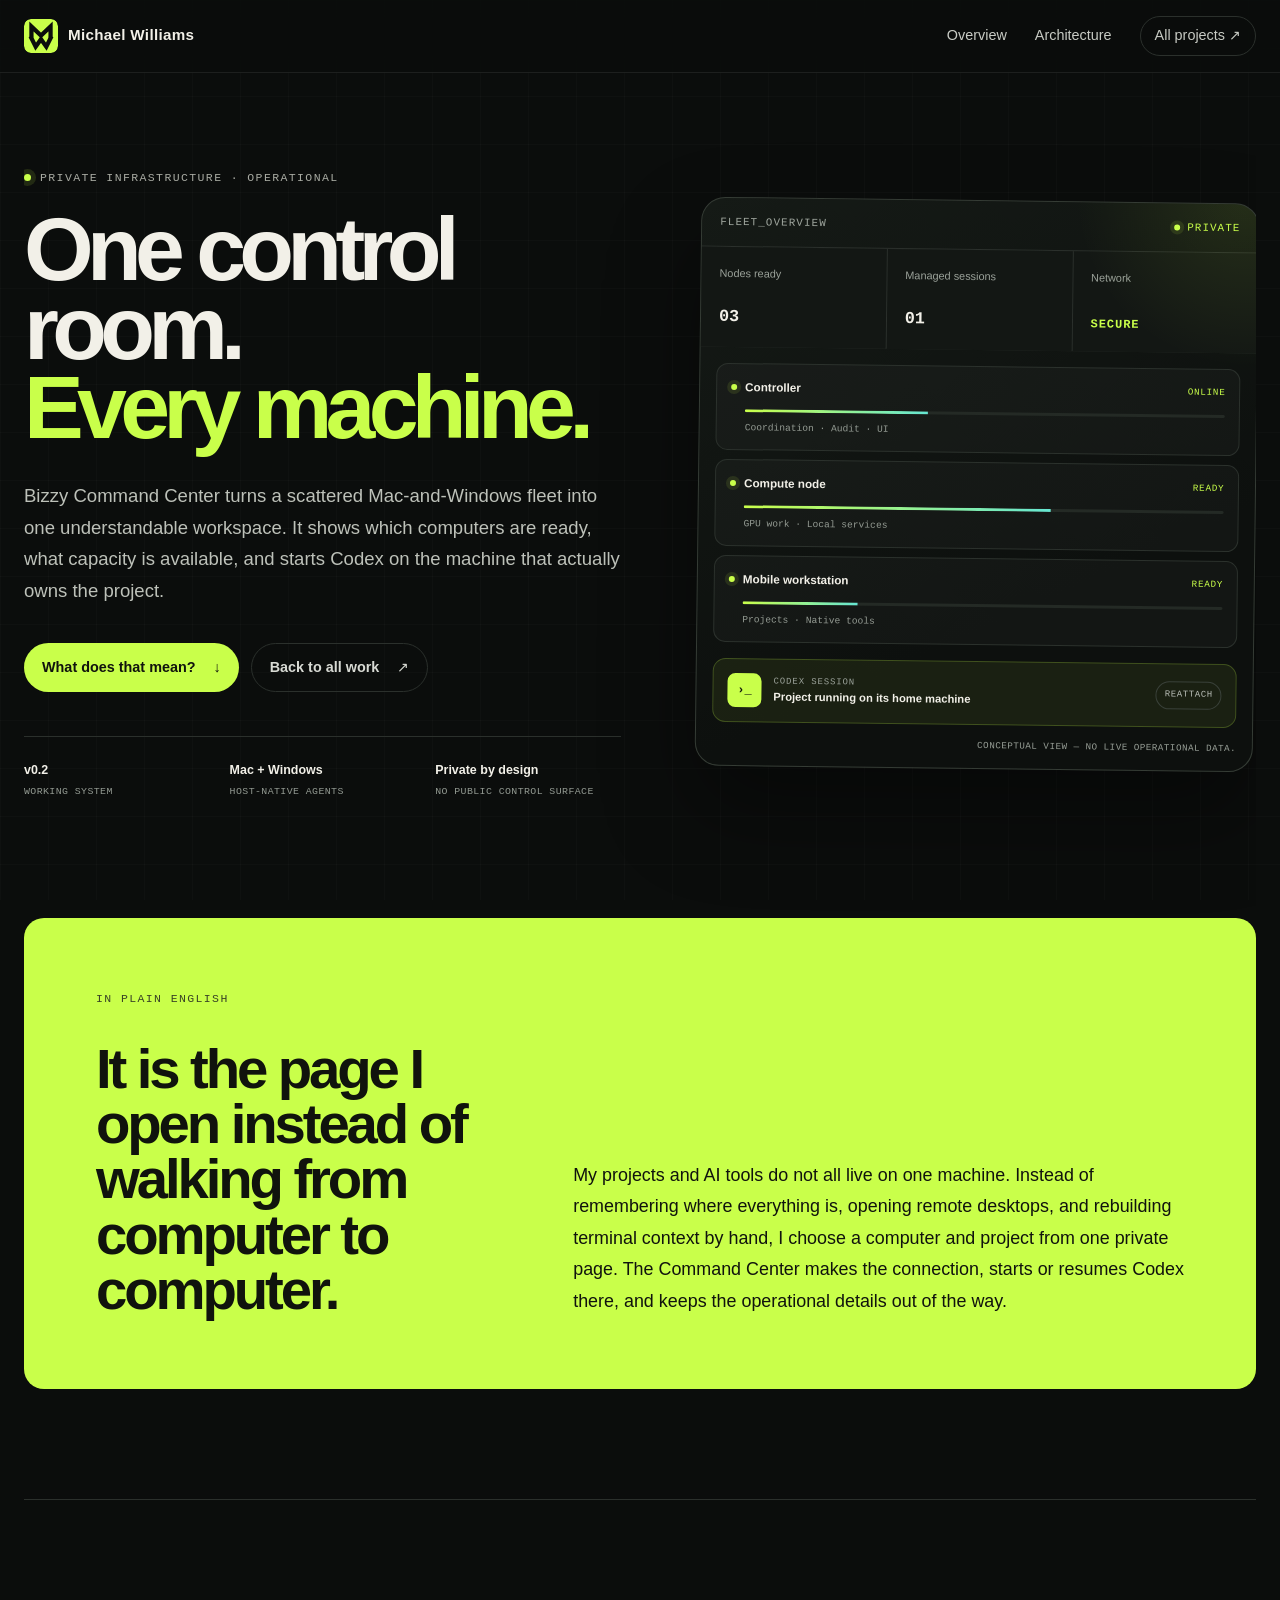
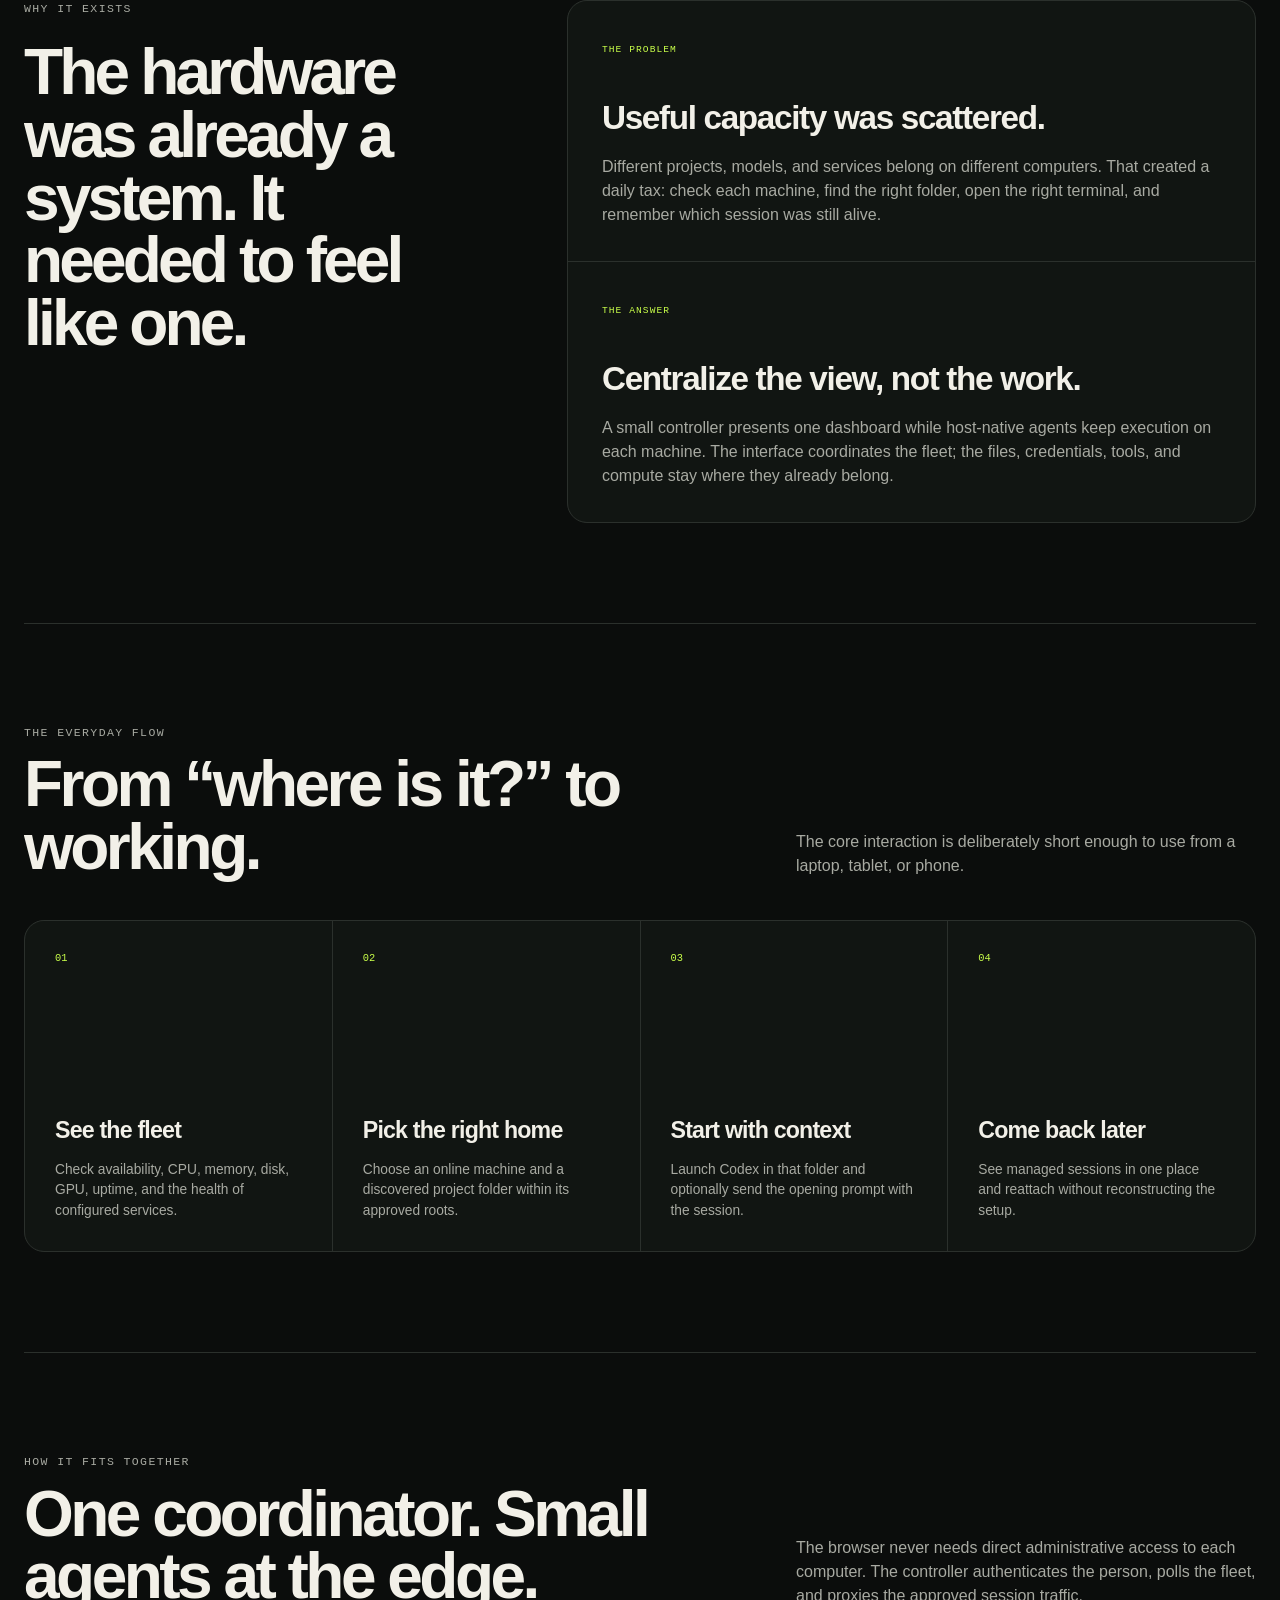
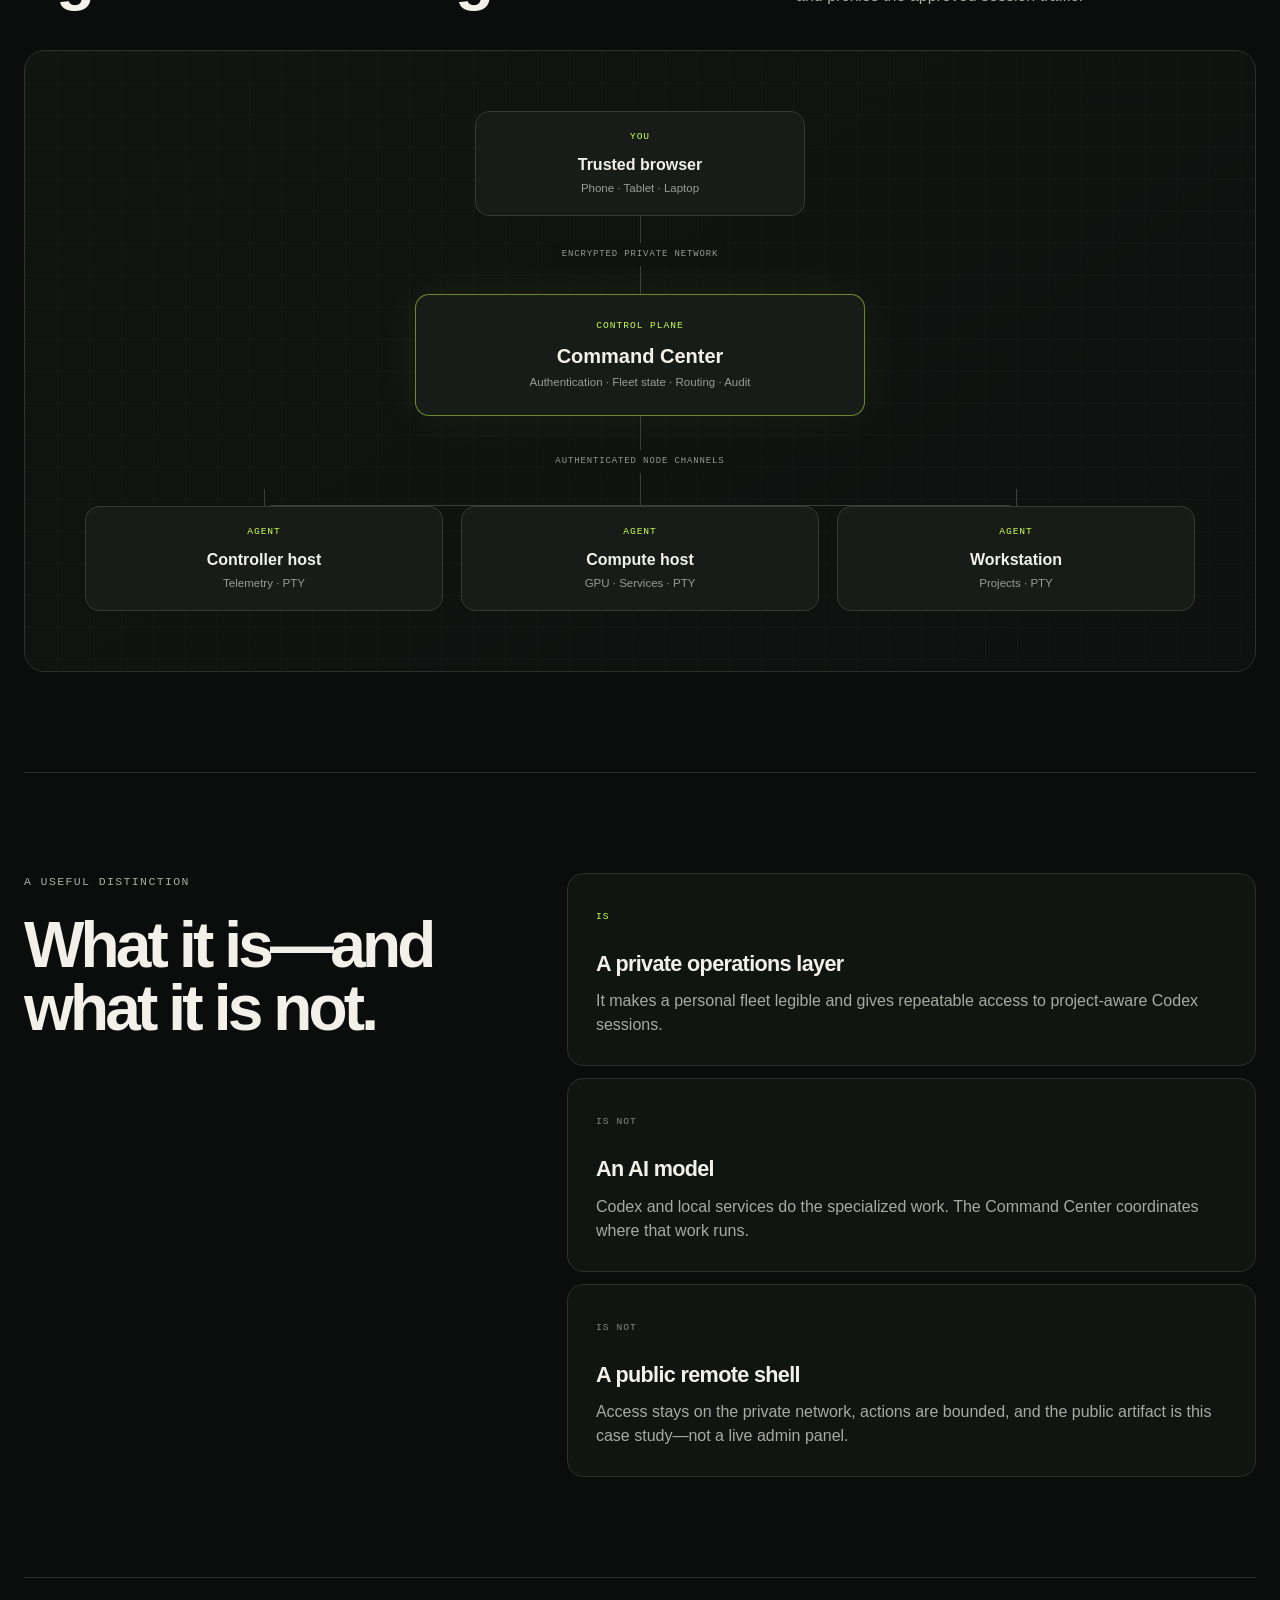
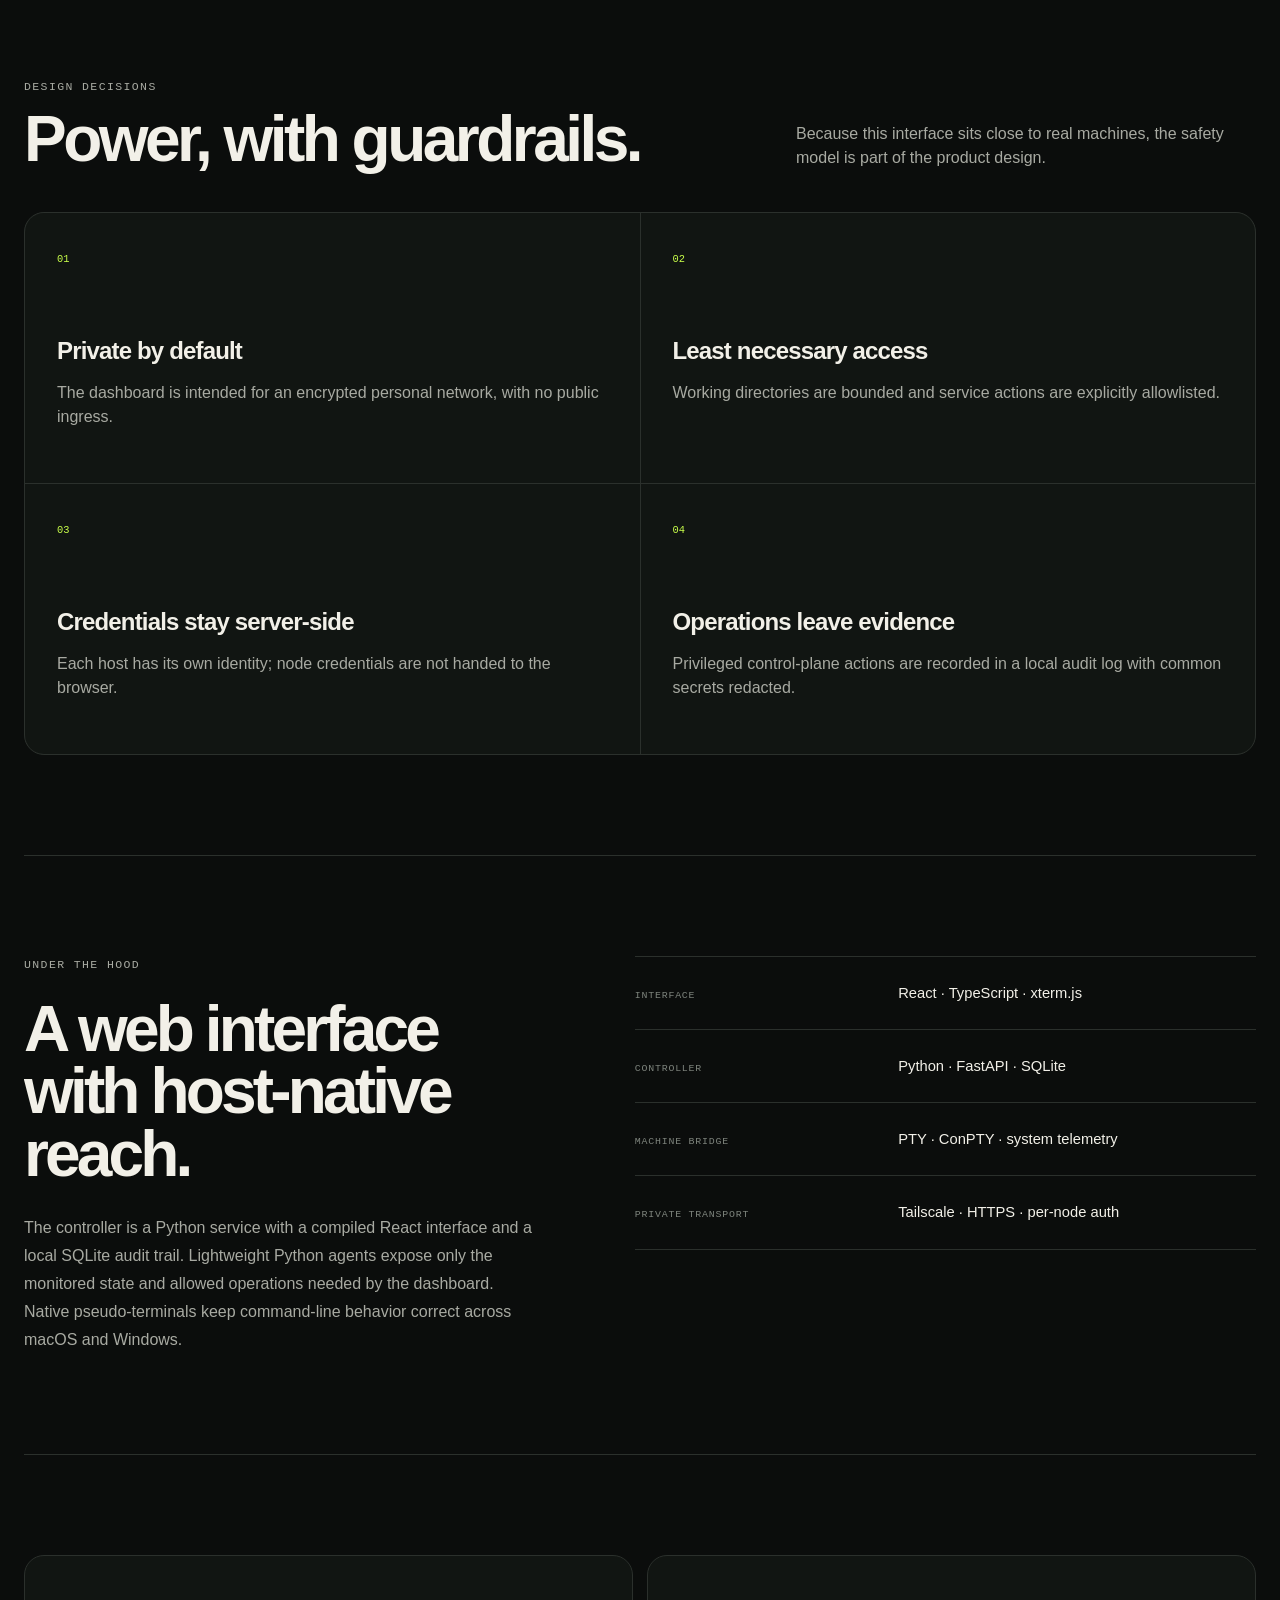
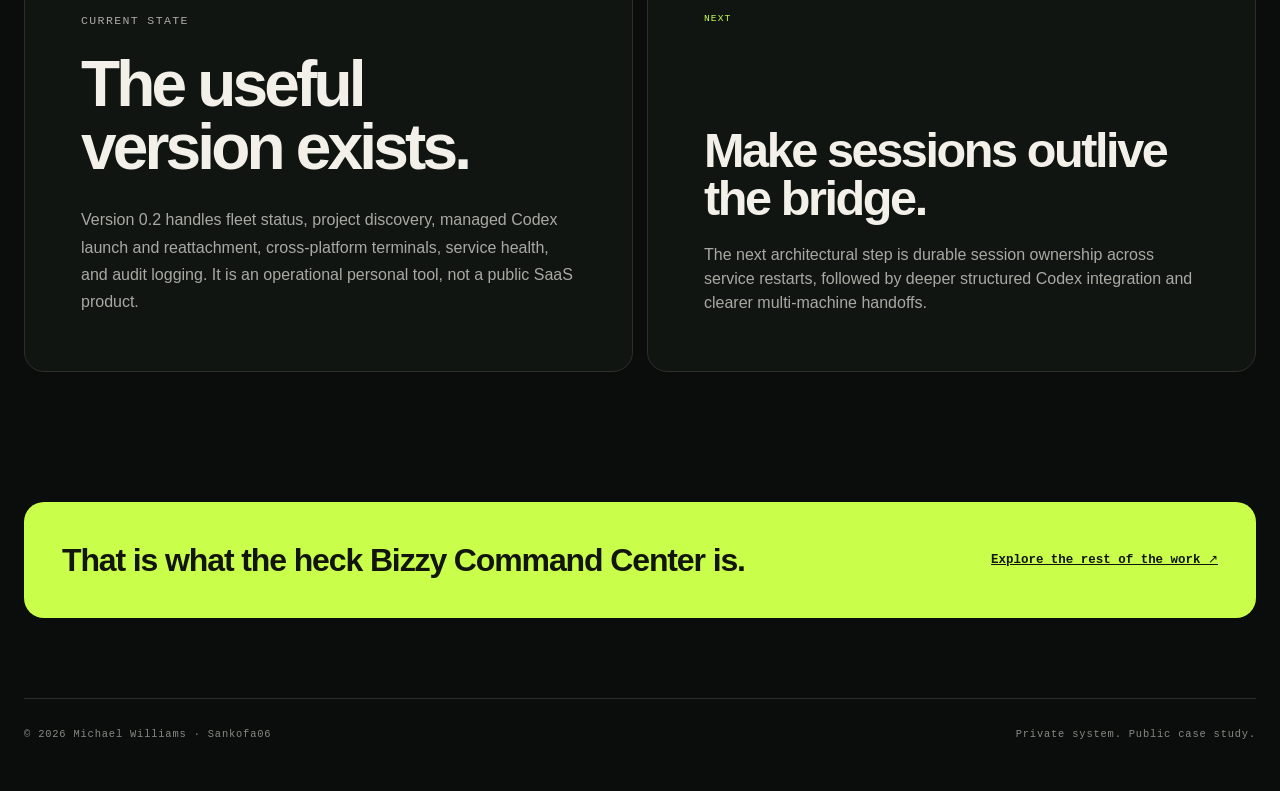
==== bizzy-command-center/index.html @ ec6c856e "Add Bizzy Command Center case study" ====
<!doctype html>
<html lang="en">
  <head>
    <meta charset="utf-8">
    <meta name="viewport" content="width=device-width, initial-scale=1">
    <meta name="description" content="Bizzy Command Center is Michael Williams’s private control room for monitoring a personal computing fleet and starting Codex where each project lives.">
    <meta name="author" content="Michael Williams">
    <meta name="theme-color" content="#0b0d0c">
    <meta property="og:title" content="Bizzy Command Center — one control room for every machine">
    <meta property="og:description" content="A private, cross-platform control plane for fleet health, project-aware Codex sessions, and local-first work.">
    <meta property="og:type" content="website">
    <meta property="og:url" content="https://sankofa06.github.io/bizzy-command-center/">
    <meta property="og:site_name" content="Michael Williams Portfolio">
    <meta property="og:image" content="https://sankofa06.github.io/assets/michael-williams-social-preview.png">
    <meta name="twitter:card" content="summary_large_image">
    <meta name="twitter:title" content="Bizzy Command Center — one control room for every machine">
    <meta name="twitter:description" content="A private, cross-platform control plane for fleet health, project-aware Codex sessions, and local-first work.">
    <meta name="twitter:image" content="https://sankofa06.github.io/assets/michael-williams-social-preview.png">
    <title>Bizzy Command Center — Michael Williams</title>
    <link rel="icon" href="../assets/mw-mark.svg" type="image/svg+xml">
    <link rel="stylesheet" href="../styles.css">
    <link rel="stylesheet" href="case-study.css">
    <script src="../app.js" defer></script>
  </head>
  <body class="case-study-page">
    <a class="skip-link" href="#story">Skip to project story</a>

    <header class="site-header" data-header>
      <a class="brand" href="../" aria-label="Michael Williams portfolio home">
        <img class="brand-mark" src="../assets/mw-mark.svg" width="34" height="34" alt="">
        <span>Michael Williams</span>
      </a>
      <nav aria-label="Project navigation">
        <a href="#story">Overview</a>
        <a href="#architecture">Architecture</a>
        <a class="nav-cta" href="../#work">All projects <span aria-hidden="true">↗</span></a>
      </nav>
    </header>

    <main id="top" class="case-main">
      <section class="case-hero" aria-labelledby="case-title">
        <div class="case-hero-copy">
          <p class="eyebrow"><span class="status-dot" aria-hidden="true"></span> Private infrastructure · Operational</p>
          <h1 id="case-title">One control room.<br><span>Every machine.</span></h1>
          <p class="case-lede">Bizzy Command Center turns a scattered Mac-and-Windows fleet into one understandable workspace. It shows which computers are ready, what capacity is available, and starts Codex on the machine that actually owns the project.</p>
          <div class="hero-actions">
            <a class="button primary" href="#story">What does that mean? <span aria-hidden="true">↓</span></a>
            <a class="button secondary" href="../#work">Back to all work <span aria-hidden="true">↗</span></a>
          </div>
          <ul class="case-facts" aria-label="Project facts">
            <li><strong>v0.2</strong><span>working system</span></li>
            <li><strong>Mac + Windows</strong><span>host-native agents</span></li>
            <li><strong>Private by design</strong><span>no public control surface</span></li>
          </ul>
        </div>

        <div class="fleet-board" role="img" aria-label="Conceptual private dashboard showing three ready computers and one managed Codex session; operational details are intentionally omitted">
          <div class="fleet-board-bar">
            <span>FLEET_OVERVIEW</span>
            <span class="board-private"><i aria-hidden="true"></i> PRIVATE</span>
          </div>
          <div class="board-summary">
            <div><span>Nodes ready</span><strong>03</strong></div>
            <div><span>Managed sessions</span><strong>01</strong></div>
            <div><span>Network</span><strong>SECURE</strong></div>
          </div>
          <div class="board-machines" aria-hidden="true">
            <article>
              <div class="machine-heading"><span class="machine-dot"></span><strong>Controller</strong><small>ONLINE</small></div>
              <div class="meter"><i style="width: 38%"></i></div>
              <p>Coordination · Audit · UI</p>
            </article>
            <article>
              <div class="machine-heading"><span class="machine-dot"></span><strong>Compute node</strong><small>READY</small></div>
              <div class="meter"><i style="width: 64%"></i></div>
              <p>GPU work · Local services</p>
            </article>
            <article>
              <div class="machine-heading"><span class="machine-dot"></span><strong>Mobile workstation</strong><small>READY</small></div>
              <div class="meter"><i style="width: 24%"></i></div>
              <p>Projects · Native tools</p>
            </article>
          </div>
          <div class="board-session">
            <span class="session-icon" aria-hidden="true">›_</span>
            <div><small>CODEX SESSION</small><strong>Project running on its home machine</strong></div>
            <span class="reattach">REATTACH</span>
          </div>
          <p class="concept-note">Conceptual view — no live operational data.</p>
        </div>
      </section>

      <section class="plain-english" id="story" aria-labelledby="plain-title">
        <p class="eyebrow">In plain English</p>
        <h2 id="plain-title">It is the page I open instead of walking from computer to computer.</h2>
        <p>My projects and AI tools do not all live on one machine. Instead of remembering where everything is, opening remote desktops, and rebuilding terminal context by hand, I choose a computer and project from one private page. The Command Center makes the connection, starts or resumes Codex there, and keeps the operational details out of the way.</p>
      </section>

      <section class="story-split" aria-labelledby="why-title">
        <div class="story-heading">
          <p class="eyebrow">Why it exists</p>
          <h2 id="why-title">The hardware was already a system. It needed to feel like one.</h2>
        </div>
        <div class="problem-answer">
          <article>
            <span>THE PROBLEM</span>
            <h3>Useful capacity was scattered.</h3>
            <p>Different projects, models, and services belong on different computers. That created a daily tax: check each machine, find the right folder, open the right terminal, and remember which session was still alive.</p>
          </article>
          <article>
            <span>THE ANSWER</span>
            <h3>Centralize the view, not the work.</h3>
            <p>A small controller presents one dashboard while host-native agents keep execution on each machine. The interface coordinates the fleet; the files, credentials, tools, and compute stay where they already belong.</p>
          </article>
        </div>
      </section>

      <section class="workflow-section" aria-labelledby="workflow-title">
        <div class="section-heading">
          <div><p class="eyebrow">The everyday flow</p><h2 id="workflow-title">From “where is it?” to working.</h2></div>
          <p>The core interaction is deliberately short enough to use from a laptop, tablet, or phone.</p>
        </div>
        <ol class="workflow-list">
          <li><span>01</span><div><h3>See the fleet</h3><p>Check availability, CPU, memory, disk, GPU, uptime, and the health of configured services.</p></div></li>
          <li><span>02</span><div><h3>Pick the right home</h3><p>Choose an online machine and a discovered project folder within its approved roots.</p></div></li>
          <li><span>03</span><div><h3>Start with context</h3><p>Launch Codex in that folder and optionally send the opening prompt with the session.</p></div></li>
          <li><span>04</span><div><h3>Come back later</h3><p>See managed sessions in one place and reattach without reconstructing the setup.</p></div></li>
        </ol>
      </section>

      <section class="architecture-section" id="architecture" aria-labelledby="architecture-title">
        <div class="section-heading">
          <div><p class="eyebrow">How it fits together</p><h2 id="architecture-title">One coordinator. Small agents at the edge.</h2></div>
          <p>The browser never needs direct administrative access to each computer. The controller authenticates the person, polls the fleet, and proxies the approved session traffic.</p>
        </div>

        <div class="architecture-map" role="img" aria-label="A trusted browser connects through a private network to a controller, which coordinates three host-native machine agents">
          <div class="architecture-node browser-node">
            <span>YOU</span>
            <strong>Trusted browser</strong>
            <small>Phone · Tablet · Laptop</small>
          </div>
          <div class="architecture-link link-down"><span>ENCRYPTED PRIVATE NETWORK</span></div>
          <div class="architecture-node controller-node">
            <span>CONTROL PLANE</span>
            <strong>Command Center</strong>
            <small>Authentication · Fleet state · Routing · Audit</small>
          </div>
          <div class="architecture-link link-fan"><span>AUTHENTICATED NODE CHANNELS</span></div>
          <div class="agent-row">
            <div class="architecture-node agent-node"><span>AGENT</span><strong>Controller host</strong><small>Telemetry · PTY</small></div>
            <div class="architecture-node agent-node"><span>AGENT</span><strong>Compute host</strong><small>GPU · Services · PTY</small></div>
            <div class="architecture-node agent-node"><span>AGENT</span><strong>Workstation</strong><small>Projects · PTY</small></div>
          </div>
        </div>
      </section>

      <section class="not-section" aria-labelledby="not-title">
        <div class="story-heading">
          <p class="eyebrow">A useful distinction</p>
          <h2 id="not-title">What it is—and what it is not.</h2>
        </div>
        <div class="distinction-grid">
          <article><span>IS</span><h3>A private operations layer</h3><p>It makes a personal fleet legible and gives repeatable access to project-aware Codex sessions.</p></article>
          <article><span>IS NOT</span><h3>An AI model</h3><p>Codex and local services do the specialized work. The Command Center coordinates where that work runs.</p></article>
          <article><span>IS NOT</span><h3>A public remote shell</h3><p>Access stays on the private network, actions are bounded, and the public artifact is this case study—not a live admin panel.</p></article>
        </div>
      </section>

      <section class="decisions-section" aria-labelledby="decisions-title">
        <div class="section-heading">
          <div><p class="eyebrow">Design decisions</p><h2 id="decisions-title">Power, with guardrails.</h2></div>
          <p>Because this interface sits close to real machines, the safety model is part of the product design.</p>
        </div>
        <div class="decision-grid">
          <article><span>01</span><h3>Private by default</h3><p>The dashboard is intended for an encrypted personal network, with no public ingress.</p></article>
          <article><span>02</span><h3>Least necessary access</h3><p>Working directories are bounded and service actions are explicitly allowlisted.</p></article>
          <article><span>03</span><h3>Credentials stay server-side</h3><p>Each host has its own identity; node credentials are not handed to the browser.</p></article>
          <article><span>04</span><h3>Operations leave evidence</h3><p>Privileged control-plane actions are recorded in a local audit log with common secrets redacted.</p></article>
        </div>
      </section>

      <section class="build-section" aria-labelledby="build-title">
        <div class="build-copy">
          <p class="eyebrow">Under the hood</p>
          <h2 id="build-title">A web interface with host-native reach.</h2>
          <p>The controller is a Python service with a compiled React interface and a local SQLite audit trail. Lightweight Python agents expose only the monitored state and allowed operations needed by the dashboard. Native pseudo-terminals keep command-line behavior correct across macOS and Windows.</p>
        </div>
        <dl class="stack-list">
          <div><dt>Interface</dt><dd>React · TypeScript · xterm.js</dd></div>
          <div><dt>Controller</dt><dd>Python · FastAPI · SQLite</dd></div>
          <div><dt>Machine bridge</dt><dd>PTY · ConPTY · system telemetry</dd></div>
          <div><dt>Private transport</dt><dd>Tailscale · HTTPS · per-node auth</dd></div>
        </dl>
      </section>

      <section class="status-section" aria-labelledby="status-title">
        <div>
          <p class="eyebrow">Current state</p>
          <h2 id="status-title">The useful version exists.</h2>
          <p>Version 0.2 handles fleet status, project discovery, managed Codex launch and reattachment, cross-platform terminals, service health, and audit logging. It is an operational personal tool, not a public SaaS product.</p>
        </div>
        <div class="next-panel">
          <span>NEXT</span>
          <h3>Make sessions outlive the bridge.</h3>
          <p>The next architectural step is durable session ownership across service restarts, followed by deeper structured Codex integration and clearer multi-machine handoffs.</p>
        </div>
      </section>

      <section class="contact-strip case-contact" aria-label="Project navigation">
        <p>That is what the heck Bizzy Command Center is.</p>
        <a href="../#work">Explore the rest of the work <span aria-hidden="true">↗</span></a>
      </section>
    </main>

    <footer>
      <span>© <span data-year>2026</span> Michael Williams · Sankofa06</span>
      <span>Private system. Public case study.</span>
    </footer>
  </body>
</html>
---- styles.css ----
:root {
  color-scheme: dark;
  --ink: #f2f0e8;
  --muted: #a8aaa2;
  --dark: #0b0d0c;
  --panel: #121513;
  --panel-2: #181c19;
  --line: #2b302c;
  --acid: #c9ff4a;
  --cyan: #66e6d2;
  --orange: #ff9c55;
  --max: 1240px;
  --radius: 20px;
  font-family: Inter, ui-sans-serif, -apple-system, BlinkMacSystemFont, "Segoe UI", sans-serif;
  font-synthesis: none;
}

* { box-sizing: border-box; }
html { scroll-behavior: smooth; }
body { margin: 0; background: var(--dark); color: var(--ink); line-height: 1.5; }
body::before {
  background-image: linear-gradient(rgba(255,255,255,.018) 1px, transparent 1px), linear-gradient(90deg, rgba(255,255,255,.018) 1px, transparent 1px);
  background-size: 48px 48px; content: ""; inset: 0; pointer-events: none; position: fixed; z-index: -1;
}
a { color: inherit; }
button, a { -webkit-tap-highlight-color: transparent; }
img { display: block; max-width: 100%; }

.skip-link { background: var(--acid); color: #10130d; left: 16px; padding: 10px 16px; position: fixed; top: -60px; z-index: 20; }
.skip-link:focus { top: 16px; }

.site-header { align-items: center; backdrop-filter: blur(18px); background: rgba(11,13,12,.78); border-bottom: 1px solid rgba(255,255,255,.08); display: flex; justify-content: space-between; left: 0; padding: 16px max(24px, calc((100vw - var(--max)) / 2)); position: sticky; top: 0; transition: background .25s ease; z-index: 10; }
.brand { align-items: center; display: flex; font-size: .95rem; font-weight: 720; gap: 10px; letter-spacing: .02em; text-decoration: none; }
.brand-mark { border-radius: 7px; flex: 0 0 auto; height: 34px; width: 34px; }
nav { align-items: center; display: flex; gap: 28px; }
nav a { color: #c8cbc4; font-size: .9rem; text-decoration: none; }
nav a:hover { color: white; }
.nav-cta { border: 1px solid var(--line); border-radius: 999px; padding: 8px 14px; }

main, footer { margin: 0 auto; max-width: var(--max); width: calc(100% - 48px); }
.hero { align-items: stretch; display: grid; gap: 44px; grid-template-columns: 1.08fr .92fr; min-height: 750px; padding: 110px 0 84px; }
.hero-copy { align-self: center; }
.eyebrow { align-items: center; color: var(--muted); display: flex; font-family: ui-monospace, SFMono-Regular, Menlo, monospace; font-size: .72rem; gap: 9px; letter-spacing: .12em; margin: 0 0 24px; text-transform: uppercase; }
.status-dot { background: var(--acid); border-radius: 50%; box-shadow: 0 0 0 5px rgba(201,255,74,.12); height: 7px; width: 7px; }
h1 { font-size: clamp(3.7rem, 7.4vw, 7rem); letter-spacing: -.075em; line-height: .88; margin: 0; max-width: 760px; }
h1 span { color: var(--acid); }
.hero-lede { color: #b8bbb4; font-size: clamp(1.05rem, 1.4vw, 1.25rem); line-height: 1.65; margin: 36px 0 0; max-width: 630px; }
.hero-actions { display: flex; flex-wrap: wrap; gap: 12px; margin-top: 36px; }
.button { align-items: center; border-radius: 999px; display: inline-flex; font-size: .9rem; font-weight: 680; gap: 18px; padding: 13px 18px; text-decoration: none; }
.button.primary { background: var(--acid); color: #10130d; }
.button.secondary { border: 1px solid var(--line); color: #d8dad4; }
.button:hover { transform: translateY(-2px); }

.hero-console { align-self: center; background: linear-gradient(145deg, #161a17, #0f1210); border: 1px solid #30362f; border-radius: 24px; box-shadow: 0 35px 80px rgba(0,0,0,.35); overflow: hidden; position: relative; transform: rotate(1deg); }
.hero-console::after { background: radial-gradient(circle, rgba(201,255,74,.12), transparent 68%); content: ""; height: 340px; pointer-events: none; position: absolute; right: -100px; top: -120px; width: 340px; }
.console-bar, .console-footer { color: #848a82; display: flex; font-family: ui-monospace, SFMono-Regular, Menlo, monospace; font-size: .66rem; justify-content: space-between; letter-spacing: .1em; padding: 16px 20px; }
.console-bar { border-bottom: 1px solid var(--line); }
.console-footer { border-top: 1px solid var(--line); }
.console-live { color: var(--acid); }
.console-grid { padding: 8px 22px; }
.console-grid article { border-bottom: 1px solid var(--line); display: grid; gap: 10px; grid-template-columns: 40px 1fr; padding: 26px 0; }
.console-grid article:last-child { border: 0; }
.console-grid h2 { font-size: 1.2rem; grid-column: 2; margin: 0; }
.console-grid p { color: var(--muted); font-size: .88rem; grid-column: 2; margin: 0; }
.console-index { color: var(--acid); font-family: ui-monospace, SFMono-Regular, Menlo, monospace; font-size: .75rem; grid-row: 1 / 3; }

.work-section, .principles, .lineage { border-top: 1px solid var(--line); padding: 92px 0; }
.section-heading { align-items: end; display: flex; gap: 48px; justify-content: space-between; margin-bottom: 42px; }
.section-heading .eyebrow { margin-bottom: 12px; }
.section-heading h2, .repository-map h2 { font-size: clamp(2.4rem, 5vw, 4.7rem); letter-spacing: -.055em; line-height: .98; margin: 0; }
.section-heading > p { color: var(--muted); margin: 0; max-width: 460px; }
.filters { display: flex; flex-wrap: wrap; gap: 8px; margin-bottom: 28px; }
.atlas-summary { background: var(--line); border: 1px solid var(--line); border-radius: var(--radius); display: grid; gap: 1px; grid-template-columns: repeat(3, 1fr); margin-bottom: 28px; overflow: hidden; }
.atlas-summary div { background: var(--panel); display: flex; flex-direction: column; min-height: 120px; padding: 24px; }
.atlas-summary strong { color: var(--acid); font-family: ui-monospace, SFMono-Regular, Menlo, monospace; font-size: clamp(1.25rem, 2.3vw, 2rem); }
.atlas-summary span { color: var(--muted); font-size: .78rem; margin-top: auto; }
.filter { background: transparent; border: 1px solid var(--line); border-radius: 999px; color: #b9bcb6; cursor: pointer; font: inherit; font-size: .8rem; padding: 8px 14px; }
.filter:hover, .filter.is-active { background: var(--ink); border-color: var(--ink); color: var(--dark); }

.project-grid { display: grid; gap: 14px; grid-template-columns: repeat(2, minmax(0, 1fr)); }
.project-card { background: var(--panel); border: 1px solid var(--line); border-radius: var(--radius); min-height: 390px; overflow: hidden; padding: 30px; position: relative; transition: border-color .2s ease, transform .2s ease; }
.project-card:hover { border-color: #495048; transform: translateY(-3px); }
.project-card[hidden] { display: none; }
.project-card--wide { display: grid; grid-column: 1 / -1; grid-template-columns: 1.15fr .85fr; min-height: 520px; padding: 0; }
.project-card--reverse .project-visual { order: 2; }
.project-body { align-self: center; padding: clamp(30px, 5vw, 70px); }
.project-visual { min-height: 440px; overflow: hidden; position: relative; }
.project-visual img { height: 100%; object-fit: cover; width: 100%; }
.visual-lm { align-items: center; background: radial-gradient(circle at 50% 35%, #236e66, #101a18 62%); display: flex; justify-content: center; }
.visual-lm img { filter: drop-shadow(0 34px 35px rgba(0,0,0,.38)); height: min(64%, 330px); object-fit: contain; width: auto; }
.visual-copy { bottom: 28px; display: flex; gap: 8px; left: 28px; position: absolute; }
.visual-copy span { background: rgba(4,10,9,.64); border: 1px solid rgba(255,255,255,.15); border-radius: 999px; color: #b7f9ef; font-family: ui-monospace, SFMono-Regular, Menlo, monospace; font-size: .58rem; letter-spacing: .12em; padding: 6px 9px; }
.visual-aero { background: #0b1110; }
.visual-aero img { object-fit: contain; object-position: center; }
.project-meta { align-items: center; display: flex; justify-content: space-between; margin-bottom: 28px; }
.project-number { color: #696f68; font-family: ui-monospace, SFMono-Regular, Menlo, monospace; font-size: .72rem; }
.project-state { border-radius: 999px; font-family: ui-monospace, SFMono-Regular, Menlo, monospace; font-size: .58rem; letter-spacing: .09em; padding: 6px 9px; text-transform: uppercase; }
.project-state.active { background: rgba(201,255,74,.12); color: var(--acid); }
.project-state.building { background: rgba(102,230,210,.12); color: var(--cyan); }
.project-state.evolving { background: rgba(255,156,85,.12); color: var(--orange); }
.project-state.prototype, .project-state.archive { background: #252a26; color: #a9ada7; }
.project-card h3 { font-size: clamp(1.7rem, 3vw, 2.8rem); letter-spacing: -.04em; line-height: 1; margin: 0 0 18px; }
.project-card--command h3 { font-size: clamp(1.7rem, 2.6vw, 2.45rem); }
.project-card p { color: var(--muted); margin: 0; }
.project-card .next-step { border-left: 2px solid var(--line); color: #c7cac3; font-size: .82rem; line-height: 1.55; margin-top: 18px; padding-left: 13px; }
.next-step strong { color: var(--acid); font-weight: 700; }
.tags { display: flex; flex-wrap: wrap; gap: 7px; list-style: none; margin: 28px 0; padding: 0; }
.tags li { border: 1px solid var(--line); border-radius: 999px; color: #bdc0ba; font-size: .68rem; padding: 6px 9px; }
.text-link { color: var(--ink); display: inline-flex; font-size: .83rem; font-weight: 680; gap: 8px; text-underline-offset: 5px; }
.project-actions { align-items: center; display: flex; flex-wrap: wrap; gap: 10px 18px; margin-top: 28px; }
.app-store-link { display: inline-flex; flex-basis: 100%; width: max-content; }
.app-store-link img { height: auto; width: 135px; }
.project-actions .text-link { margin: 0; }
.support-project-link { color: var(--cyan); display: inline-flex; font-family: ui-monospace, SFMono-Regular, Menlo, monospace; font-size: .62rem; gap: 6px; letter-spacing: .04em; text-decoration: none; }
.support-project-link:hover { color: var(--ink); }
.source-project-link { color: #8f958e; font-family: ui-monospace, SFMono-Regular, Menlo, monospace; font-size: .62rem; letter-spacing: .04em; text-decoration: none; }
.source-project-link:hover { color: var(--acid); }
.project-icon { align-items: center; border-radius: 16px; display: flex; height: 82px; justify-content: center; margin-bottom: 50px; overflow: hidden; width: 82px; }
.project-icon img { height: 100%; object-fit: cover; width: 100%; }
.icon-orange { box-shadow: 0 18px 45px rgba(255,113,25,.12); }
.icon-blue { box-shadow: 0 18px 45px rgba(54,143,255,.14); }
.icon-teal { box-shadow: 0 18px 45px rgba(102,230,210,.14); }
.icon-copper { box-shadow: 0 18px 45px rgba(255,156,85,.14); }
.project-glyph { align-items: center; border-radius: 16px; display: flex; font-size: 1.25rem; font-weight: 760; height: 82px; justify-content: center; margin-bottom: 50px; width: 82px; }
.glyph-mira { background: #d7c7ff; color: #1d1530; }
.glyph-data { background: #99ffcf; color: #0c2519; font-family: ui-monospace, SFMono-Regular, Menlo, monospace; font-size: .9rem; }
.glyph-song { background: #ffcfde; color: #391522; font-size: 2rem; }
.glyph-fabricon { background: #cad5df; color: #17212b; font-family: ui-monospace, SFMono-Regular, Menlo, monospace; font-size: .9rem; }
.glyph-harness { background: #b8e8ff; color: #0a1b25; font-family: ui-monospace, SFMono-Regular, Menlo, monospace; font-size: .8rem; }
.glyph-command { background: var(--acid); box-shadow: 0 18px 45px rgba(201,255,74,.12); color: #10130d; font-family: ui-monospace, SFMono-Regular, Menlo, monospace; font-size: .78rem; }
.project-card--compact { align-items: start; display: grid; gap: 35px; grid-template-columns: .8fr 1.2fr; min-height: 220px; }
.project-card--compact .project-meta { gap: 14px; justify-content: start; margin-bottom: 22px; }
.project-card--compact h3 { font-size: 1.5rem; }
.filter-empty { color: var(--muted); text-align: center; }

.lineage-grid { background: var(--line); border: 1px solid var(--line); border-radius: var(--radius); display: grid; gap: 1px; grid-template-columns: repeat(2, minmax(0, 1fr)); overflow: hidden; }
.lineage-grid article { background: var(--panel); min-height: 260px; padding: 32px; }
.lineage-grid span { color: var(--acid); font-family: ui-monospace, SFMono-Regular, Menlo, monospace; font-size: .65rem; letter-spacing: .1em; text-transform: uppercase; }
.lineage-grid h3 { font-size: clamp(1.4rem, 2.4vw, 2rem); letter-spacing: -.035em; margin: 48px 0 14px; }
.lineage-grid p { color: var(--muted); font-size: .9rem; margin: 0; }
.lineage-grid strong { color: var(--ink); }

.principle-grid { display: grid; gap: 1px; grid-template-columns: repeat(3, 1fr); background: var(--line); border: 1px solid var(--line); border-radius: var(--radius); overflow: hidden; }
.principle-grid article { background: var(--panel); min-height: 290px; padding: 34px; }
.principle-grid span { color: var(--acid); font-family: ui-monospace, SFMono-Regular, Menlo, monospace; font-size: .7rem; }
.principle-grid h3 { font-size: 1.5rem; margin: 70px 0 12px; }
.principle-grid p { color: var(--muted); margin: 0; }

.repository-map { align-items: start; border-top: 1px solid var(--line); display: grid; gap: 70px; grid-template-columns: .8fr 1.2fr; padding: 92px 0; }
.repository-map > div > p:not(.eyebrow) { color: var(--muted); max-width: 520px; }
.repo-cloud { align-content: start; display: flex; flex-wrap: wrap; gap: 9px; }
.repo-cloud span { background: var(--panel); border: 1px solid var(--line); border-radius: 999px; color: #c5c8c1; font-family: ui-monospace, SFMono-Regular, Menlo, monospace; font-size: .7rem; padding: 9px 12px; }
.experiments { border-top: 1px solid var(--line); padding: 72px 0; }
.experiments .eyebrow { margin-bottom: 14px; }
.experiments h2 { font-size: clamp(2rem, 4vw, 3.8rem); letter-spacing: -.05em; margin: 0 0 18px; }
.experiments > p:last-child { color: var(--muted); max-width: 780px; }
.contact-strip { align-items: center; background: var(--acid); border-radius: var(--radius); color: #11150c; display: flex; justify-content: space-between; margin: 30px 0 80px; padding: 34px 38px; }
.contact-strip p { font-size: clamp(1.35rem, 2.5vw, 2.1rem); font-weight: 720; letter-spacing: -.035em; margin: 0; }
.contact-strip a { font-family: ui-monospace, SFMono-Regular, Menlo, monospace; font-size: .78rem; font-weight: 700; }
footer { border-top: 1px solid var(--line); color: #858a83; display: flex; flex-wrap: wrap; gap: 16px; font-family: ui-monospace, SFMono-Regular, Menlo, monospace; font-size: .65rem; justify-content: space-between; letter-spacing: .08em; padding: 28px 0 48px; }

@media (max-width: 900px) {
  .hero { grid-template-columns: 1fr; min-height: 0; padding-top: 84px; }
  .hero-console { max-width: 620px; transform: none; }
  .project-card--wide { grid-template-columns: 1fr; }
  .project-card--reverse .project-visual { order: initial; }
  .project-visual { max-height: 520px; min-height: 360px; }
  .repository-map { grid-template-columns: 1fr; }
}

@media (max-width: 680px) {
  main, footer { width: calc(100% - 28px); }
  .site-header { padding-inline: 14px; }
  nav { gap: 14px; }
  nav > a:not(.nav-cta) { display: none; }
  h1 { font-size: clamp(3.4rem, 16vw, 5.4rem); }
  .hero { gap: 50px; padding: 70px 0; }
  .section-heading { align-items: start; flex-direction: column; gap: 20px; }
  .project-grid { grid-template-columns: 1fr; }
  .atlas-summary { grid-template-columns: 1fr; }
  .project-card--wide { grid-column: auto; }
  .project-card { min-height: 0; padding: 24px; }
  .project-card--wide { padding: 0; }
  .project-body { padding: 30px 24px 34px; }
  .project-visual { min-height: 280px; }
  .visual-lm img { height: 58%; }
  .project-card--compact { gap: 20px; grid-template-columns: 1fr; }
  .principle-grid { grid-template-columns: 1fr; }
  .lineage-grid { grid-template-columns: 1fr; }
  .principle-grid article { min-height: 230px; }
  .principle-grid h3 { margin-top: 48px; }
  .contact-strip { align-items: start; flex-direction: column; gap: 25px; padding: 28px; }
  footer { gap: 18px; }
}

@media (prefers-reduced-motion: reduce) {
  html { scroll-behavior: auto; }
  *, *::before, *::after { transition: none !important; }
}

.apple-legal { color: #727770; flex-basis: 100%; font-size: .62rem; }
---- bizzy-command-center/case-study.css ----
.case-study-page {
  --case-panel: #111512;
  --case-panel-raised: #171c18;
  --case-blue: #8edcf6;
}

.case-study-page a:focus-visible {
  outline: 3px solid var(--acid);
  outline-offset: 4px;
}

.case-main {
  overflow: hidden;
}

.case-main section[id] {
  scroll-margin-top: 88px;
}

.case-hero {
  align-items: center;
  display: grid;
  gap: clamp(44px, 6vw, 86px);
  grid-template-columns: minmax(0, .93fr) minmax(470px, .87fr);
  min-height: 780px;
  padding: 96px 0 84px;
}

.case-hero h1 {
  font-size: clamp(4rem, 7vw, 7rem);
}

.case-lede {
  color: #bdc1b9;
  font-size: clamp(1.05rem, 1.45vw, 1.28rem);
  line-height: 1.7;
  margin: 34px 0 0;
  max-width: 670px;
}

.case-facts {
  border-top: 1px solid var(--line);
  display: grid;
  gap: 20px;
  grid-template-columns: repeat(3, 1fr);
  list-style: none;
  margin: 44px 0 0;
  padding: 24px 0 0;
}

.case-facts li {
  display: flex;
  flex-direction: column;
  gap: 5px;
}

.case-facts strong {
  color: var(--ink);
  font-size: .78rem;
}

.case-facts span {
  color: #939a92;
  font-family: ui-monospace, SFMono-Regular, Menlo, monospace;
  font-size: .62rem;
  letter-spacing: .04em;
  line-height: 1.5;
  text-transform: uppercase;
}

.fleet-board {
  background: linear-gradient(155deg, #151a16, #0d100e 68%);
  border: 1px solid #353c35;
  border-radius: 24px;
  box-shadow: 0 44px 90px rgba(0, 0, 0, .38);
  min-width: 0;
  overflow: hidden;
  position: relative;
  transform: rotate(.7deg);
}

.fleet-board::after {
  background: radial-gradient(circle, rgba(201, 255, 74, .11), transparent 68%);
  content: "";
  height: 360px;
  pointer-events: none;
  position: absolute;
  right: -170px;
  top: -190px;
  width: 360px;
}

.fleet-board-bar {
  align-items: center;
  border-bottom: 1px solid var(--line);
  color: #a0a79f;
  display: flex;
  font-family: ui-monospace, SFMono-Regular, Menlo, monospace;
  font-size: .68rem;
  justify-content: space-between;
  letter-spacing: .1em;
  padding: 16px 18px;
}

.board-private {
  align-items: center;
  color: var(--acid);
  display: inline-flex;
  gap: 7px;
}

.board-private i,
.machine-dot {
  background: var(--acid);
  border-radius: 50%;
  box-shadow: 0 0 0 4px rgba(201, 255, 74, .1);
  display: inline-block;
  height: 6px;
  width: 6px;
}

.board-summary {
  background: var(--line);
  display: grid;
  gap: 1px;
  grid-template-columns: repeat(3, 1fr);
}

.board-summary div {
  background: rgba(18, 22, 19, .96);
  display: flex;
  flex-direction: column;
  min-height: 100px;
  padding: 18px;
}

.board-summary span {
  color: #9ba29a;
  font-size: .68rem;
}

.board-summary strong {
  color: var(--ink);
  font-family: ui-monospace, SFMono-Regular, Menlo, monospace;
  font-size: 1.05rem;
  margin-top: auto;
}

.board-summary div:last-child strong {
  color: var(--acid);
  font-size: .75rem;
  letter-spacing: .08em;
}

.board-machines {
  display: grid;
  gap: 9px;
  padding: 16px;
}

.board-machines article {
  background: rgba(255, 255, 255, .025);
  border: 1px solid #2b312c;
  border-radius: 12px;
  padding: 14px;
}

.machine-heading {
  align-items: center;
  display: grid;
  gap: 8px;
  grid-template-columns: auto 1fr auto;
}

.machine-heading strong {
  font-size: .73rem;
}

.machine-heading small {
  color: var(--acid);
  font-family: ui-monospace, SFMono-Regular, Menlo, monospace;
  font-size: .58rem;
  letter-spacing: .08em;
}

.meter {
  background: #242a25;
  border-radius: 999px;
  height: 3px;
  margin: 13px 0 9px 14px;
  overflow: hidden;
}

.meter i {
  background: linear-gradient(90deg, var(--acid), var(--cyan));
  display: block;
  height: 100%;
}

.board-machines p {
  color: #949b93;
  font-family: ui-monospace, SFMono-Regular, Menlo, monospace;
  font-size: .6rem;
  margin: 0 0 0 14px;
}

.board-session {
  align-items: center;
  background: rgba(201, 255, 74, .07);
  border: 1px solid rgba(201, 255, 74, .22);
  border-radius: 13px;
  display: grid;
  gap: 12px;
  grid-template-columns: auto 1fr auto;
  margin: 0 16px 16px;
  padding: 14px;
}

.session-icon {
  align-items: center;
  background: var(--acid);
  border-radius: 8px;
  color: #11150d;
  display: flex;
  font-family: ui-monospace, SFMono-Regular, Menlo, monospace;
  font-size: .75rem;
  font-weight: 800;
  height: 34px;
  justify-content: center;
  width: 34px;
}

.board-session div {
  display: flex;
  flex-direction: column;
  min-width: 0;
}

.board-session small {
  color: #9ba29a;
  font-family: ui-monospace, SFMono-Regular, Menlo, monospace;
  font-size: .56rem;
  letter-spacing: .1em;
}

.board-session strong {
  font-size: .7rem;
  overflow: hidden;
  text-overflow: ellipsis;
  white-space: nowrap;
}

.reattach {
  border: 1px solid #394039;
  border-radius: 999px;
  color: #b8bdb6;
  font-family: ui-monospace, SFMono-Regular, Menlo, monospace;
  font-size: .56rem;
  letter-spacing: .07em;
  padding: 6px 8px;
}

.concept-note {
  color: #969d95;
  font-family: ui-monospace, SFMono-Regular, Menlo, monospace;
  font-size: .58rem;
  letter-spacing: .05em;
  margin: -2px 16px 15px;
  text-align: right;
  text-transform: uppercase;
}

.plain-english {
  background: var(--acid);
  border-radius: var(--radius);
  color: #10130d;
  display: grid;
  gap: 34px 70px;
  grid-template-columns: minmax(280px, .8fr) 1.2fr;
  margin: 34px 0 110px;
  padding: clamp(36px, 6vw, 72px);
}

.plain-english .eyebrow {
  color: #394326;
  grid-column: 1 / -1;
  margin: 0;
}

.plain-english h2 {
  font-size: clamp(2.4rem, 4.4vw, 4.4rem);
  letter-spacing: -.055em;
  line-height: .98;
  margin: 0;
}

.plain-english > p:last-child {
  align-self: end;
  font-size: clamp(1rem, 1.4vw, 1.2rem);
  line-height: 1.75;
  margin: 0;
}

.story-split,
.workflow-section,
.architecture-section,
.not-section,
.decisions-section,
.build-section,
.status-section {
  border-top: 1px solid var(--line);
  padding: 100px 0;
}

.story-split,
.not-section {
  display: grid;
  gap: clamp(50px, 8vw, 110px);
  grid-template-columns: .78fr 1.22fr;
}

.story-heading h2,
.build-copy h2,
.status-section h2 {
  font-size: clamp(2.5rem, 5vw, 4.9rem);
  letter-spacing: -.06em;
  line-height: .98;
  margin: 0;
}

.problem-answer {
  background: var(--line);
  border: 1px solid var(--line);
  border-radius: var(--radius);
  display: grid;
  gap: 1px;
  grid-template-columns: 1fr;
  overflow: hidden;
}

.problem-answer article {
  background: var(--case-panel);
  padding: 34px;
}

.problem-answer span,
.distinction-grid > article > span,
.next-panel > span {
  color: var(--acid);
  font-family: ui-monospace, SFMono-Regular, Menlo, monospace;
  font-size: .6rem;
  letter-spacing: .11em;
}

.problem-answer h3 {
  font-size: clamp(1.5rem, 2.6vw, 2.25rem);
  letter-spacing: -.04em;
  margin: 34px 0 12px;
}

.problem-answer p,
.distinction-grid p,
.decision-grid p,
.build-copy > p:last-child,
.status-section > div > p:last-child,
.next-panel p {
  color: var(--muted);
  margin: 0;
}

.workflow-list {
  background: var(--line);
  border: 1px solid var(--line);
  border-radius: var(--radius);
  display: grid;
  gap: 1px;
  grid-template-columns: repeat(4, 1fr);
  list-style: none;
  margin: 0;
  overflow: hidden;
  padding: 0;
}

.workflow-list li {
  background: var(--case-panel);
  display: flex;
  flex-direction: column;
  min-height: 330px;
  padding: 30px;
}

.workflow-list > li > span,
.decision-grid > article > span {
  color: var(--acid);
  font-family: ui-monospace, SFMono-Regular, Menlo, monospace;
  font-size: .65rem;
}

.workflow-list div {
  margin-top: auto;
}

.workflow-list h3 {
  font-size: 1.45rem;
  letter-spacing: -.035em;
  margin: 0 0 12px;
}

.workflow-list p {
  color: var(--muted);
  font-size: .86rem;
  margin: 0;
}

.architecture-map {
  align-items: center;
  background: linear-gradient(145deg, #111512, #0e110f);
  border: 1px solid var(--line);
  border-radius: var(--radius);
  display: flex;
  flex-direction: column;
  overflow: hidden;
  padding: clamp(28px, 5vw, 60px);
  position: relative;
}

.architecture-map::before {
  background-image: linear-gradient(rgba(255, 255, 255, .018) 1px, transparent 1px), linear-gradient(90deg, rgba(255, 255, 255, .018) 1px, transparent 1px);
  background-size: 32px 32px;
  content: "";
  inset: 0;
  pointer-events: none;
  position: absolute;
}

.architecture-node {
  background: #171c18;
  border: 1px solid #343b34;
  border-radius: 14px;
  display: flex;
  flex-direction: column;
  max-width: 100%;
  padding: 18px 22px;
  position: relative;
  text-align: center;
  z-index: 1;
}

.architecture-node > span {
  color: var(--acid);
  font-family: ui-monospace, SFMono-Regular, Menlo, monospace;
  font-size: .6rem;
  letter-spacing: .1em;
  margin-bottom: 8px;
}

.architecture-node strong {
  font-size: 1rem;
}

.architecture-node small {
  color: #969d95;
  font-size: .72rem;
  margin-top: 3px;
}

.browser-node {
  width: min(330px, 100%);
}

.controller-node {
  border-color: rgba(201, 255, 74, .48);
  box-shadow: 0 0 50px rgba(201, 255, 74, .06);
  padding: 24px;
  width: min(450px, 100%);
}

.controller-node strong {
  font-size: 1.25rem;
}

.architecture-link {
  align-items: center;
  display: flex;
  justify-content: center;
  position: relative;
  width: 100%;
}

.architecture-link span {
  background: #0f120f;
  color: #939a92;
  font-family: ui-monospace, SFMono-Regular, Menlo, monospace;
  font-size: .56rem;
  letter-spacing: .1em;
  padding: 5px 9px;
  position: relative;
  z-index: 1;
}

.link-down {
  height: 78px;
}

.link-down::before,
.link-fan::before {
  background: #394039;
  content: "";
  height: 100%;
  left: 50%;
  position: absolute;
  top: 0;
  width: 1px;
}

.link-fan {
  height: 90px;
}

.link-fan::after {
  background: #394039;
  bottom: 0;
  content: "";
  height: 1px;
  left: 16.66%;
  position: absolute;
  width: 66.68%;
}

.agent-row {
  display: grid;
  gap: 18px;
  grid-template-columns: repeat(3, 1fr);
  position: relative;
  width: 100%;
  z-index: 1;
}

.agent-node::before {
  background: #394039;
  content: "";
  height: 18px;
  position: absolute;
  top: -18px;
  width: 1px;
}

.agent-node::before { left: 50%; }

.agent-node {
  min-width: 0;
}

.distinction-grid {
  display: grid;
  gap: 12px;
}

.distinction-grid article {
  background: var(--case-panel);
  border: 1px solid var(--line);
  border-radius: 16px;
  padding: 28px;
}

.distinction-grid article:nth-child(n+2) > span {
  color: #828880;
}

.distinction-grid h3 {
  font-size: 1.35rem;
  letter-spacing: -.03em;
  margin: 22px 0 9px;
}

.decision-grid {
  background: var(--line);
  border: 1px solid var(--line);
  border-radius: var(--radius);
  display: grid;
  gap: 1px;
  grid-template-columns: repeat(2, 1fr);
  overflow: hidden;
}

.decision-grid article {
  background: var(--case-panel);
  min-height: 270px;
  padding: 32px;
}

.decision-grid h3 {
  font-size: 1.5rem;
  letter-spacing: -.035em;
  margin: 64px 0 12px;
}

.build-section {
  display: grid;
  gap: clamp(50px, 8vw, 110px);
  grid-template-columns: .9fr 1.1fr;
}

.build-copy > p:last-child {
  line-height: 1.75;
  margin-top: 28px;
  max-width: 580px;
}

.stack-list {
  border-top: 1px solid var(--line);
  margin: 0;
}

.stack-list div {
  align-items: baseline;
  border-bottom: 1px solid var(--line);
  display: grid;
  gap: 25px;
  grid-template-columns: .8fr 1.2fr;
  padding: 25px 0;
}

.stack-list dt {
  color: #7e847d;
  font-family: ui-monospace, SFMono-Regular, Menlo, monospace;
  font-size: .62rem;
  letter-spacing: .08em;
  text-transform: uppercase;
}

.stack-list dd {
  color: var(--ink);
  font-size: .92rem;
  margin: 0;
}

.status-section {
  align-items: stretch;
  display: grid;
  gap: 14px;
  grid-template-columns: 1fr 1fr;
}

.status-section > div {
  background: var(--case-panel);
  border: 1px solid var(--line);
  border-radius: var(--radius);
  padding: clamp(32px, 5vw, 56px);
}

.status-section > div:first-child > p:last-child {
  line-height: 1.7;
  margin-top: 28px;
}

.next-panel {
  display: flex;
  flex-direction: column;
}

.next-panel h3 {
  font-size: clamp(2rem, 3.8vw, 3.6rem);
  letter-spacing: -.05em;
  line-height: 1;
  margin: auto 0 20px;
  padding-top: 80px;
}

.case-contact {
  margin-top: 30px;
}

@media (max-width: 1040px) {
  .case-hero {
    grid-template-columns: 1fr;
    padding-top: 84px;
  }

  .fleet-board {
    max-width: 700px;
    transform: none;
  }

  .workflow-list {
    grid-template-columns: repeat(2, 1fr);
  }
}

@media (max-width: 760px) {
  .case-hero {
    gap: 56px;
    min-height: 0;
    padding: 66px 0 74px;
  }

  .case-hero h1 {
    font-size: clamp(3.4rem, 15vw, 5.1rem);
  }

  .case-facts {
    grid-template-columns: 1fr;
  }

  .fleet-board {
    border-radius: 18px;
  }

  .board-summary {
    grid-template-columns: 1fr;
  }

  .board-summary div {
    min-height: 76px;
  }

  .board-session {
    grid-template-columns: auto 1fr;
  }

  .reattach {
    display: none;
  }

  .plain-english {
    gap: 26px;
    grid-template-columns: 1fr;
    margin-bottom: 80px;
    padding: 34px 26px;
  }

  .plain-english .eyebrow {
    grid-column: auto;
  }

  .story-split,
  .not-section,
  .build-section,
  .status-section {
    grid-template-columns: 1fr;
  }

  .story-split,
  .workflow-section,
  .architecture-section,
  .not-section,
  .decisions-section,
  .build-section,
  .status-section {
    padding: 78px 0;
  }

  .workflow-list,
  .decision-grid {
    grid-template-columns: 1fr;
  }

  .workflow-list li {
    min-height: 250px;
  }

  .architecture-map {
    padding: 28px 16px;
  }

  .link-fan::after,
  .agent-node::before {
    display: none;
  }

  .agent-row {
    grid-template-columns: 1fr;
  }

  .agent-node::after {
    background: #394039;
    content: "";
    height: 18px;
    left: 50%;
    position: absolute;
    top: -19px;
    width: 1px;
  }

  .agent-node + .agent-node {
    margin-top: 18px;
  }

  .link-fan {
    height: 60px;
  }

  .decision-grid article {
    min-height: 235px;
  }

  .stack-list div {
    grid-template-columns: 1fr;
    gap: 8px;
  }
}

@media (prefers-reduced-motion: reduce) {
  .fleet-board {
    transform: none;
  }
}
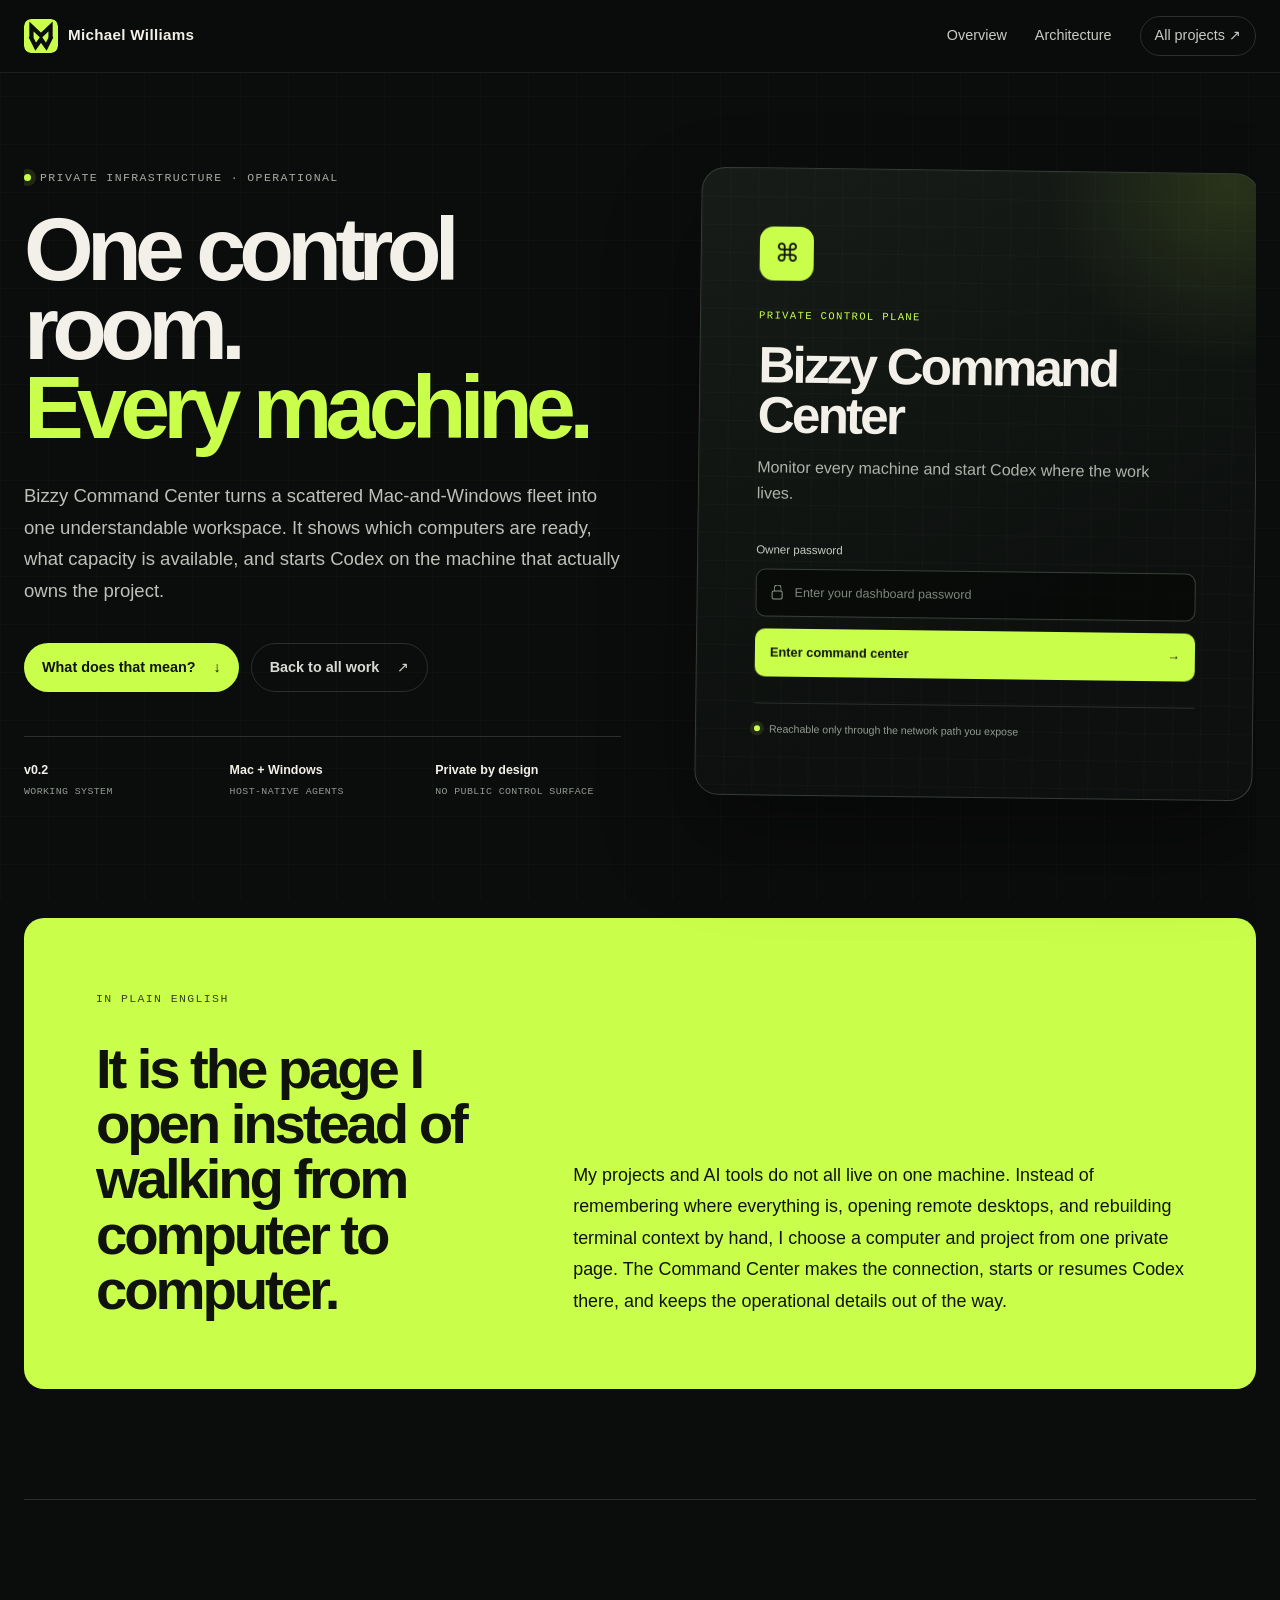
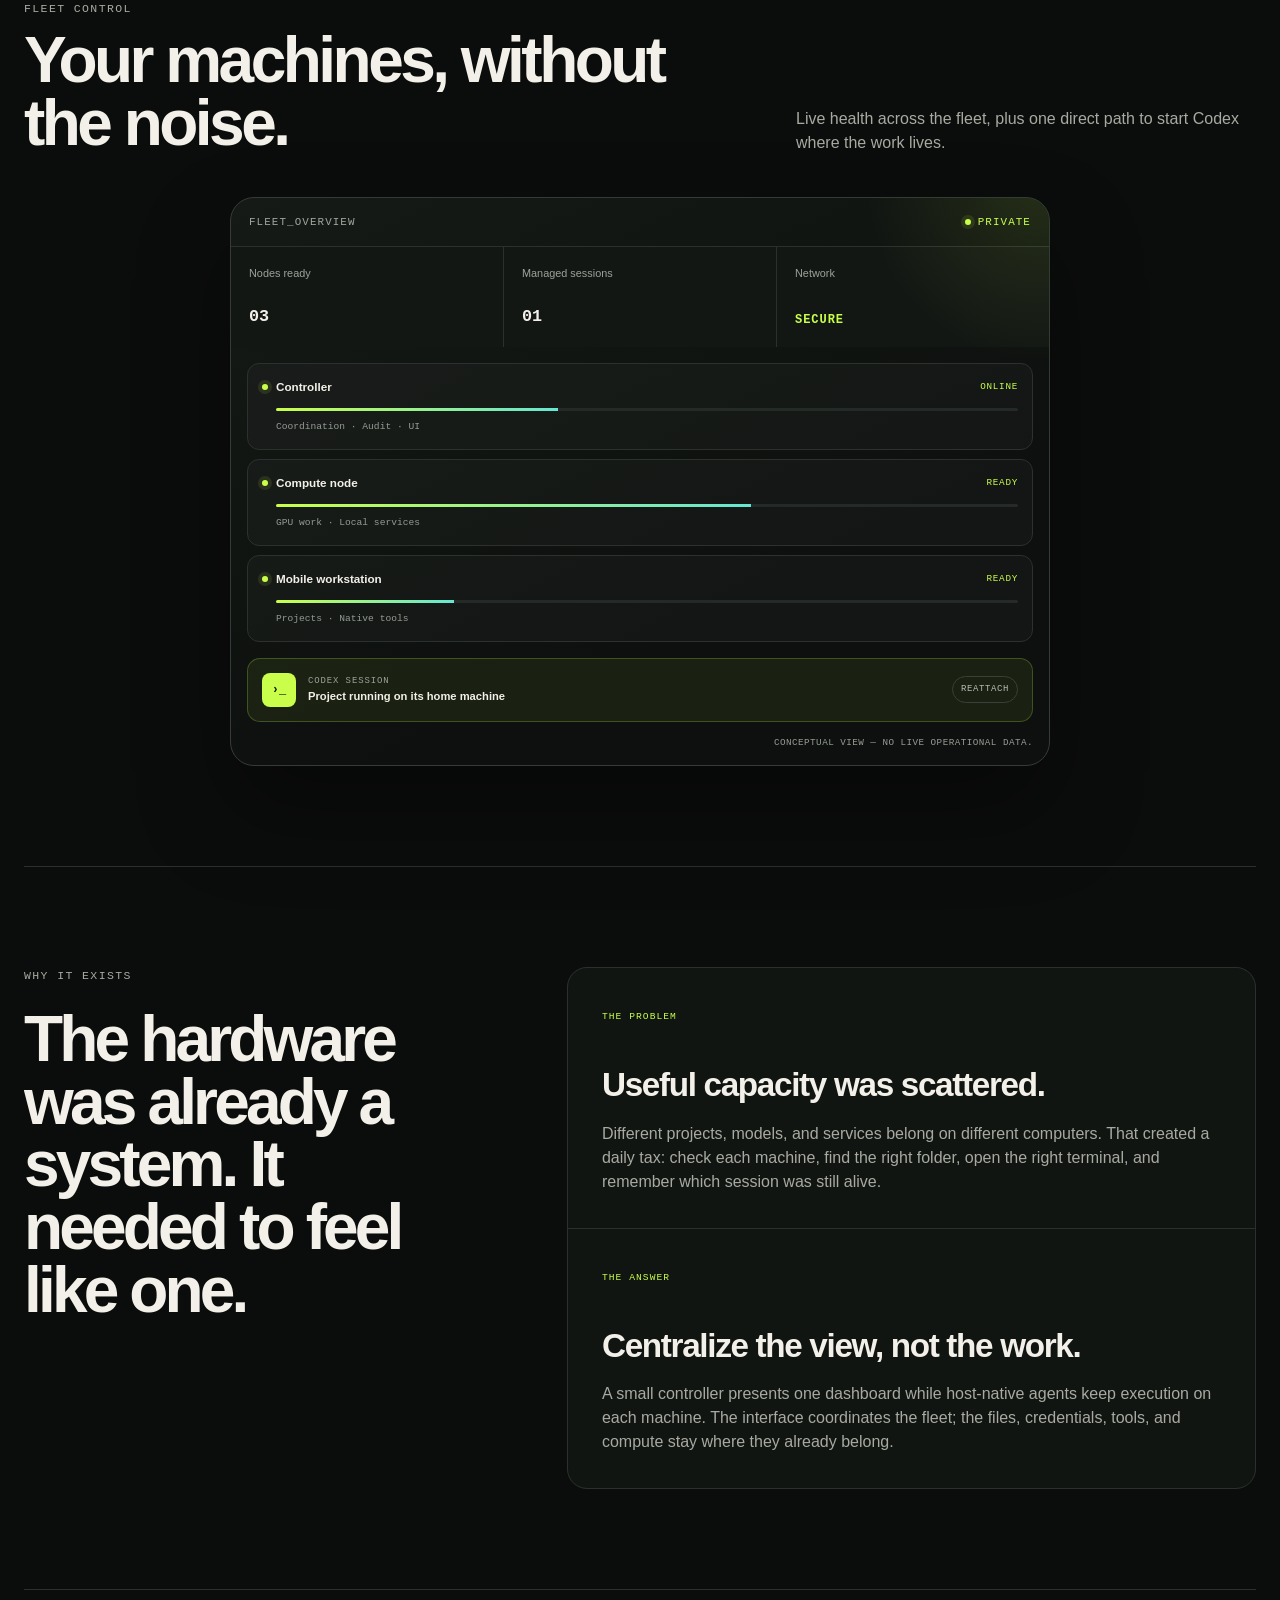
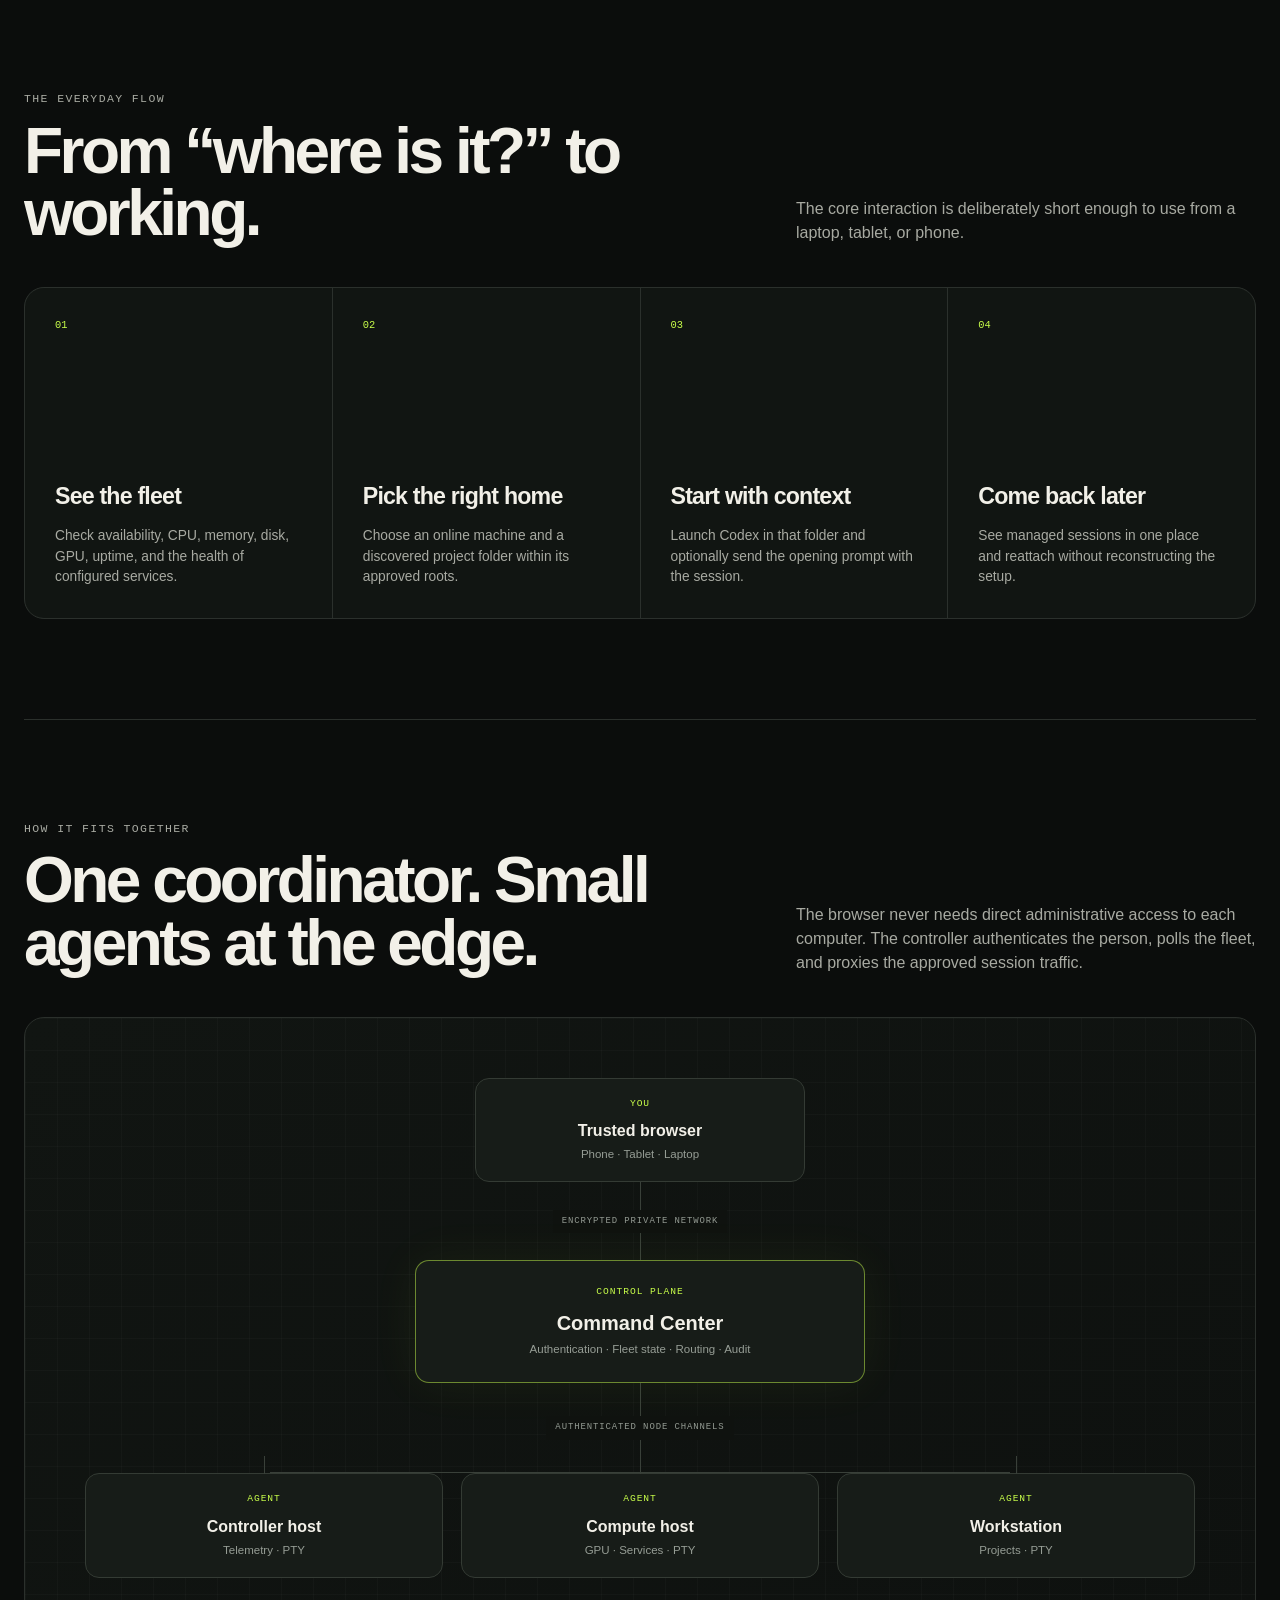
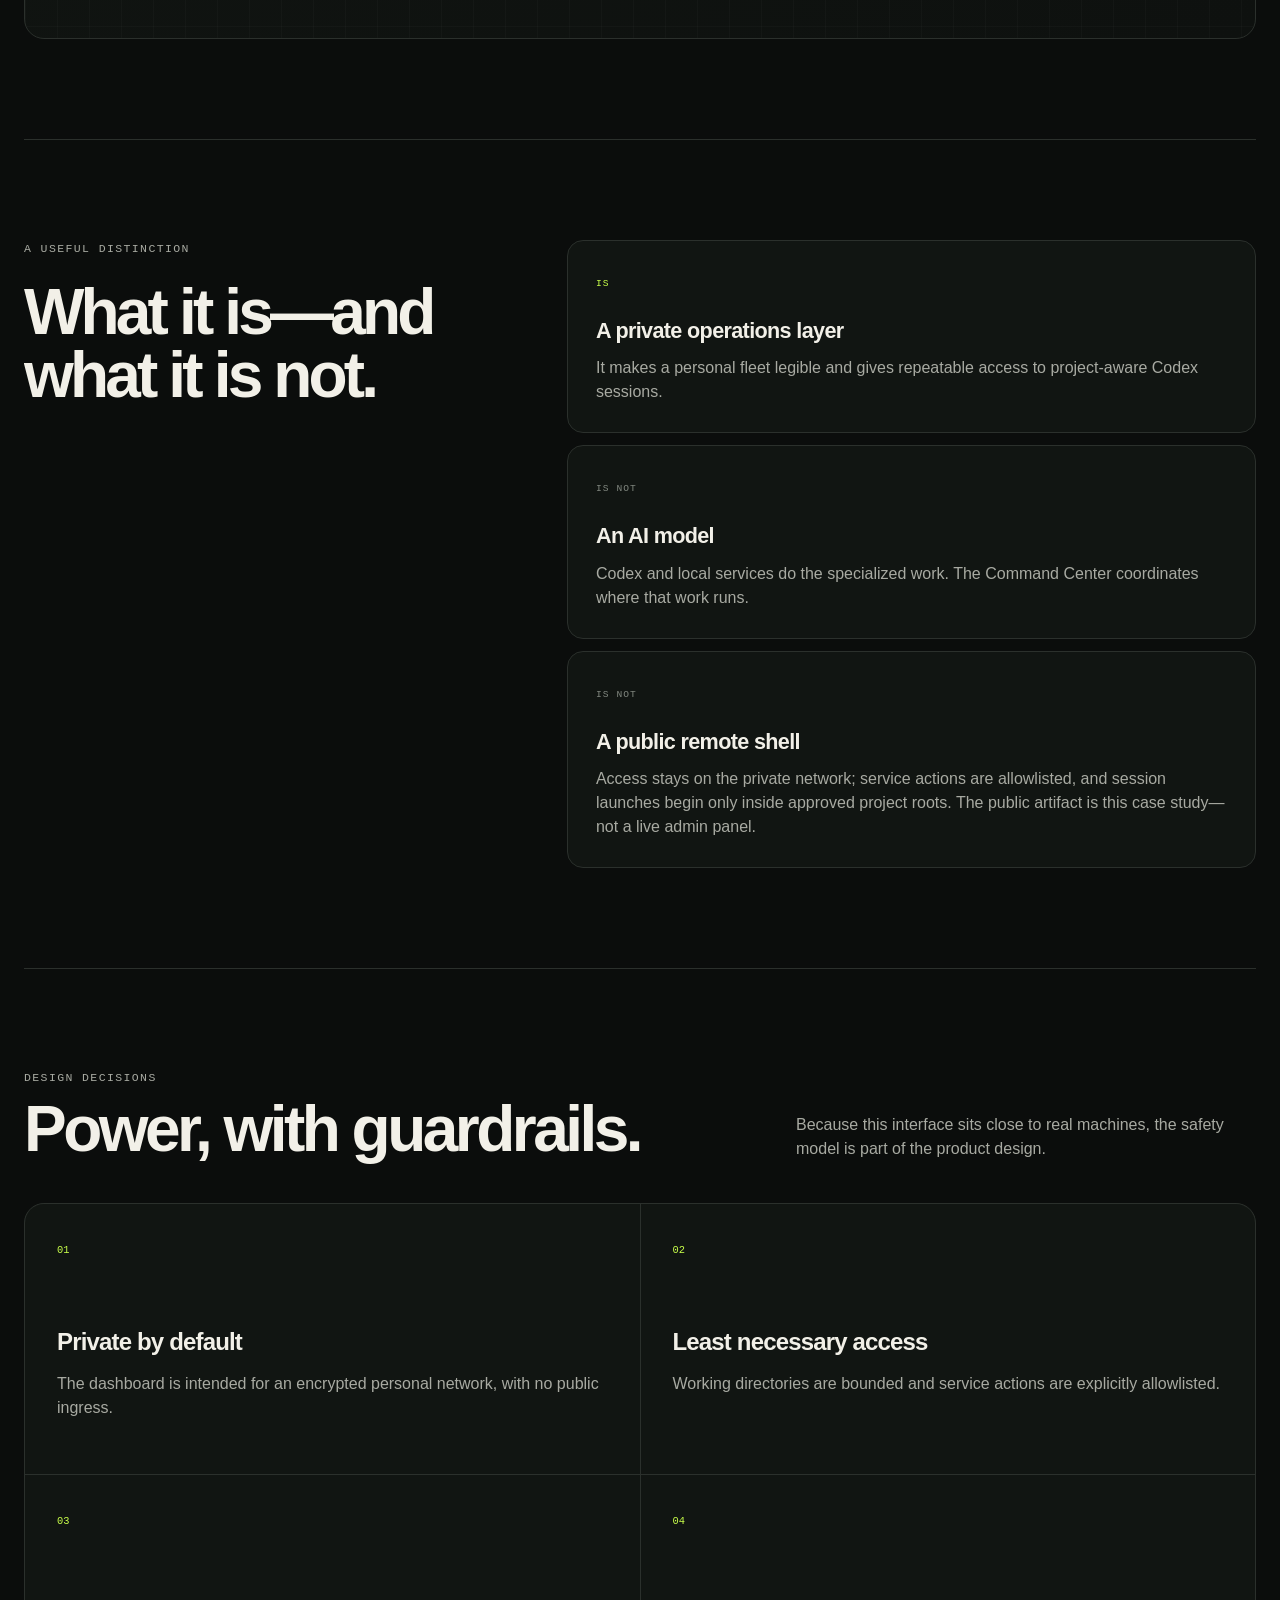
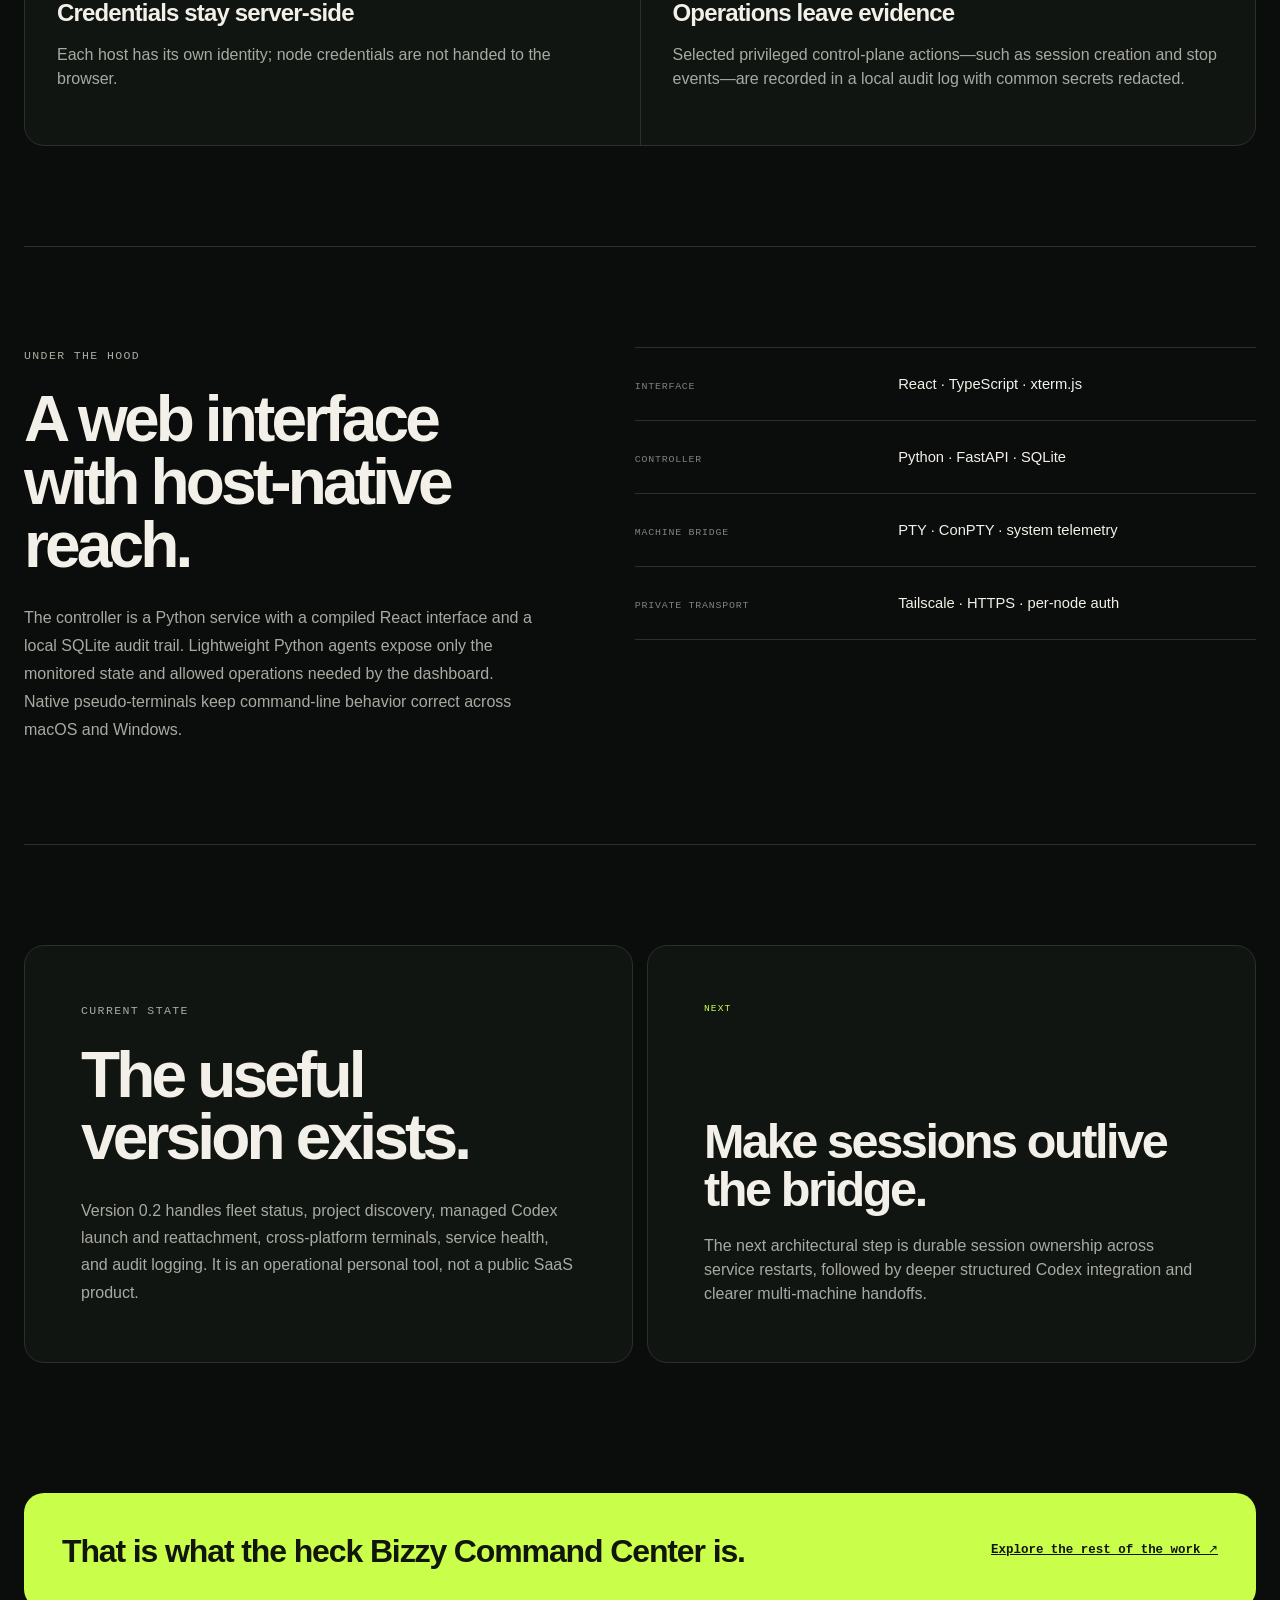
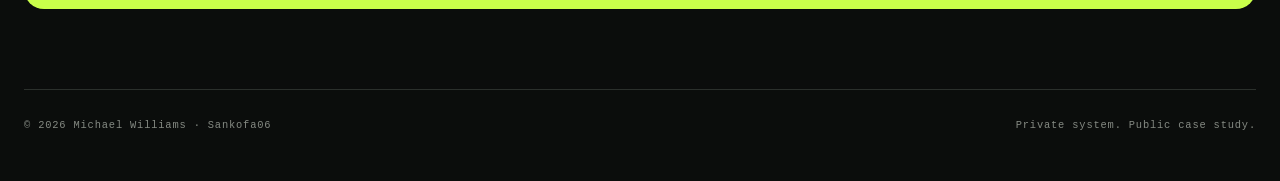
==== commit 3044d9e3: "Add Bizzy Command Center project page" ====
--- a/bizzy-command-center/index.html
+++ b/bizzy-command-center/index.html
@@ -54,6 +54,31 @@
           </ul>
         </div>
 
+        <aside class="private-entry" aria-labelledby="private-entry-title" aria-describedby="private-entry-description">
+          <div class="private-entry-mark" aria-hidden="true">⌘</div>
+          <span class="private-entry-eyebrow">PRIVATE CONTROL PLANE</span>
+          <h2 id="private-entry-title">Bizzy Command Center</h2>
+          <p id="private-entry-description">Monitor every machine and start Codex where the work lives.</p>
+          <div class="private-entry-field" aria-hidden="true">
+            <span>Owner password</span>
+            <div><i class="entry-lock"></i><span>Enter your dashboard password</span></div>
+          </div>
+          <div class="private-entry-button" aria-hidden="true"><span>Enter command center</span><span>→</span></div>
+          <div class="private-entry-footer"><i aria-hidden="true"></i> Reachable only through the network path you expose</div>
+        </aside>
+      </section>
+
+      <section class="plain-english" id="story" aria-labelledby="plain-title">
+        <p class="eyebrow">In plain English</p>
+        <h2 id="plain-title">It is the page I open instead of walking from computer to computer.</h2>
+        <p>My projects and AI tools do not all live on one machine. Instead of remembering where everything is, opening remote desktops, and rebuilding terminal context by hand, I choose a computer and project from one private page. The Command Center makes the connection, starts or resumes Codex there, and keeps the operational details out of the way.</p>
+      </section>
+
+      <section class="dashboard-preview-section" aria-labelledby="dashboard-preview-title">
+        <div class="section-heading">
+          <div><p class="eyebrow">Fleet control</p><h2 id="dashboard-preview-title">Your machines, without the noise.</h2></div>
+          <p>Live health across the fleet, plus one direct path to start Codex where the work lives.</p>
+        </div>
         <div class="fleet-board" role="img" aria-label="Conceptual private dashboard showing three ready computers and one managed Codex session; operational details are intentionally omitted">
           <div class="fleet-board-bar">
             <span>FLEET_OVERVIEW</span>
@@ -90,12 +115,6 @@
         </div>
       </section>
 
-      <section class="plain-english" id="story" aria-labelledby="plain-title">
-        <p class="eyebrow">In plain English</p>
-        <h2 id="plain-title">It is the page I open instead of walking from computer to computer.</h2>
-        <p>My projects and AI tools do not all live on one machine. Instead of remembering where everything is, opening remote desktops, and rebuilding terminal context by hand, I choose a computer and project from one private page. The Command Center makes the connection, starts or resumes Codex there, and keeps the operational details out of the way.</p>
-      </section>
-
       <section class="story-split" aria-labelledby="why-title">
         <div class="story-heading">
           <p class="eyebrow">Why it exists</p>
@@ -163,7 +182,7 @@
         <div class="distinction-grid">
           <article><span>IS</span><h3>A private operations layer</h3><p>It makes a personal fleet legible and gives repeatable access to project-aware Codex sessions.</p></article>
           <article><span>IS NOT</span><h3>An AI model</h3><p>Codex and local services do the specialized work. The Command Center coordinates where that work runs.</p></article>
-          <article><span>IS NOT</span><h3>A public remote shell</h3><p>Access stays on the private network, actions are bounded, and the public artifact is this case study—not a live admin panel.</p></article>
+          <article><span>IS NOT</span><h3>A public remote shell</h3><p>Access stays on the private network; service actions are allowlisted, and session launches begin only inside approved project roots. The public artifact is this case study—not a live admin panel.</p></article>
         </div>
       </section>
 
@@ -176,7 +195,7 @@
           <article><span>01</span><h3>Private by default</h3><p>The dashboard is intended for an encrypted personal network, with no public ingress.</p></article>
           <article><span>02</span><h3>Least necessary access</h3><p>Working directories are bounded and service actions are explicitly allowlisted.</p></article>
           <article><span>03</span><h3>Credentials stay server-side</h3><p>Each host has its own identity; node credentials are not handed to the browser.</p></article>
-          <article><span>04</span><h3>Operations leave evidence</h3><p>Privileged control-plane actions are recorded in a local audit log with common secrets redacted.</p></article>
+          <article><span>04</span><h3>Operations leave evidence</h3><p>Selected privileged control-plane actions—such as session creation and stop events—are recorded in a local audit log with common secrets redacted.</p></article>
         </div>
       </section>
 
--- a/styles.css
+++ b/styles.css
@@ -127,7 +127,7 @@
 .glyph-song { background: #ffcfde; color: #391522; font-size: 2rem; }
 .glyph-fabricon { background: #cad5df; color: #17212b; font-family: ui-monospace, SFMono-Regular, Menlo, monospace; font-size: .9rem; }
 .glyph-harness { background: #b8e8ff; color: #0a1b25; font-family: ui-monospace, SFMono-Regular, Menlo, monospace; font-size: .8rem; }
-.glyph-command { background: var(--acid); box-shadow: 0 18px 45px rgba(201,255,74,.12); color: #10130d; font-family: ui-monospace, SFMono-Regular, Menlo, monospace; font-size: .78rem; }
+.glyph-command { background: var(--acid); box-shadow: 0 18px 45px rgba(201,255,74,.12); color: #10130d; font-family: ui-monospace, SFMono-Regular, Menlo, monospace; font-size: .78rem; letter-spacing: -.04em; }
 .project-card--compact { align-items: start; display: grid; gap: 35px; grid-template-columns: .8fr 1.2fr; min-height: 220px; }
 .project-card--compact .project-meta { gap: 14px; justify-content: start; margin-bottom: 22px; }
 .project-card--compact h3 { font-size: 1.5rem; }
--- a/bizzy-command-center/case-study.css
+++ b/bizzy-command-center/case-study.css
@@ -66,6 +66,160 @@
   letter-spacing: .04em;
   line-height: 1.5;
   text-transform: uppercase;
+}
+
+.private-entry {
+  background: linear-gradient(155deg, #171c18, #0d100e 72%);
+  border: 1px solid #353c35;
+  border-radius: 24px;
+  box-shadow: 0 44px 90px rgba(0, 0, 0, .38);
+  display: flex;
+  flex-direction: column;
+  justify-content: center;
+  min-height: 540px;
+  overflow: hidden;
+  padding: clamp(34px, 5vw, 58px);
+  position: relative;
+  transform: rotate(.7deg);
+}
+
+.private-entry::before {
+  background-image: linear-gradient(rgba(255, 255, 255, .018) 1px, transparent 1px), linear-gradient(90deg, rgba(255, 255, 255, .018) 1px, transparent 1px);
+  background-size: 28px 28px;
+  content: "";
+  inset: 0;
+  pointer-events: none;
+  position: absolute;
+}
+
+.private-entry::after {
+  background: radial-gradient(circle, rgba(201, 255, 74, .12), transparent 68%);
+  content: "";
+  height: 380px;
+  pointer-events: none;
+  position: absolute;
+  right: -160px;
+  top: -180px;
+  width: 380px;
+}
+
+.private-entry > * {
+  position: relative;
+  z-index: 1;
+}
+
+.private-entry-mark {
+  align-items: center;
+  background: var(--acid);
+  border-radius: 14px;
+  color: #10130d;
+  display: flex;
+  font-size: 1.55rem;
+  font-weight: 800;
+  height: 54px;
+  justify-content: center;
+  margin-bottom: 28px;
+  width: 54px;
+}
+
+.private-entry-eyebrow {
+  color: var(--acid);
+  font-family: ui-monospace, SFMono-Regular, Menlo, monospace;
+  font-size: .66rem;
+  letter-spacing: .13em;
+}
+
+.private-entry h2 {
+  font-size: clamp(2.25rem, 4vw, 3.7rem);
+  letter-spacing: -.055em;
+  line-height: .98;
+  margin: 16px 0 14px;
+}
+
+.private-entry > p {
+  color: #aeb4ac;
+  line-height: 1.6;
+  margin: 0;
+  max-width: 420px;
+}
+
+.private-entry-field {
+  margin-top: 36px;
+}
+
+.private-entry-field > span {
+  color: #c6cbc3;
+  display: block;
+  font-size: .72rem;
+  margin-bottom: 9px;
+}
+
+.private-entry-field > div {
+  align-items: center;
+  background: rgba(6, 8, 7, .68);
+  border: 1px solid #383f38;
+  border-radius: 10px;
+  color: #7f877e;
+  display: flex;
+  font-size: .78rem;
+  gap: 12px;
+  padding: 14px 15px;
+}
+
+.entry-lock {
+  border: 1.5px solid #8f978d;
+  border-radius: 2px;
+  display: block;
+  height: 9px;
+  margin-top: 4px;
+  position: relative;
+  width: 11px;
+}
+
+.entry-lock::before {
+  border: 1.5px solid #8f978d;
+  border-bottom: 0;
+  border-radius: 8px 8px 0 0;
+  content: "";
+  height: 6px;
+  left: 1px;
+  position: absolute;
+  top: -7px;
+  width: 6px;
+}
+
+.private-entry-button {
+  align-items: center;
+  background: var(--acid);
+  border-radius: 10px;
+  color: #10130d;
+  display: flex;
+  font-size: .8rem;
+  font-weight: 760;
+  justify-content: space-between;
+  margin-top: 12px;
+  padding: 14px 15px;
+}
+
+.private-entry-footer {
+  align-items: center;
+  border-top: 1px solid var(--line);
+  color: #939a92;
+  display: flex;
+  font-size: .66rem;
+  gap: 9px;
+  line-height: 1.45;
+  margin-top: 26px;
+  padding-top: 18px;
+}
+
+.private-entry-footer i {
+  background: var(--acid);
+  border-radius: 50%;
+  box-shadow: 0 0 0 4px rgba(201, 255, 74, .1);
+  flex: 0 0 auto;
+  height: 6px;
+  width: 6px;
 }
 
 .fleet-board {
@@ -301,6 +455,17 @@
   margin: 0;
 }
 
+.dashboard-preview-section {
+  border-top: 1px solid var(--line);
+  padding: 100px 0;
+}
+
+.dashboard-preview-section .fleet-board {
+  margin: 0 auto;
+  max-width: 820px;
+  transform: none;
+}
+
 .story-split,
 .workflow-section,
 .architecture-section,
@@ -677,6 +842,7 @@
     padding-top: 84px;
   }
 
+  .private-entry,
   .fleet-board {
     max-width: 700px;
     transform: none;
@@ -702,6 +868,12 @@
     grid-template-columns: 1fr;
   }
 
+  .private-entry {
+    border-radius: 18px;
+    min-height: 0;
+    padding: 34px 26px;
+  }
+
   .fleet-board {
     border-radius: 18px;
   }
@@ -741,6 +913,7 @@
   }
 
   .story-split,
+  .dashboard-preview-section,
   .workflow-section,
   .architecture-section,
   .not-section,
@@ -801,6 +974,7 @@
 }
 
 @media (prefers-reduced-motion: reduce) {
+  .private-entry,
   .fleet-board {
     transform: none;
   }
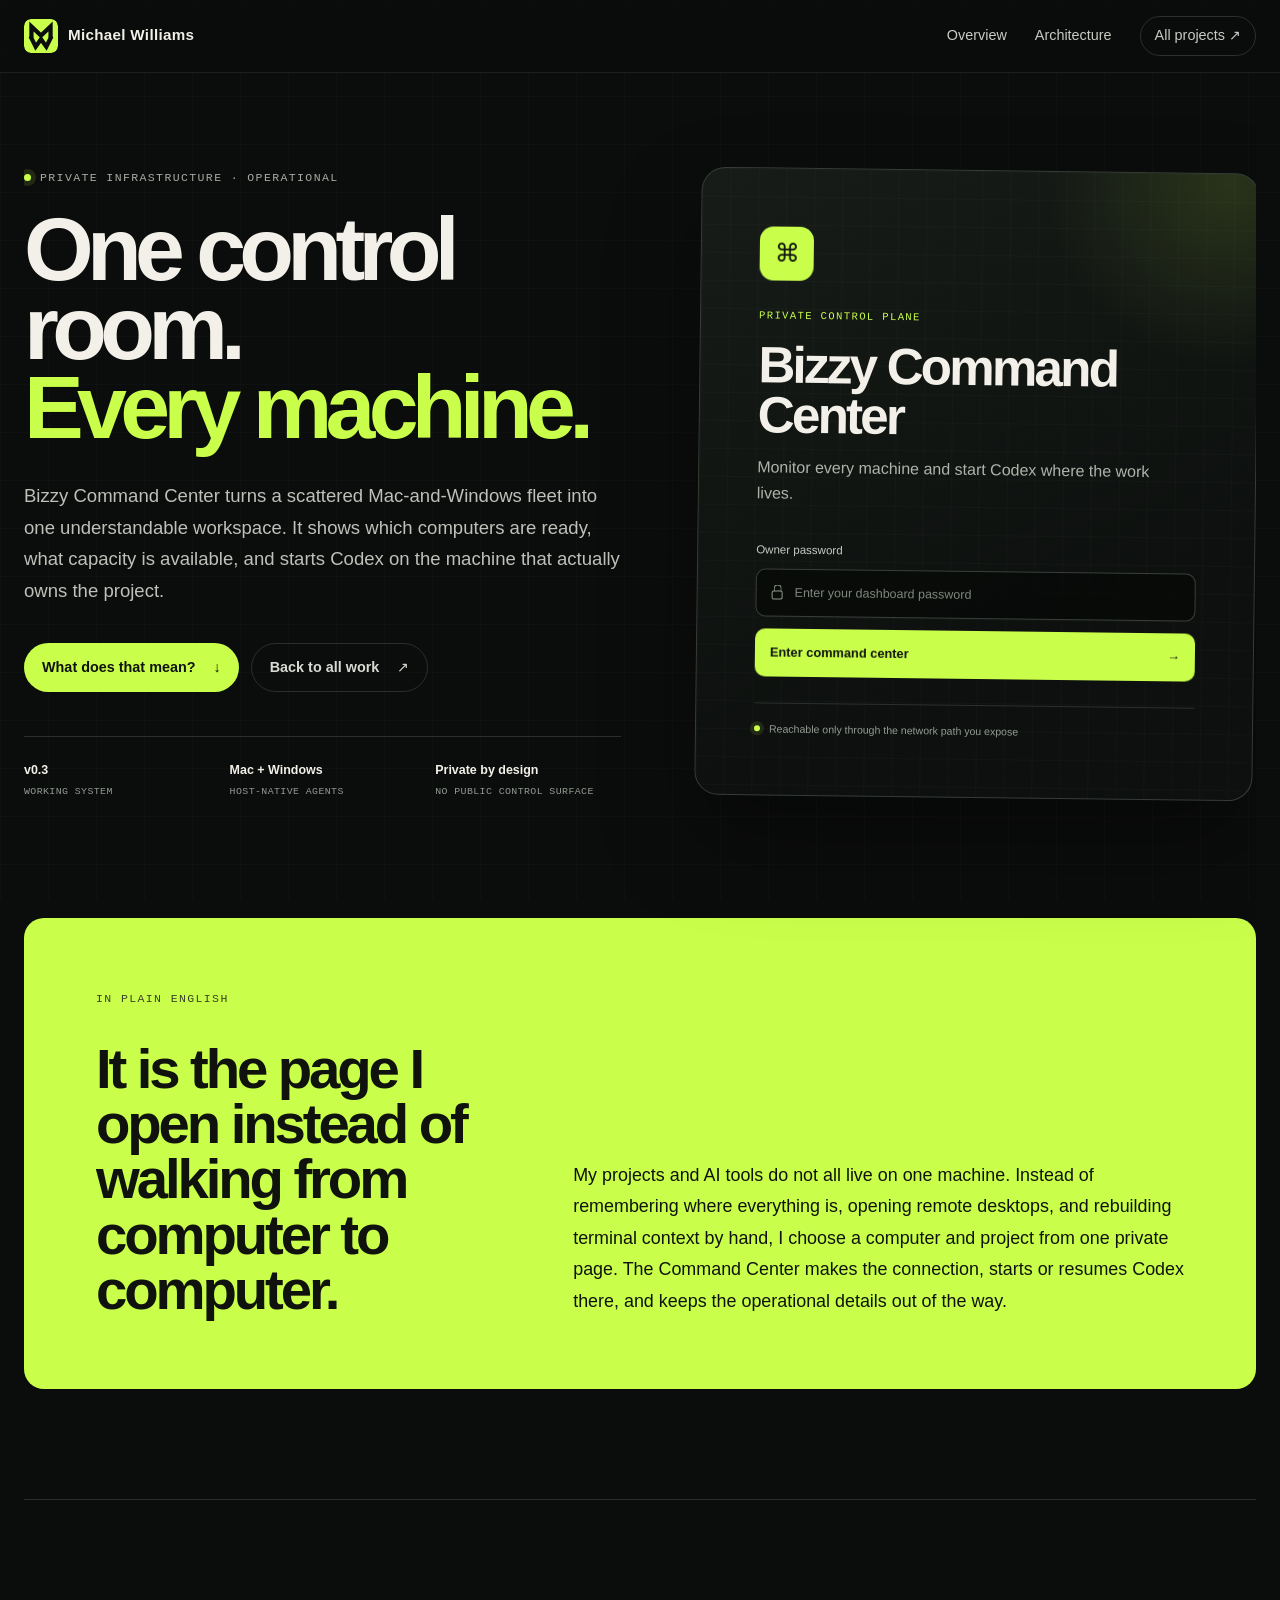
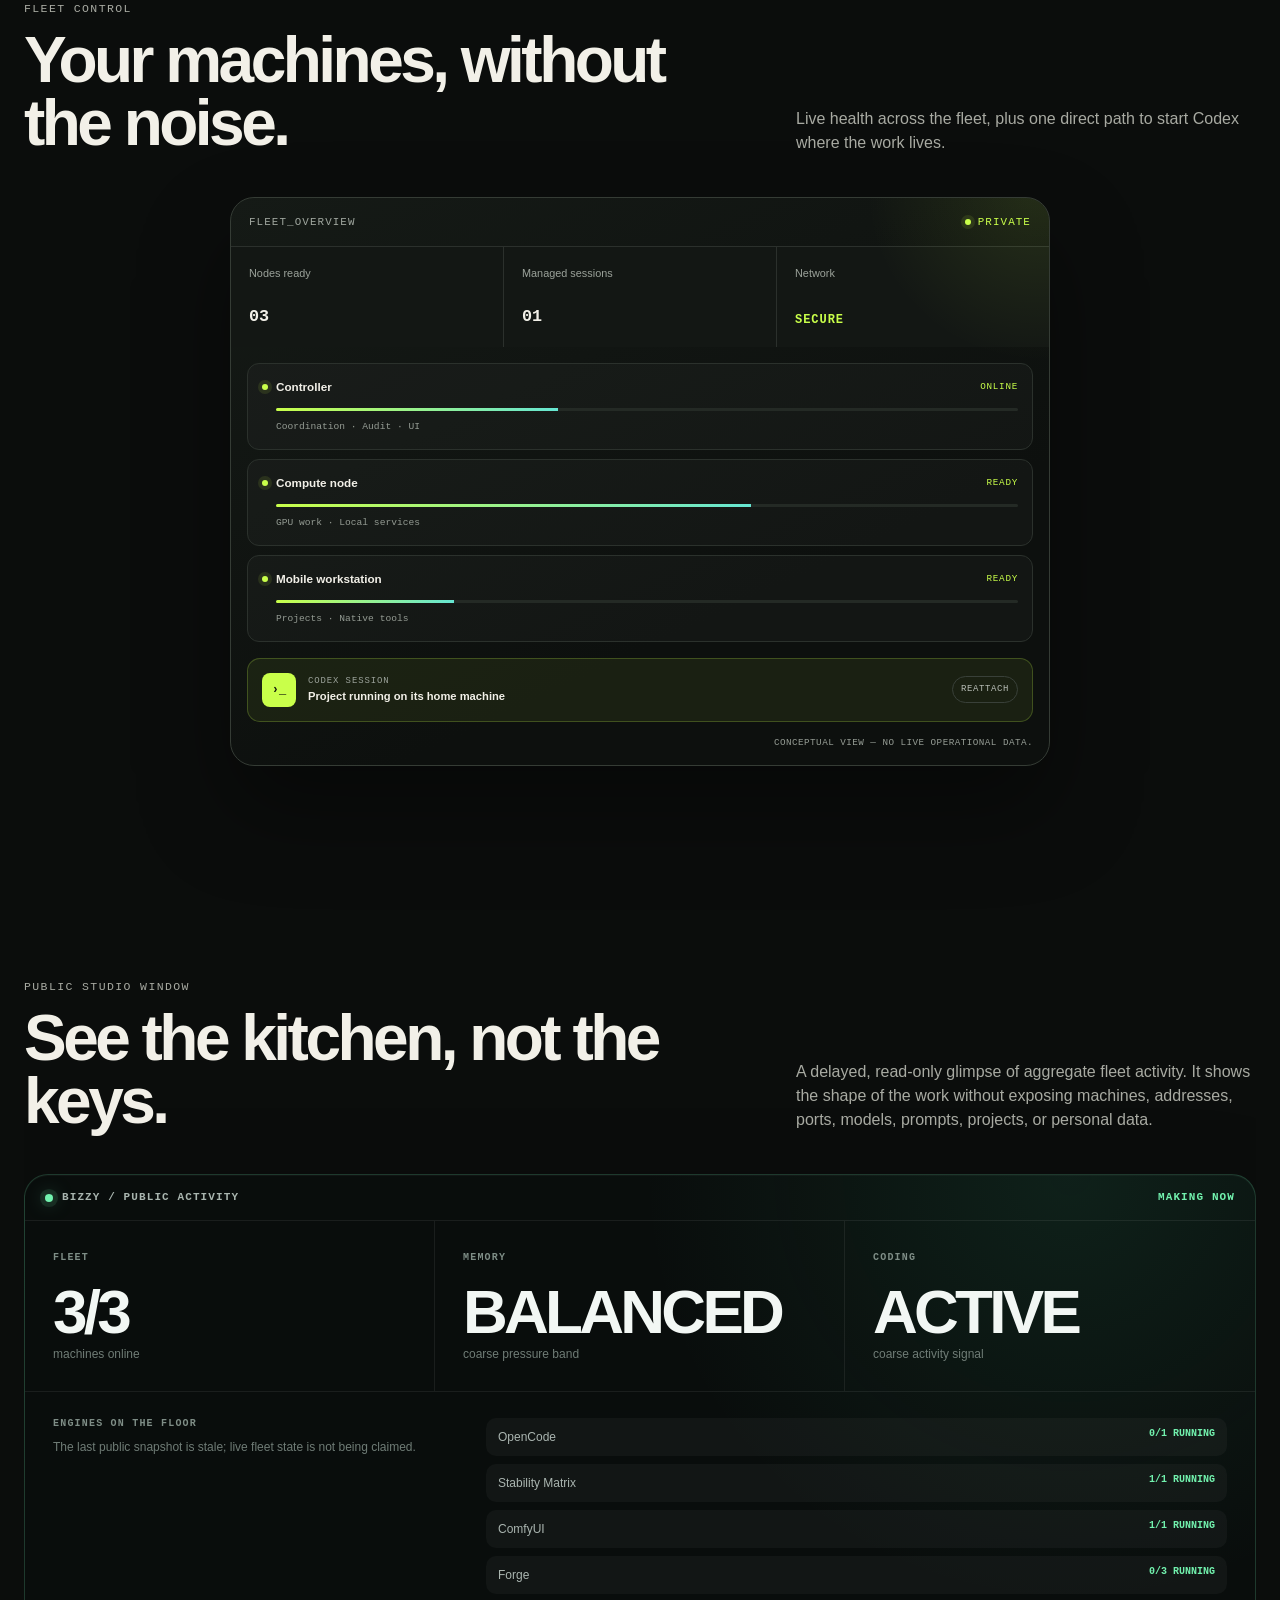
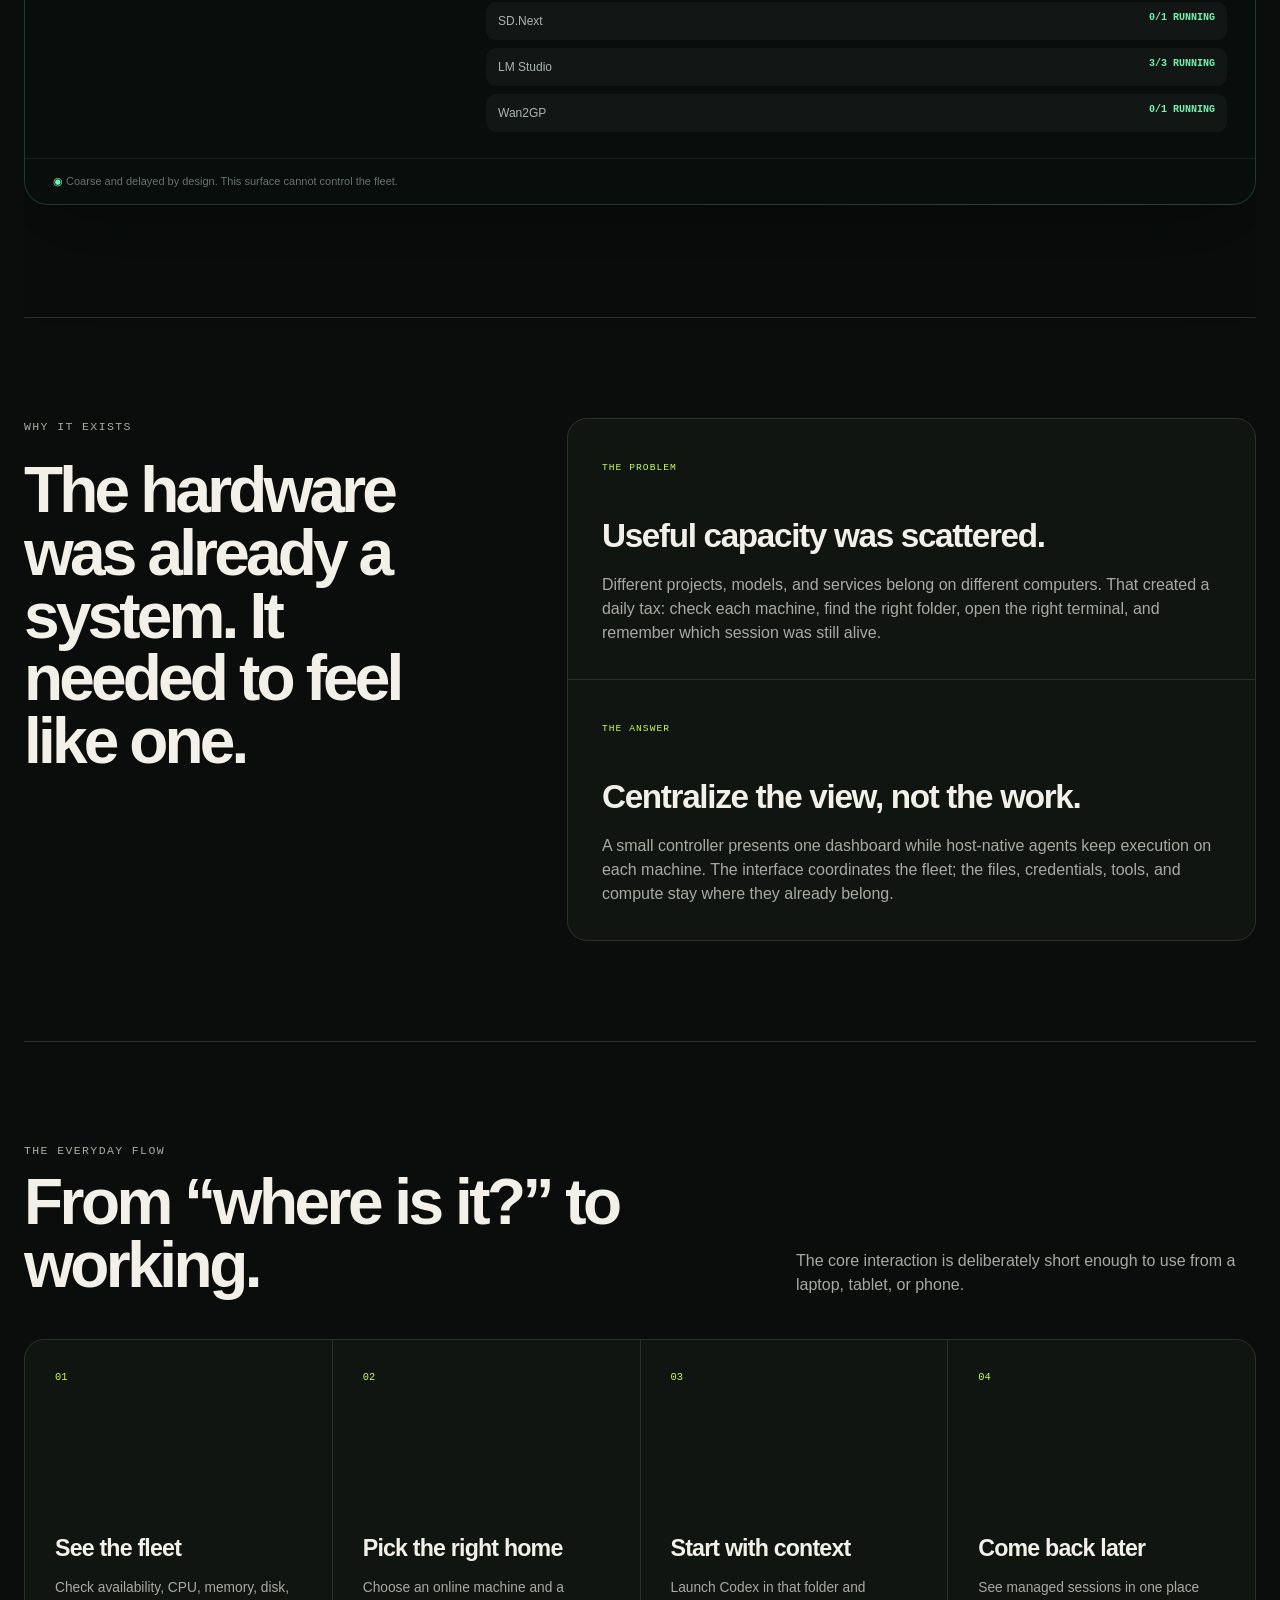
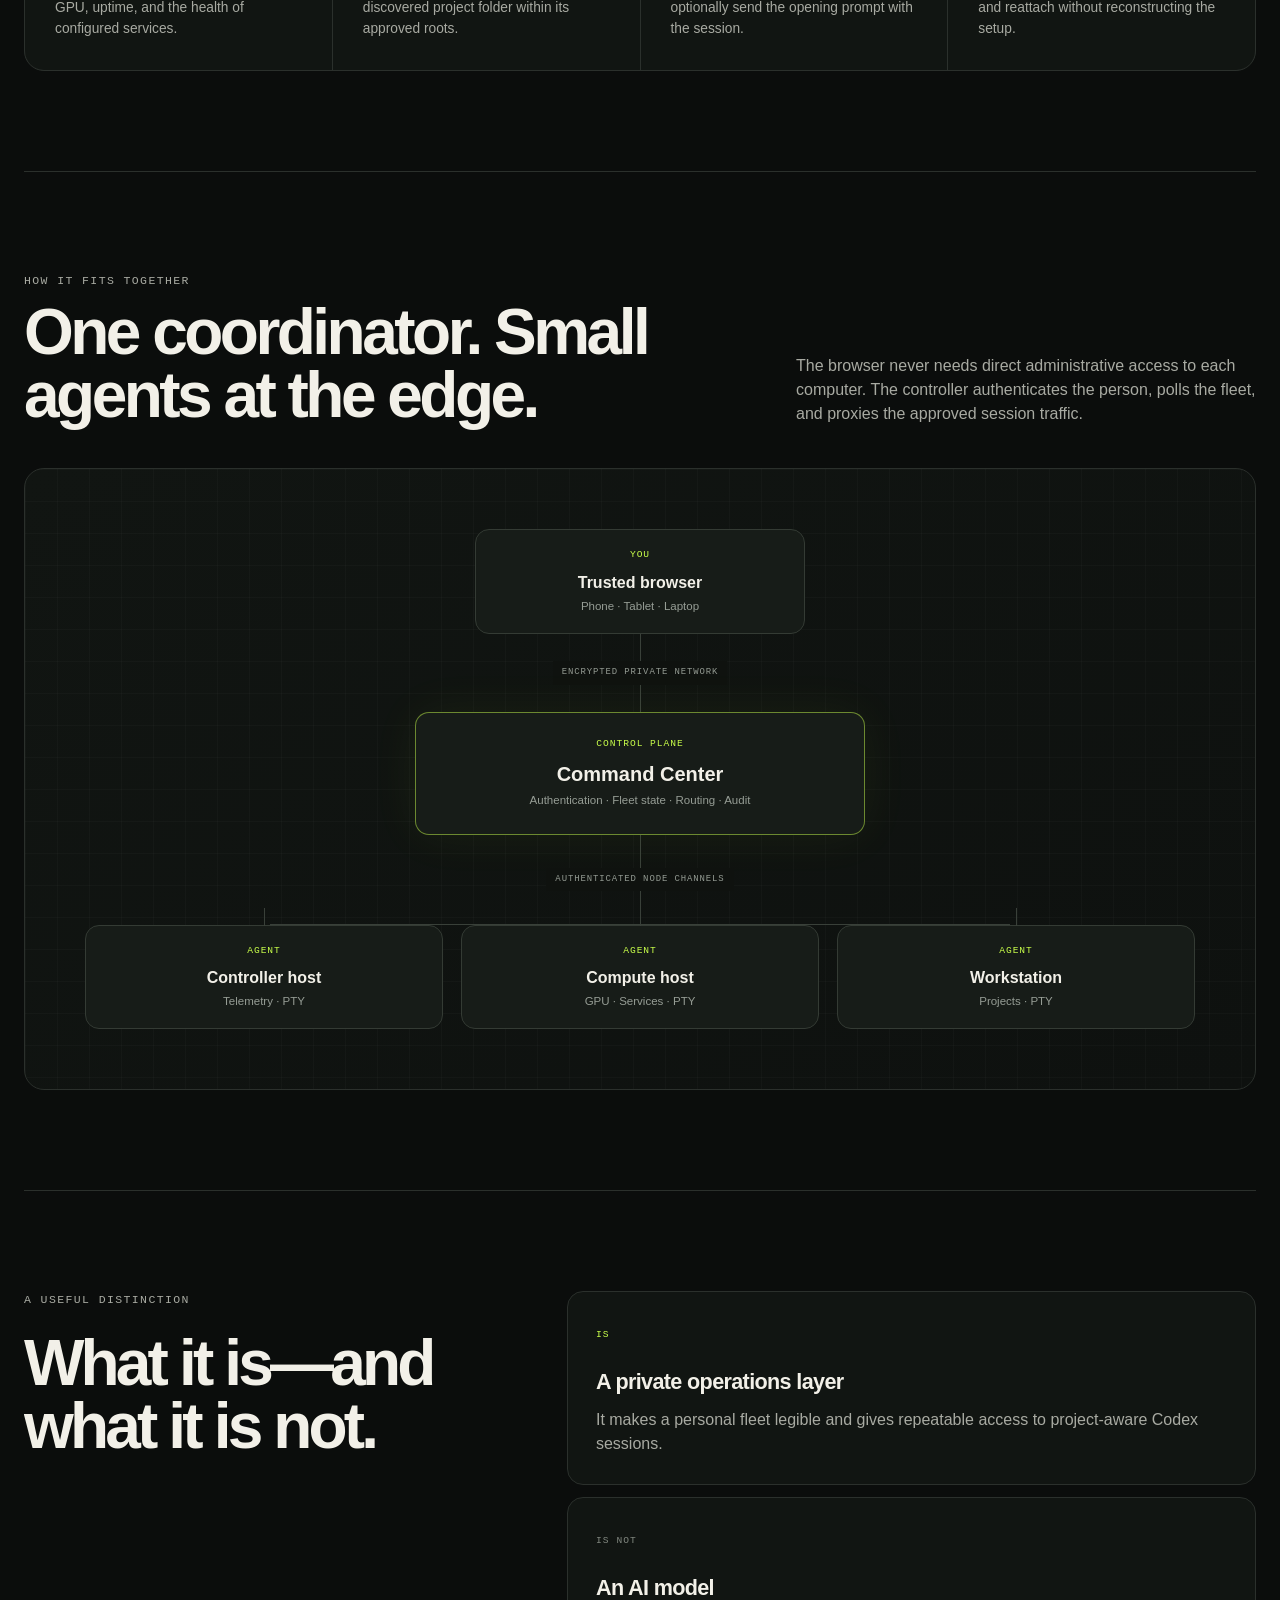
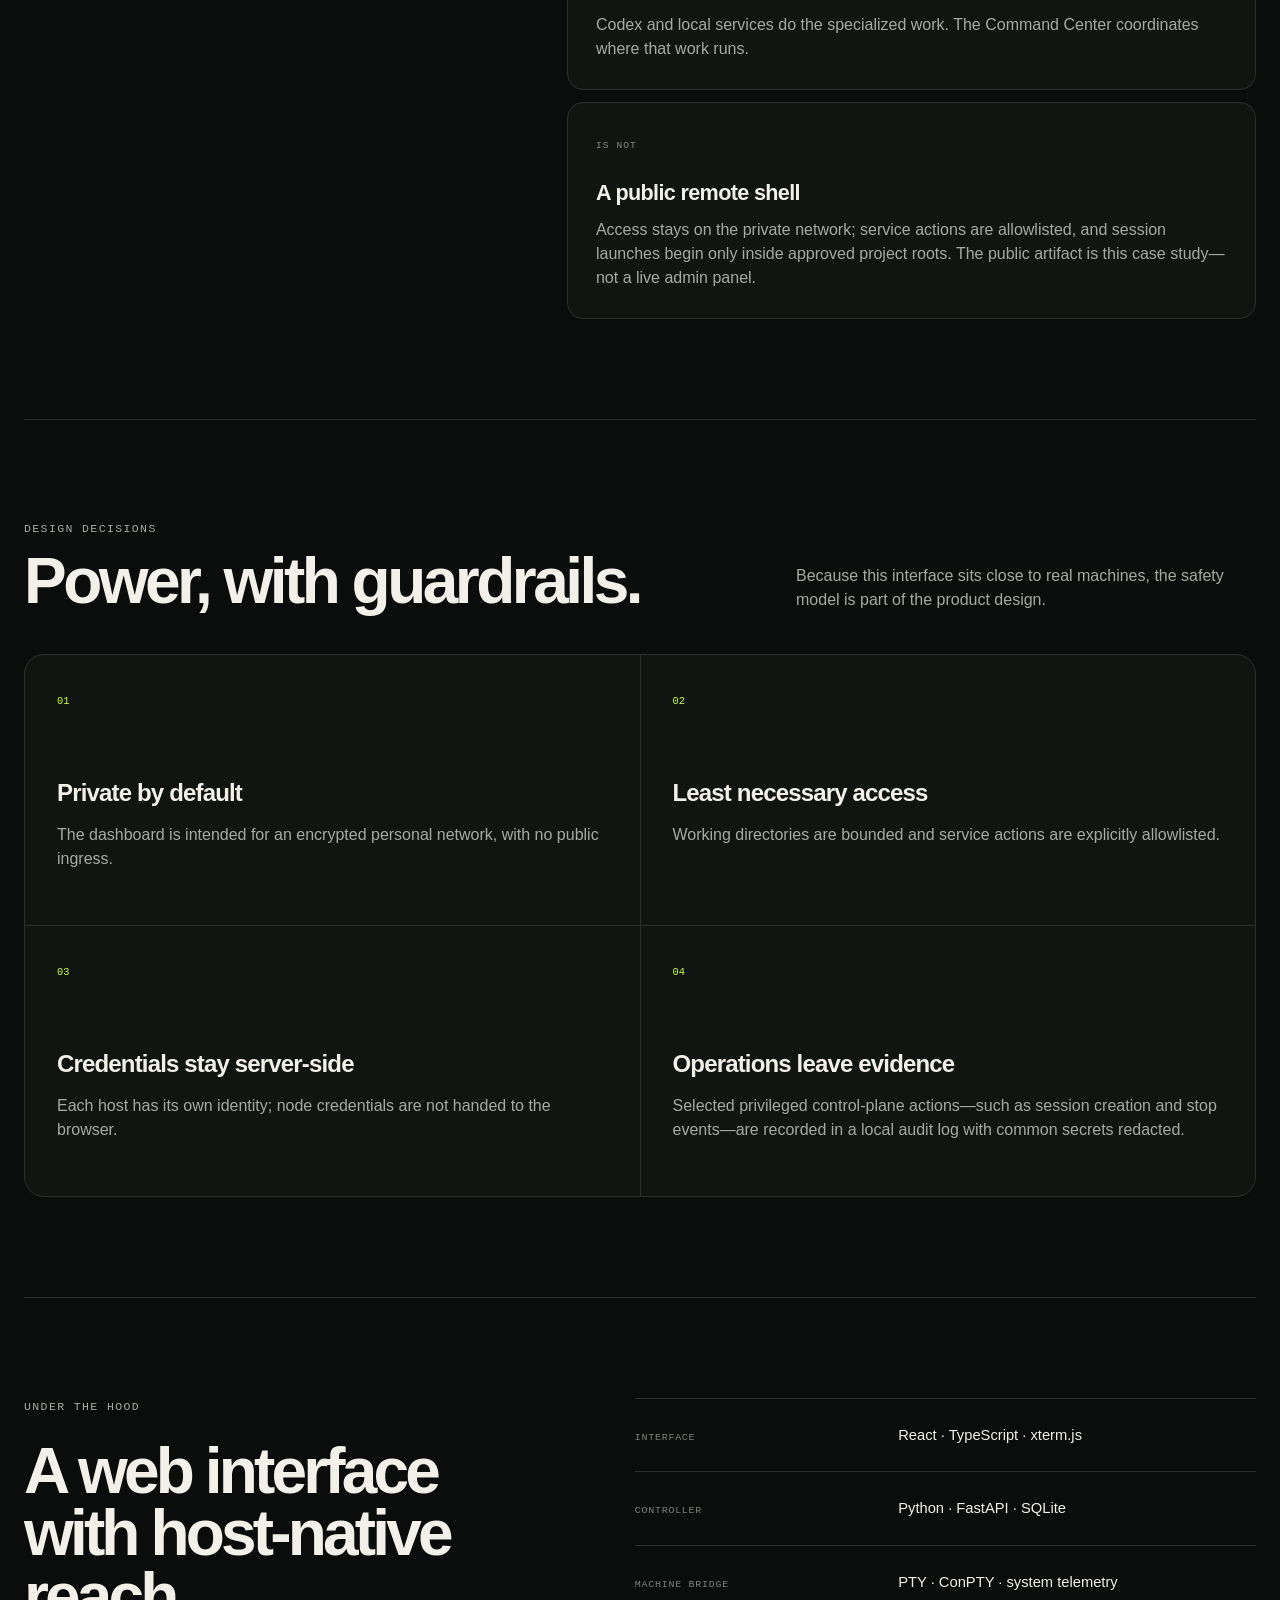
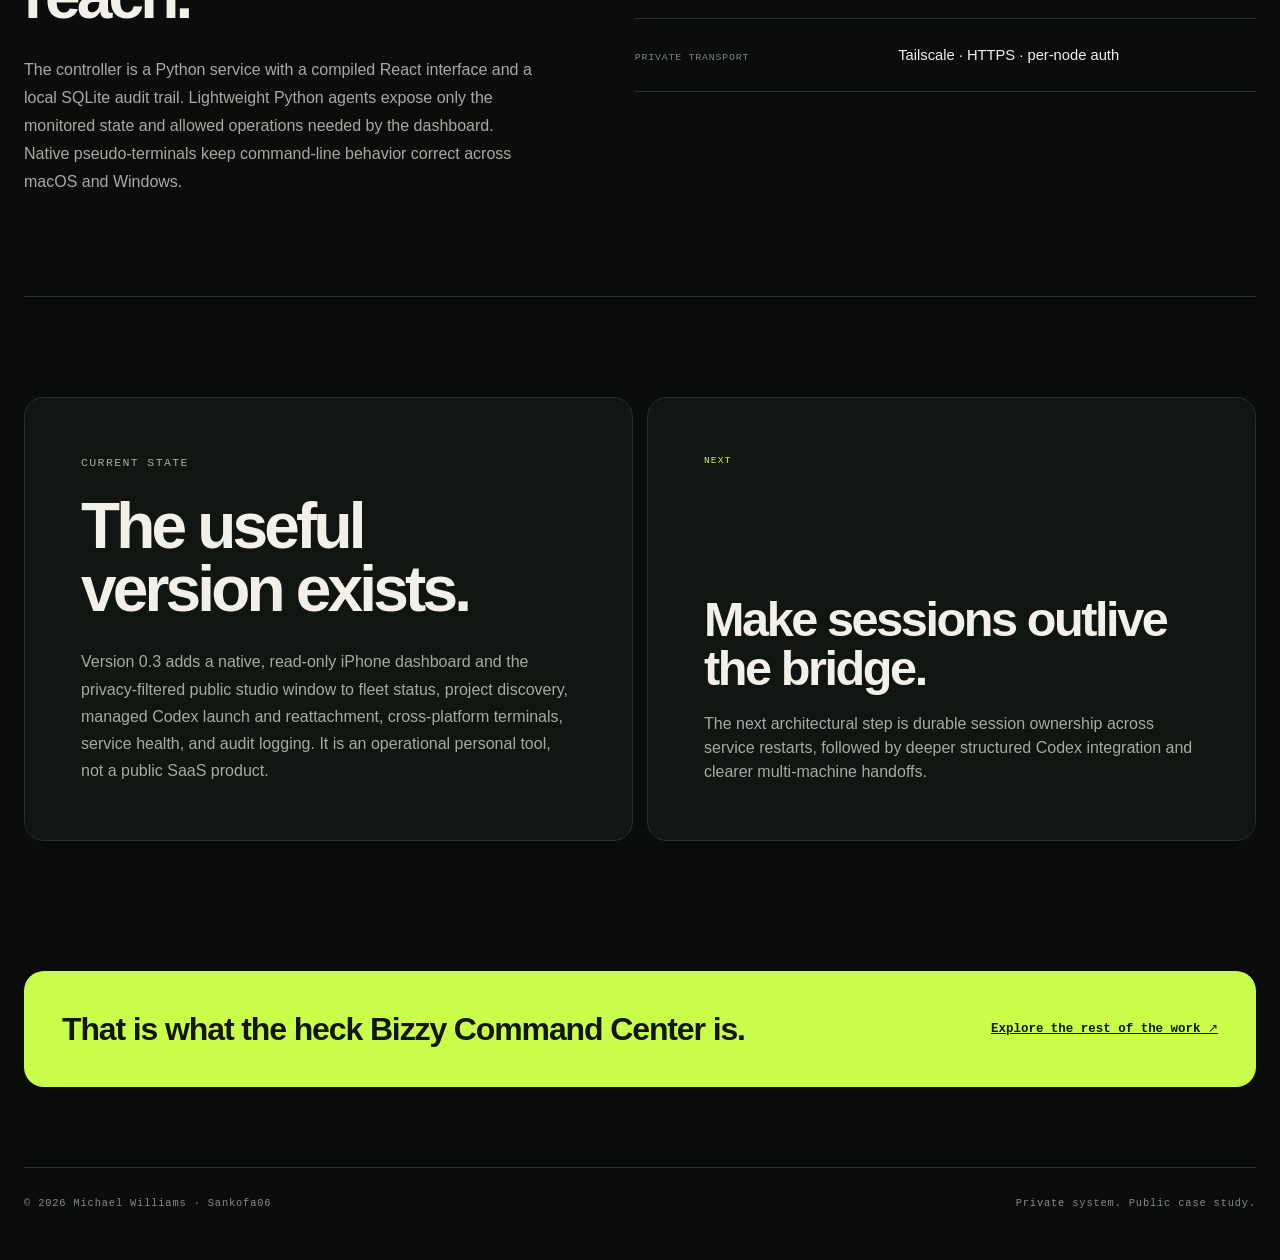
==== commit c6070645: "Unify the public portal with automated repo facts and studio activity" ====
--- a/bizzy-command-center/index.html
+++ b/bizzy-command-center/index.html
@@ -21,6 +21,7 @@
     <link rel="stylesheet" href="../styles.css">
     <link rel="stylesheet" href="case-study.css">
     <script src="../app.js" defer></script>
+    <script src="activity.js" defer></script>
   </head>
   <body class="case-study-page">
     <a class="skip-link" href="#story">Skip to project story</a>
@@ -48,7 +49,7 @@
             <a class="button secondary" href="../#work">Back to all work <span aria-hidden="true">↗</span></a>
           </div>
           <ul class="case-facts" aria-label="Project facts">
-            <li><strong>v0.2</strong><span>working system</span></li>
+            <li><strong>v0.3</strong><span>working system</span></li>
             <li><strong>Mac + Windows</strong><span>host-native agents</span></li>
             <li><strong>Private by design</strong><span>no public control surface</span></li>
           </ul>
@@ -115,6 +116,38 @@
         </div>
       </section>
 
+      <section class="activity-window-section" id="activity" aria-labelledby="activity-window-title">
+        <div class="section-heading">
+          <div>
+            <p class="eyebrow">Public studio window</p>
+            <h2 id="activity-window-title">See the kitchen, not the keys.</h2>
+          </div>
+          <p>A delayed, read-only glimpse of aggregate fleet activity. It shows the shape of the work without exposing machines, addresses, ports, models, prompts, projects, or personal data.</p>
+        </div>
+
+        <div class="activity-window" data-public-activity>
+          <div class="activity-window__bar">
+            <span><i data-activity-dot></i> BIZZY / PUBLIC ACTIVITY</span>
+            <strong data-activity-state>WINDOW PREPARING</strong>
+          </div>
+          <div class="activity-window__metrics">
+            <article><span>Fleet</span><strong data-activity-fleet>—</strong><small>machines online</small></article>
+            <article><span>Memory</span><strong data-activity-pressure>—</strong><small>coarse pressure band</small></article>
+            <article><span>Coding</span><strong data-activity-coding>—</strong><small>coarse activity signal</small></article>
+          </div>
+          <div class="activity-window__engines">
+            <div>
+              <span>ENGINES ON THE FLOOR</span>
+              <small data-activity-freshness>The first privacy-filtered snapshot has not been published.</small>
+            </div>
+            <ul data-activity-engines>
+              <li><span>Private exporter</span><strong>NOT ENABLED</strong></li>
+            </ul>
+          </div>
+          <p class="activity-window__privacy"><span aria-hidden="true">◉</span> Coarse and delayed by design. This surface cannot control the fleet.</p>
+        </div>
+      </section>
+
       <section class="story-split" aria-labelledby="why-title">
         <div class="story-heading">
           <p class="eyebrow">Why it exists</p>
@@ -217,7 +250,7 @@
         <div>
           <p class="eyebrow">Current state</p>
           <h2 id="status-title">The useful version exists.</h2>
-          <p>Version 0.2 handles fleet status, project discovery, managed Codex launch and reattachment, cross-platform terminals, service health, and audit logging. It is an operational personal tool, not a public SaaS product.</p>
+          <p>Version 0.3 adds a native, read-only iPhone dashboard and the privacy-filtered public studio window to fleet status, project discovery, managed Codex launch and reattachment, cross-platform terminals, service health, and audit logging. It is an operational personal tool, not a public SaaS product.</p>
         </div>
         <div class="next-panel">
           <span>NEXT</span>
--- a/styles.css
+++ b/styles.css
@@ -81,6 +81,8 @@
 .project-card { background: var(--panel); border: 1px solid var(--line); border-radius: var(--radius); min-height: 390px; overflow: hidden; padding: 30px; position: relative; transition: border-color .2s ease, transform .2s ease; }
 .project-card:hover { border-color: #495048; transform: translateY(-3px); }
 .project-card[hidden] { display: none; }
+.project-card--discovered { border-style: dashed; }
+.glyph-discovered { color: #b8f5d5; background: linear-gradient(145deg, #13251f, #0d1513); }
 .project-card--wide { display: grid; grid-column: 1 / -1; grid-template-columns: 1.15fr .85fr; min-height: 520px; padding: 0; }
 .project-card--reverse .project-visual { order: 2; }
 .project-body { align-self: center; padding: clamp(30px, 5vw, 70px); }
--- a/bizzy-command-center/case-study.css
+++ b/bizzy-command-center/case-study.css
@@ -973,6 +973,159 @@
   }
 }
 
+.activity-window-section {
+  padding: 112px 0;
+}
+
+.activity-window {
+  margin-top: 34px;
+  overflow: hidden;
+  border: 1px solid rgba(129, 255, 196, .18);
+  border-radius: 24px;
+  background: radial-gradient(circle at 85% 0, rgba(55, 171, 122, .12), transparent 35%), #090d0c;
+  box-shadow: 0 28px 90px rgba(0, 0, 0, .32), inset 0 1px rgba(255, 255, 255, .03);
+}
+
+.activity-window__bar {
+  display: flex;
+  align-items: center;
+  justify-content: space-between;
+  gap: 18px;
+  padding: 16px 20px;
+  border-bottom: 1px solid rgba(255, 255, 255, .07);
+  color: #a9b5af;
+  font: 700 11px/1.2 ui-monospace, SFMono-Regular, Menlo, monospace;
+  letter-spacing: .1em;
+}
+
+.activity-window__bar span {
+  display: flex;
+  align-items: center;
+  gap: 9px;
+}
+
+.activity-window__bar i {
+  width: 8px;
+  height: 8px;
+  border-radius: 999px;
+  background: #7c8b84;
+  box-shadow: 0 0 0 5px rgba(124, 139, 132, .1);
+}
+
+.activity-window[data-state="making"] .activity-window__bar i,
+.activity-window[data-state="ready"] .activity-window__bar i {
+  background: #72f2ae;
+  box-shadow: 0 0 0 5px rgba(114, 242, 174, .1), 0 0 18px rgba(114, 242, 174, .55);
+}
+
+.activity-window__bar strong { color: #72f2ae; }
+
+.activity-window__metrics {
+  display: grid;
+  grid-template-columns: repeat(3, 1fr);
+}
+
+.activity-window__metrics article {
+  min-height: 170px;
+  padding: 28px;
+  display: flex;
+  flex-direction: column;
+  justify-content: flex-end;
+  border-right: 1px solid rgba(255, 255, 255, .07);
+}
+
+.activity-window__metrics article:last-child { border-right: 0; }
+
+.activity-window__metrics span,
+.activity-window__engines > div > span {
+  color: #7e8d86;
+  font: 700 10px/1.2 ui-monospace, SFMono-Regular, Menlo, monospace;
+  letter-spacing: .12em;
+  text-transform: uppercase;
+}
+
+.activity-window__metrics strong {
+  margin: 20px 0 6px;
+  color: #f2f7f4;
+  font-size: clamp(34px, 5vw, 62px);
+  line-height: .9;
+  letter-spacing: -.06em;
+  text-transform: uppercase;
+}
+
+.activity-window__metrics small,
+.activity-window__engines small {
+  color: #6f7c76;
+  font-size: 12px;
+}
+
+.activity-window__engines {
+  padding: 26px 28px;
+  display: grid;
+  grid-template-columns: minmax(180px, .7fr) 1.3fr;
+  gap: 34px;
+  border-top: 1px solid rgba(255, 255, 255, .07);
+}
+
+.activity-window__engines > div {
+  display: grid;
+  align-content: start;
+  gap: 8px;
+}
+
+.activity-window__engines ul {
+  margin: 0;
+  padding: 0;
+  list-style: none;
+  display: grid;
+  gap: 8px;
+}
+
+.activity-window__engines li {
+  padding: 10px 12px;
+  display: flex;
+  justify-content: space-between;
+  gap: 14px;
+  border-radius: 10px;
+  background: rgba(255, 255, 255, .035);
+  color: #aab5b0;
+  font-size: 12px;
+}
+
+.activity-window__engines li strong {
+  color: #72f2ae;
+  font: 700 10px/1.2 ui-monospace, SFMono-Regular, Menlo, monospace;
+}
+
+.activity-window__privacy {
+  margin: 0;
+  padding: 14px 28px;
+  border-top: 1px solid rgba(255, 255, 255, .07);
+  color: #66746d;
+  font-size: 11px;
+}
+
+.activity-window__privacy span { color: #72f2ae; }
+
+@media (max-width: 720px) {
+  .activity-window-section { padding: 80px 0; }
+  .activity-window__metrics { grid-template-columns: 1fr; }
+  .activity-window__metrics article {
+    min-height: 132px;
+    border-right: 0;
+    border-bottom: 1px solid rgba(255, 255, 255, .07);
+  }
+  .activity-window__metrics article:last-child { border-bottom: 0; }
+  .activity-window__engines { grid-template-columns: 1fr; gap: 20px; }
+}
+
+@media (max-width: 460px) {
+  .activity-window__bar { align-items: flex-start; flex-direction: column; }
+  .activity-window__metrics article,
+  .activity-window__engines,
+  .activity-window__privacy { padding-left: 20px; padding-right: 20px; }
+}
+
 @media (prefers-reduced-motion: reduce) {
   .private-entry,
   .fleet-board {
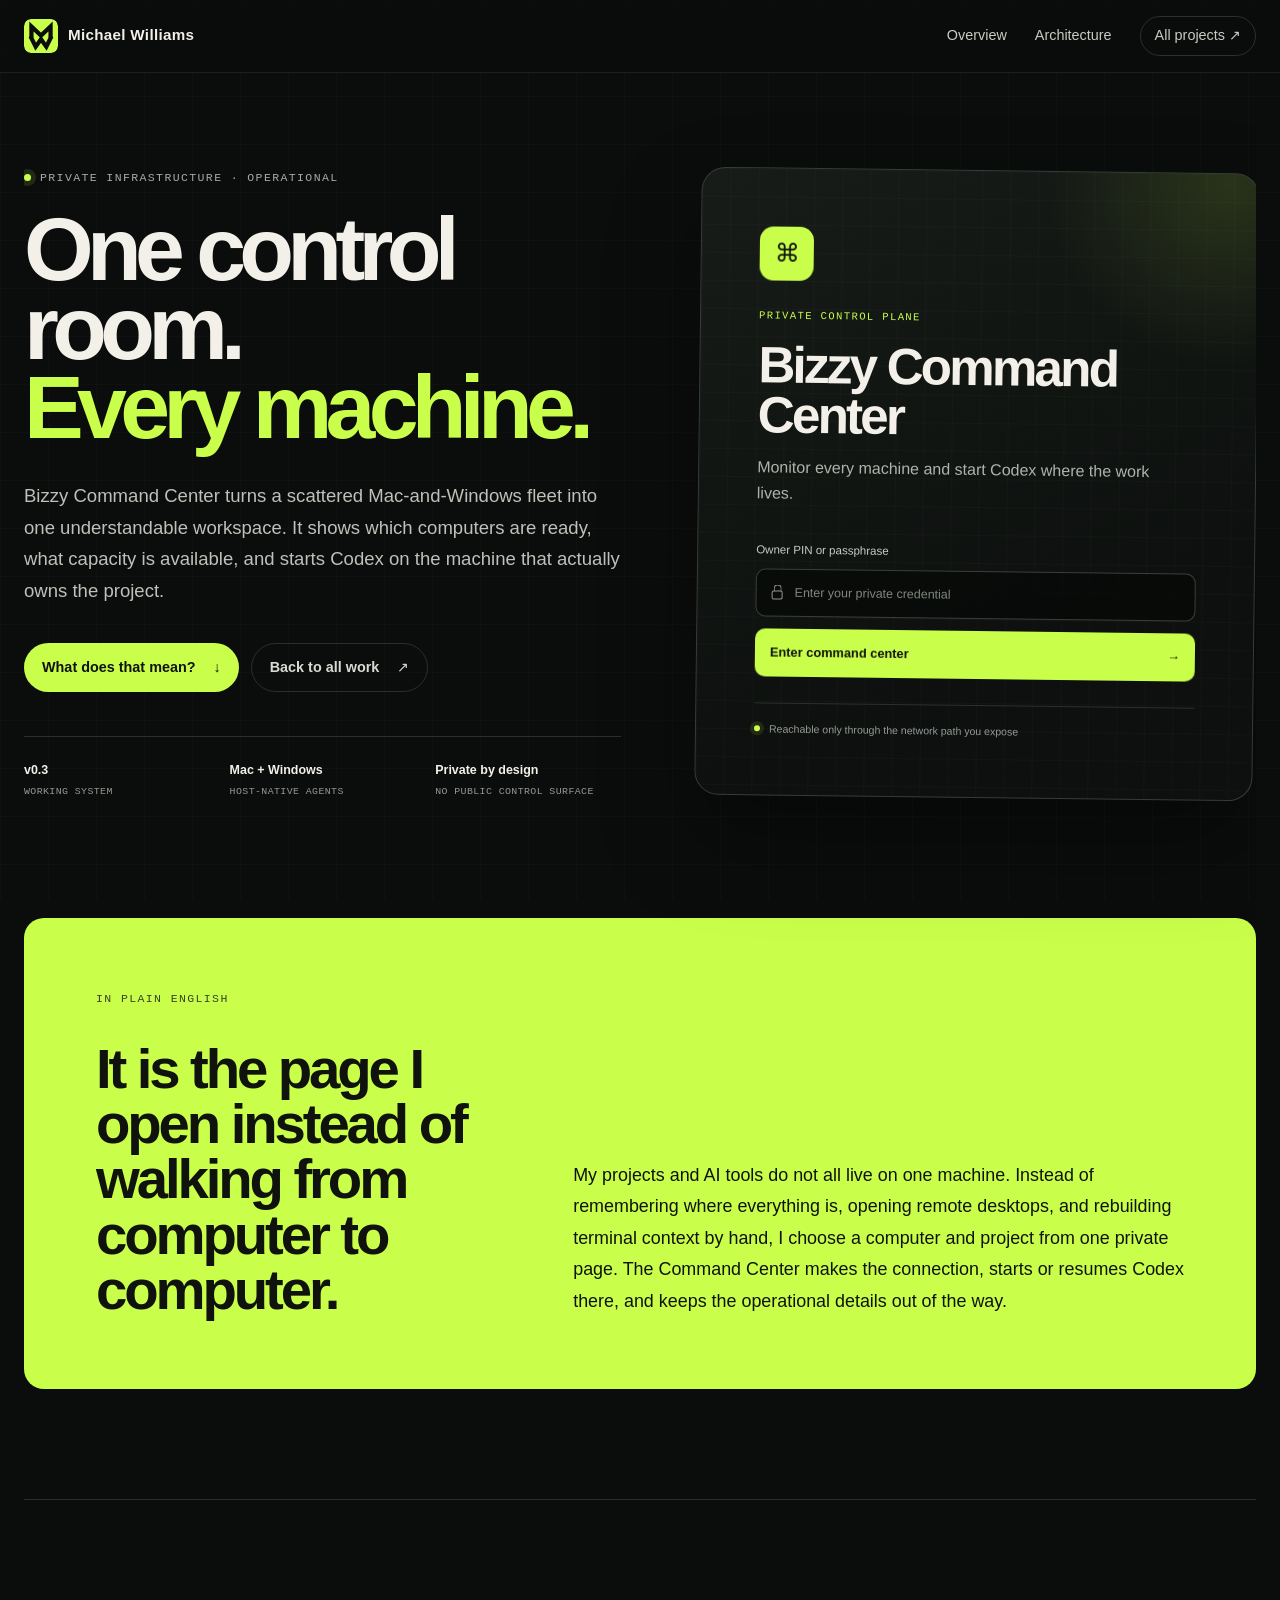
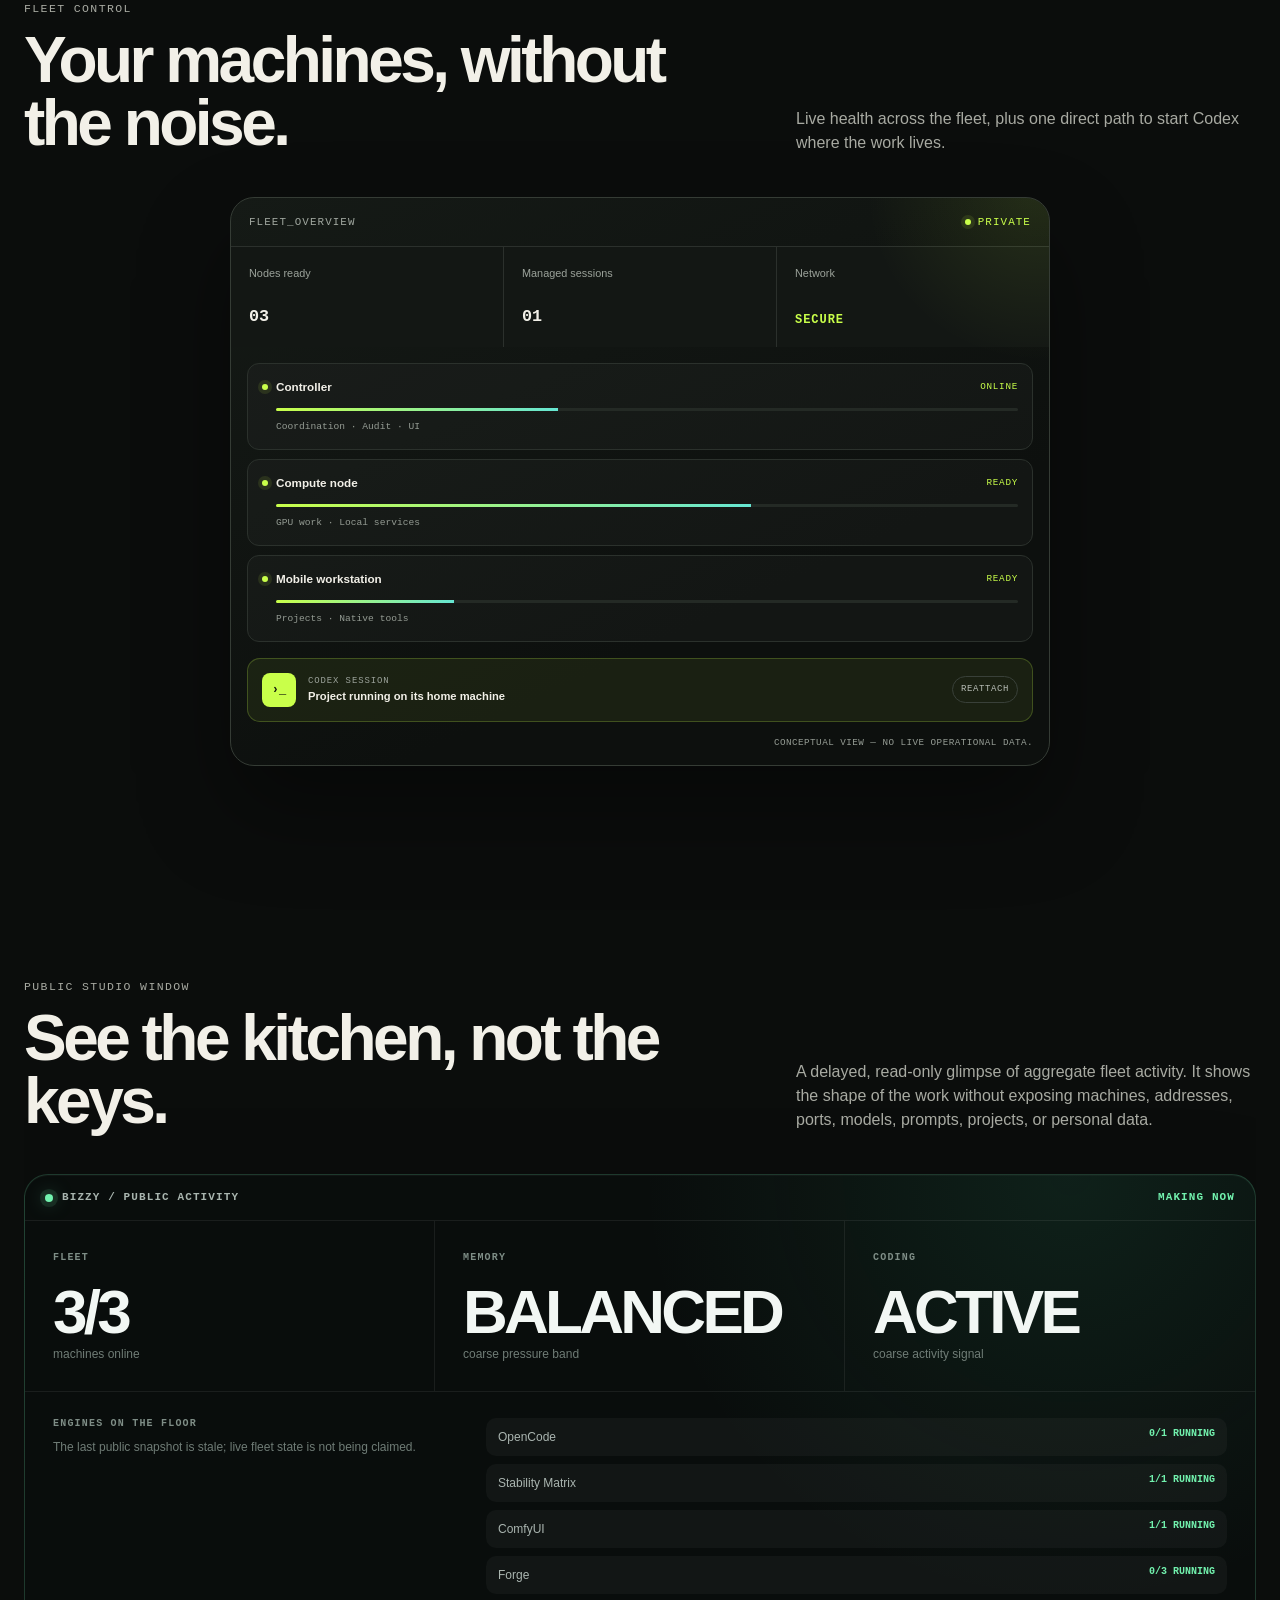
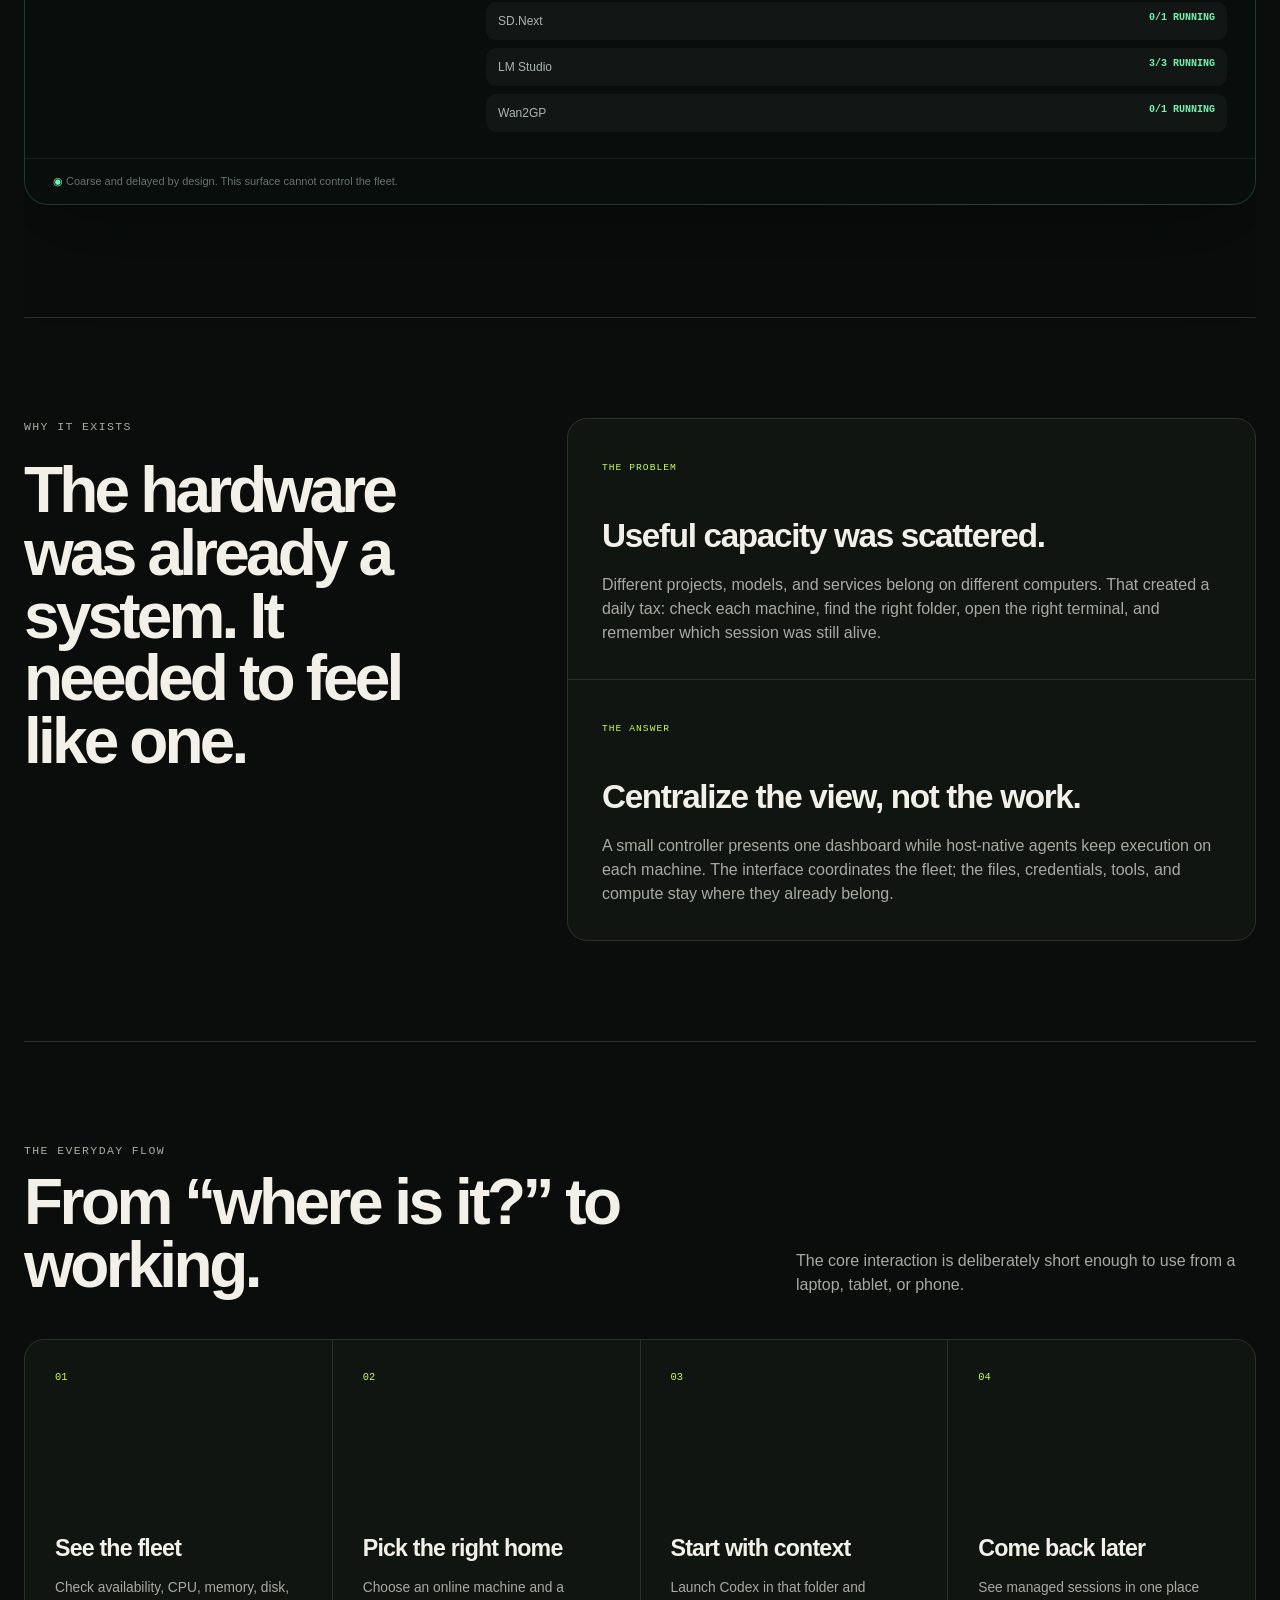
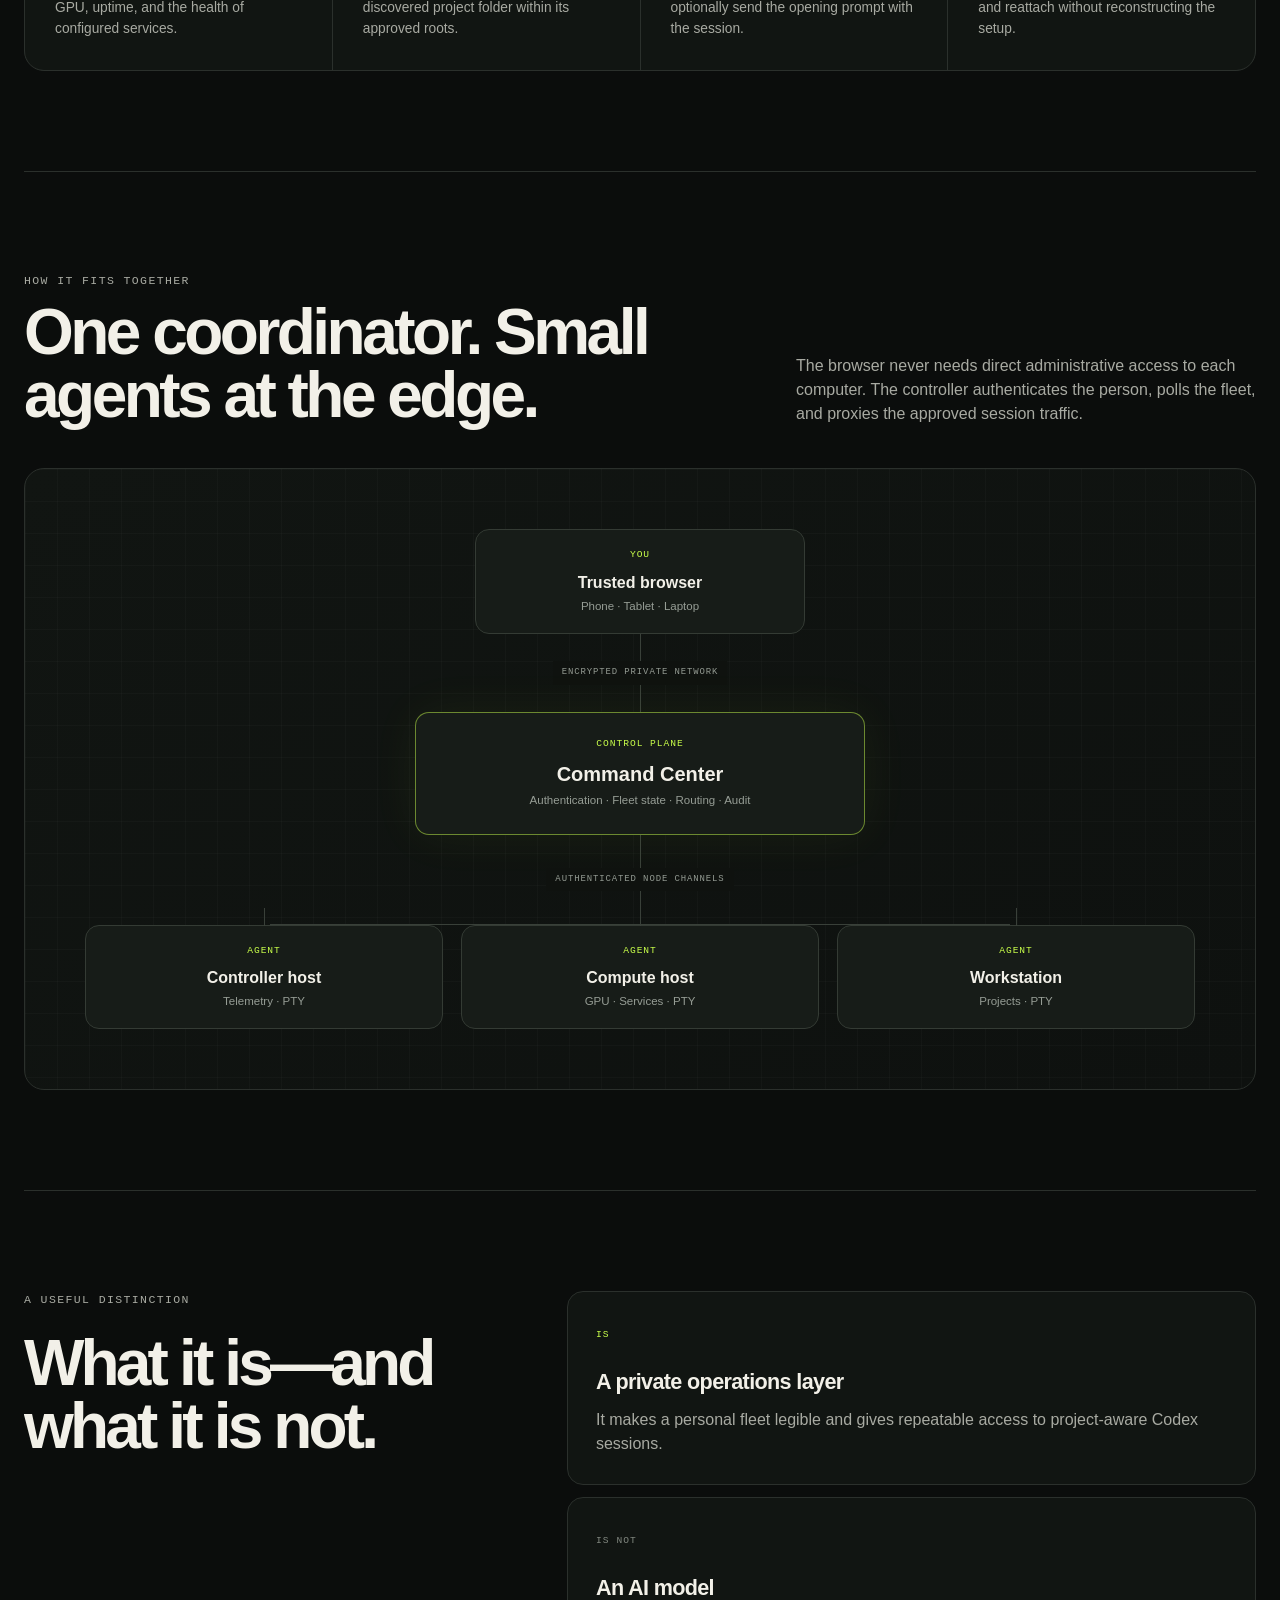
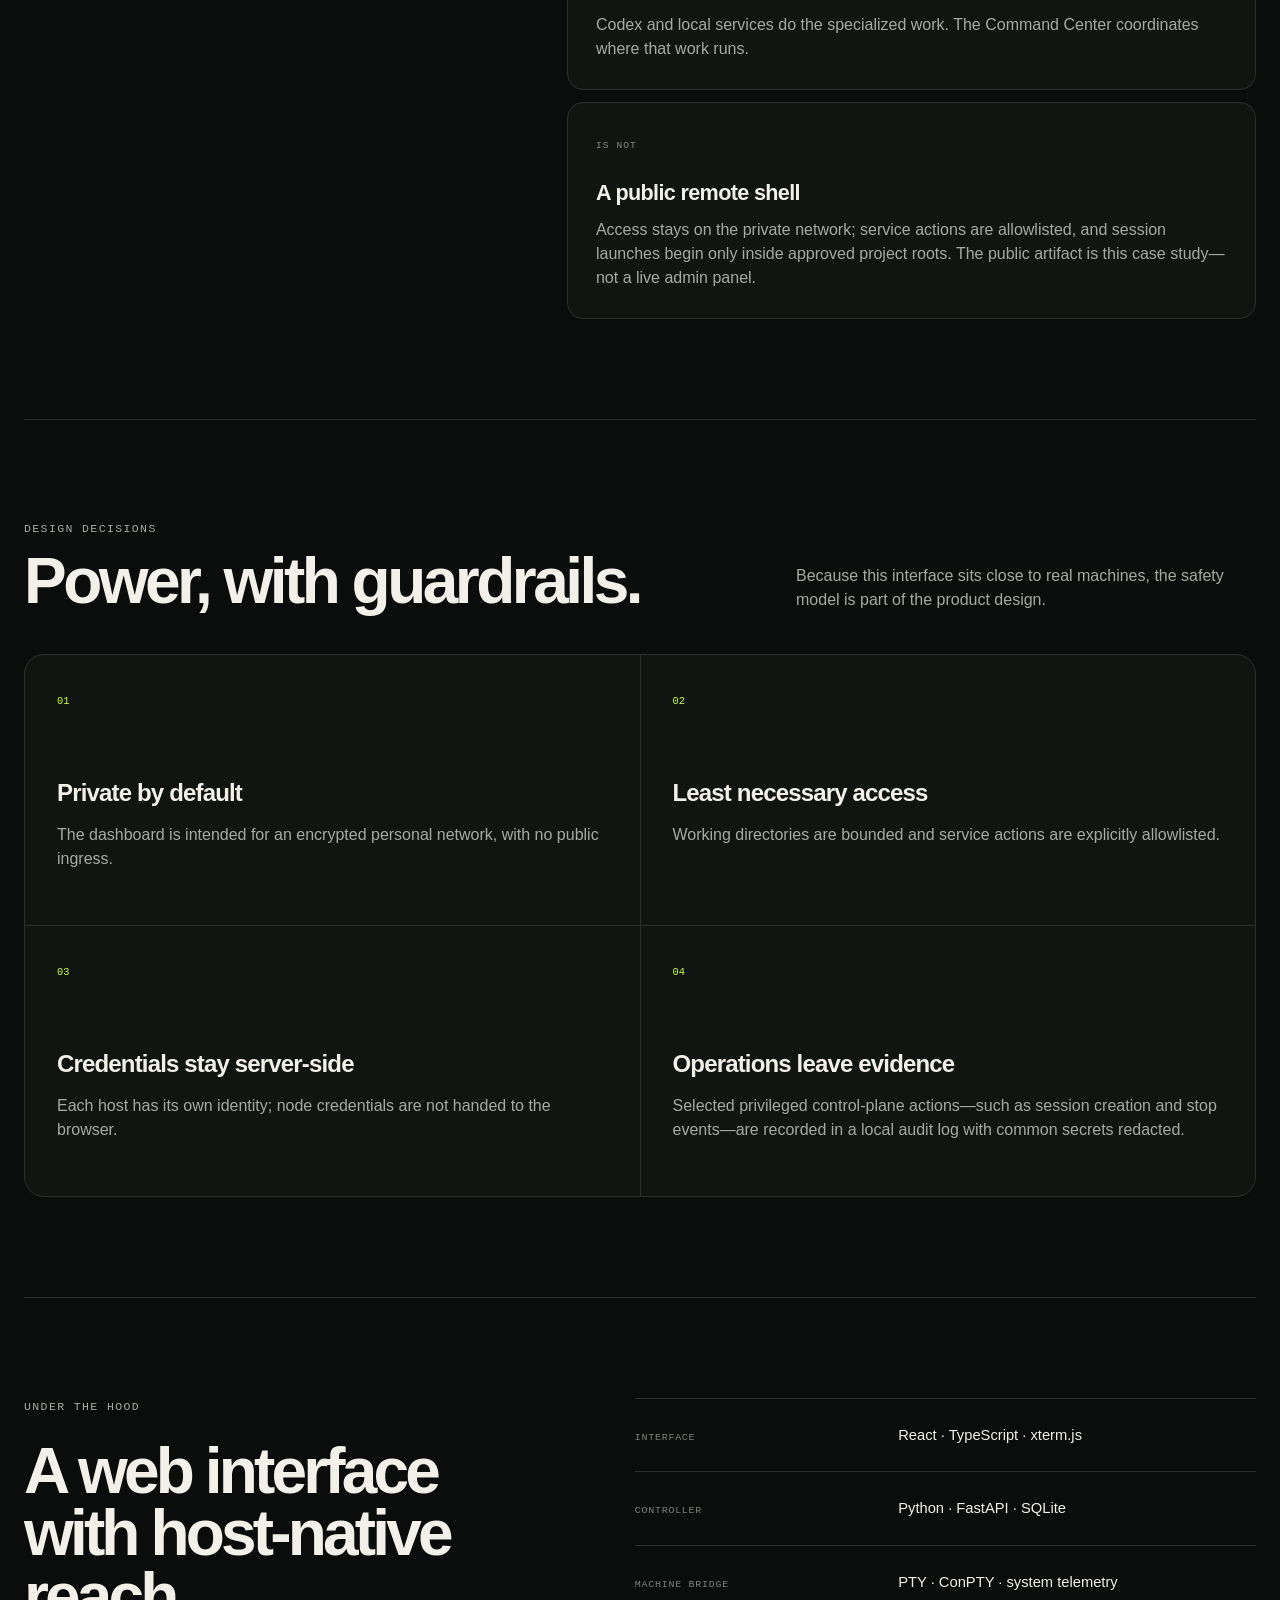
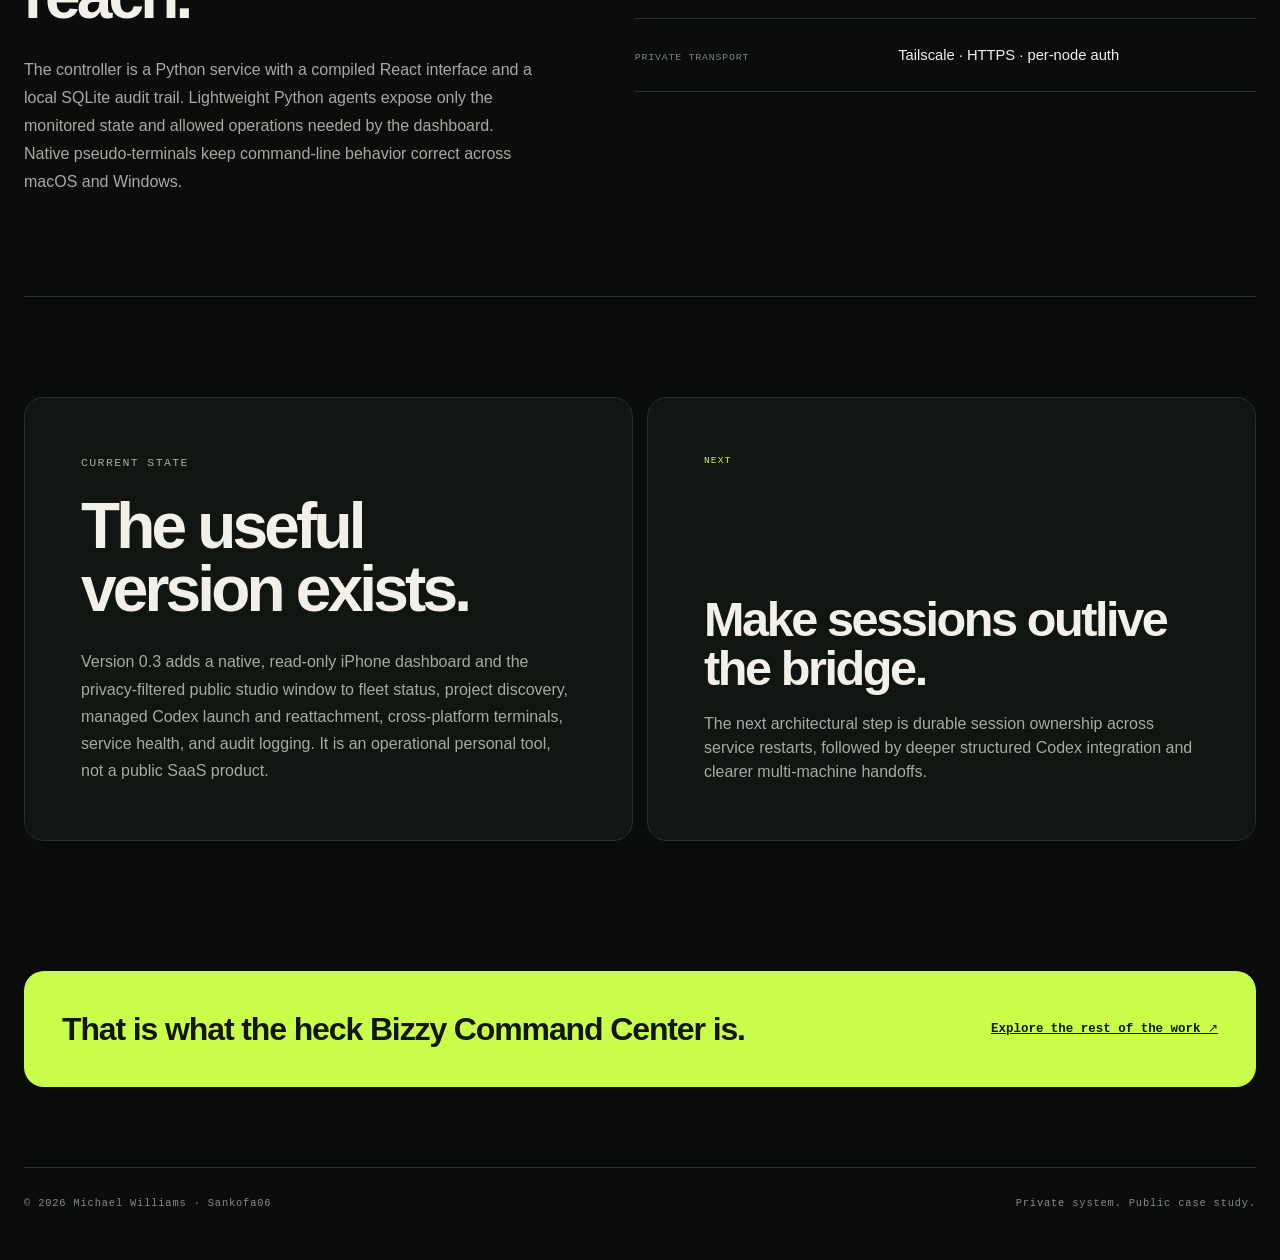
==== commit 575404d2: "Describe BCC owner access as a PIN or passphrase" ====
--- a/bizzy-command-center/index.html
+++ b/bizzy-command-center/index.html
@@ -61,8 +61,8 @@
           <h2 id="private-entry-title">Bizzy Command Center</h2>
           <p id="private-entry-description">Monitor every machine and start Codex where the work lives.</p>
           <div class="private-entry-field" aria-hidden="true">
-            <span>Owner password</span>
-            <div><i class="entry-lock"></i><span>Enter your dashboard password</span></div>
+            <span>Owner PIN or passphrase</span>
+            <div><i class="entry-lock"></i><span>Enter your private credential</span></div>
           </div>
           <div class="private-entry-button" aria-hidden="true"><span>Enter command center</span><span>→</span></div>
           <div class="private-entry-footer"><i aria-hidden="true"></i> Reachable only through the network path you expose</div>
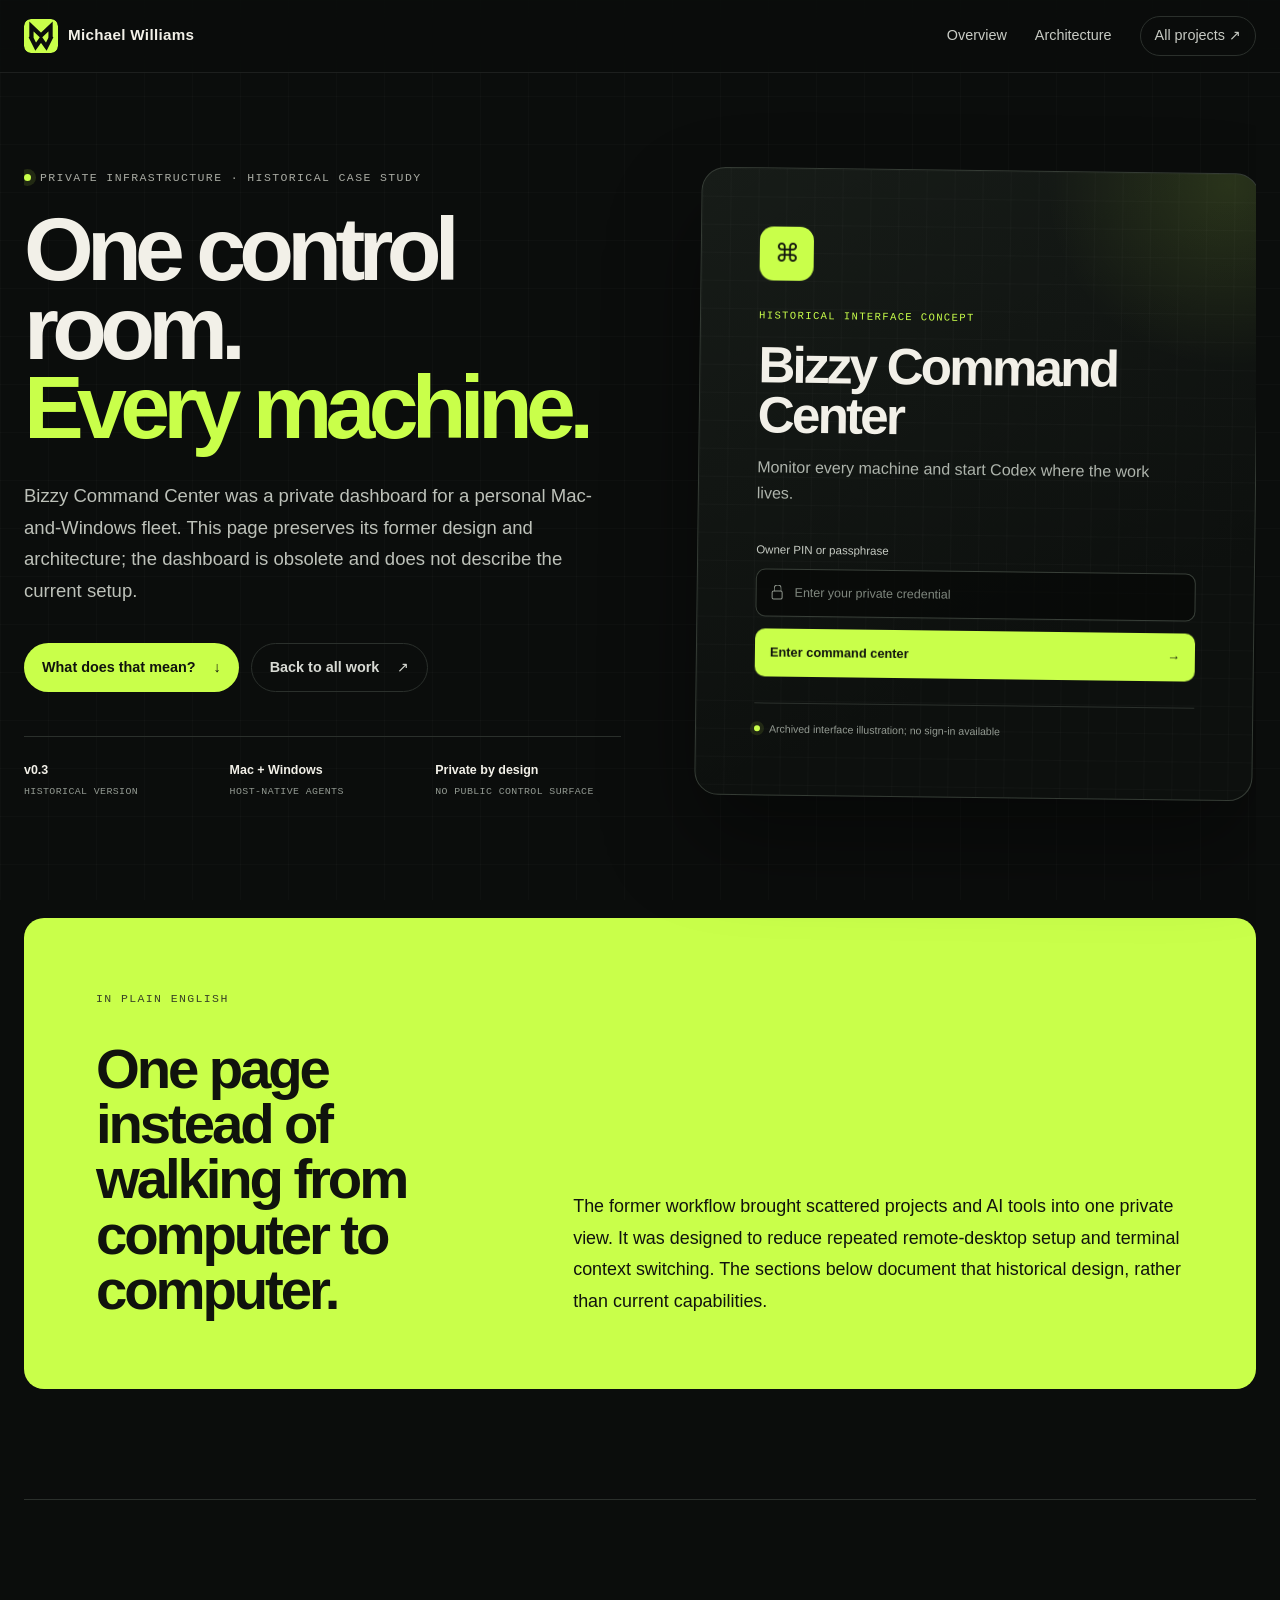
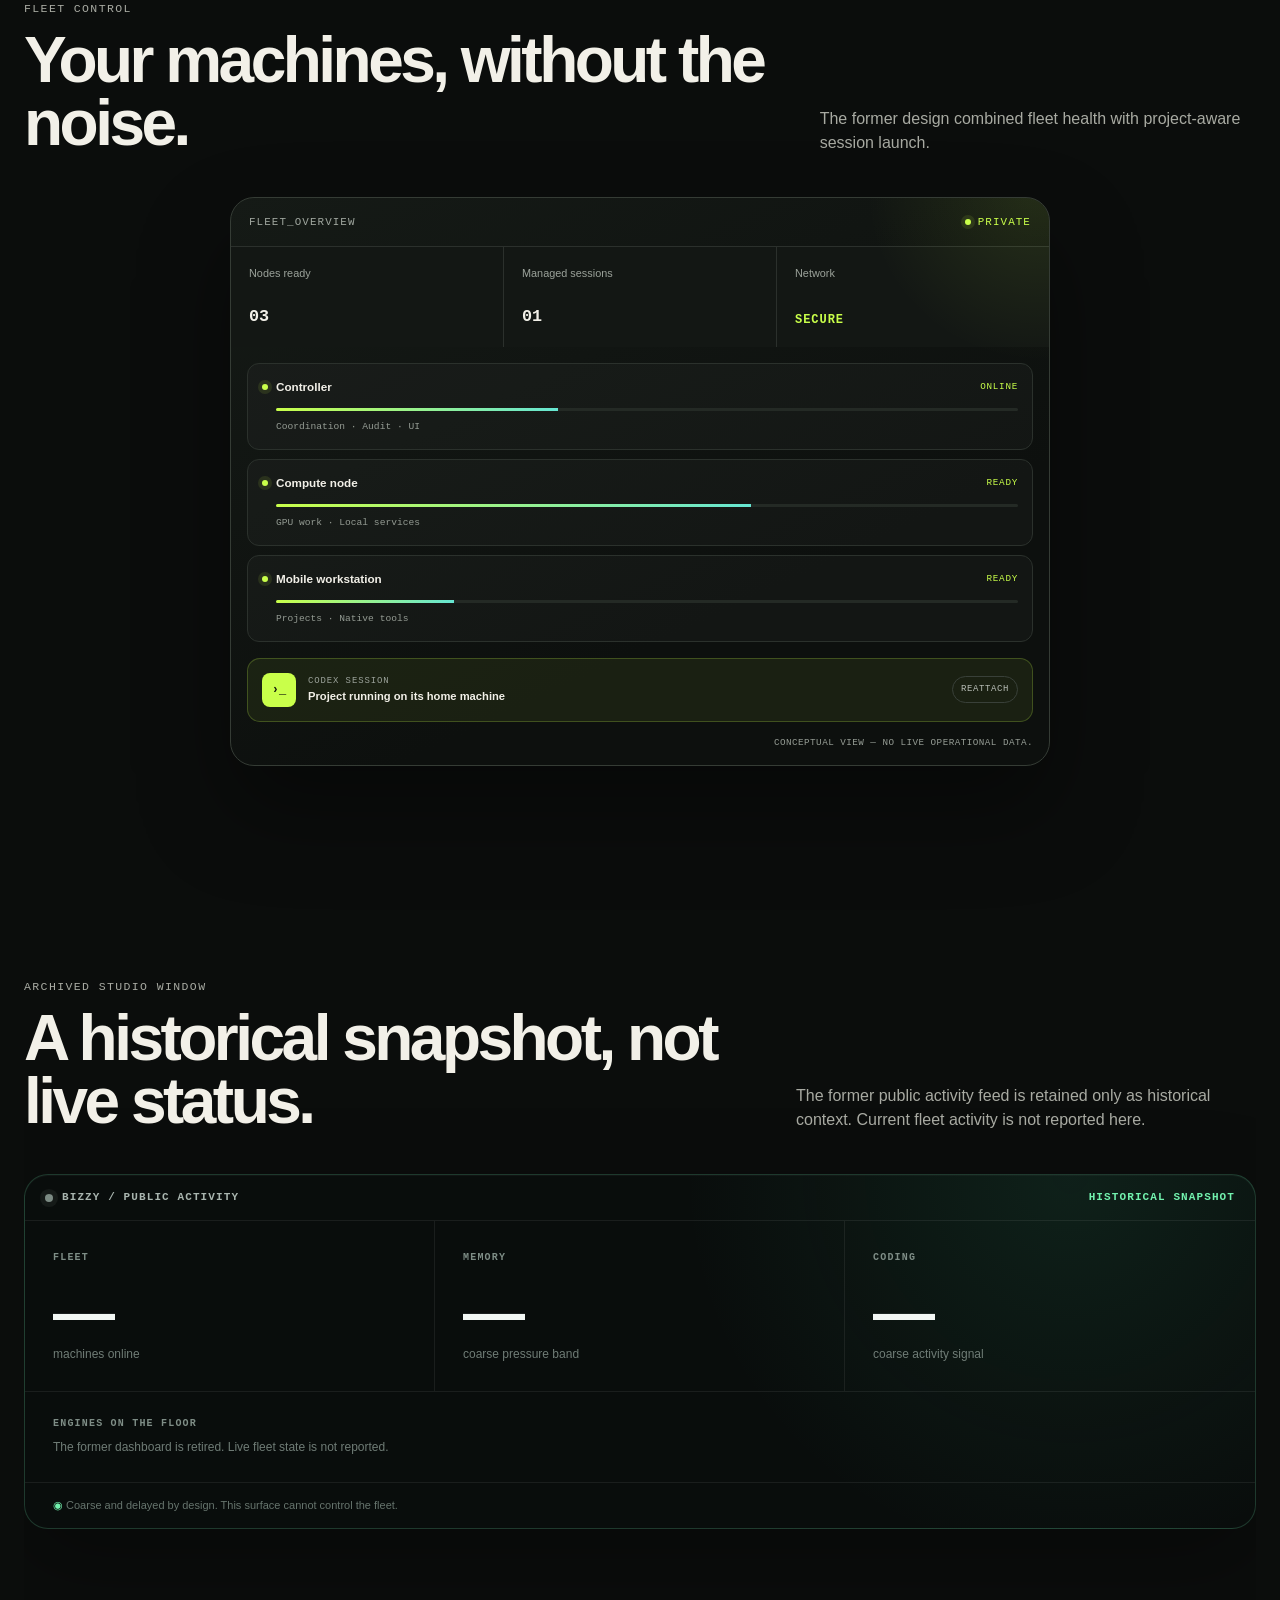
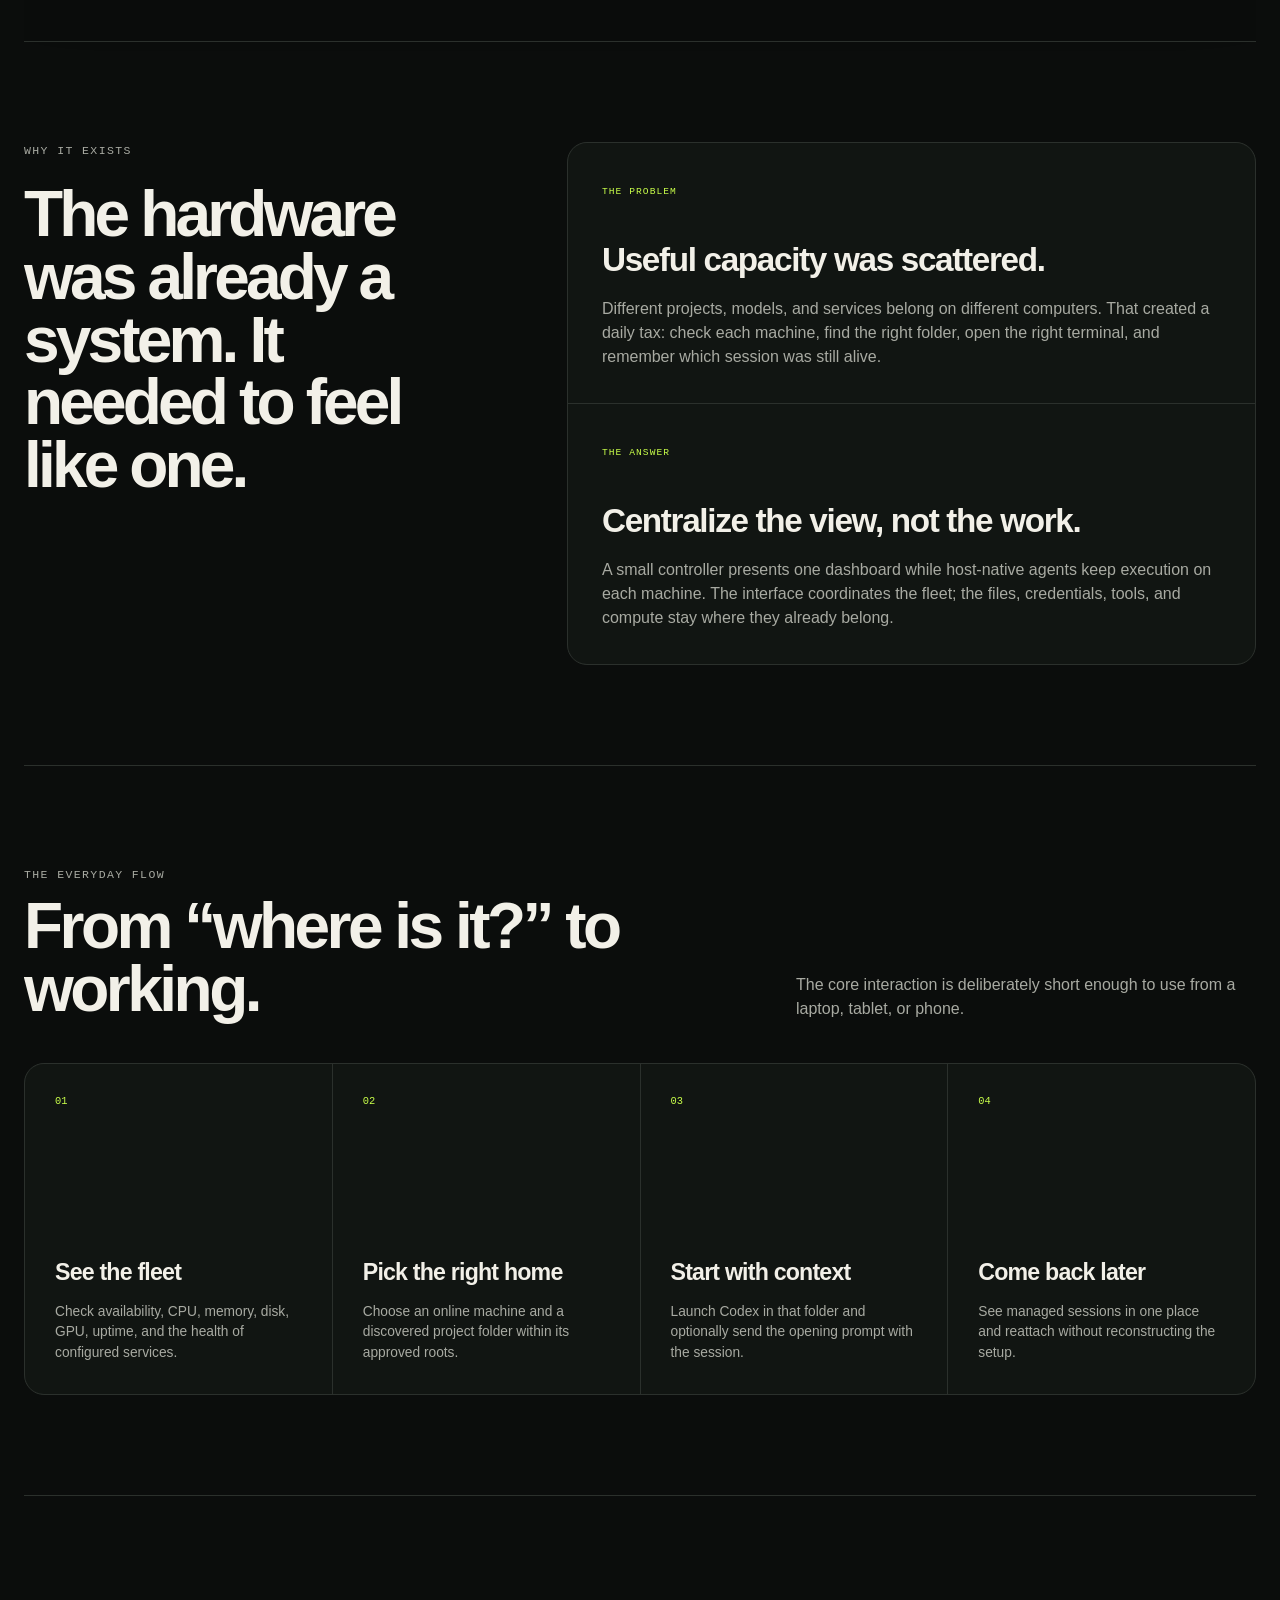
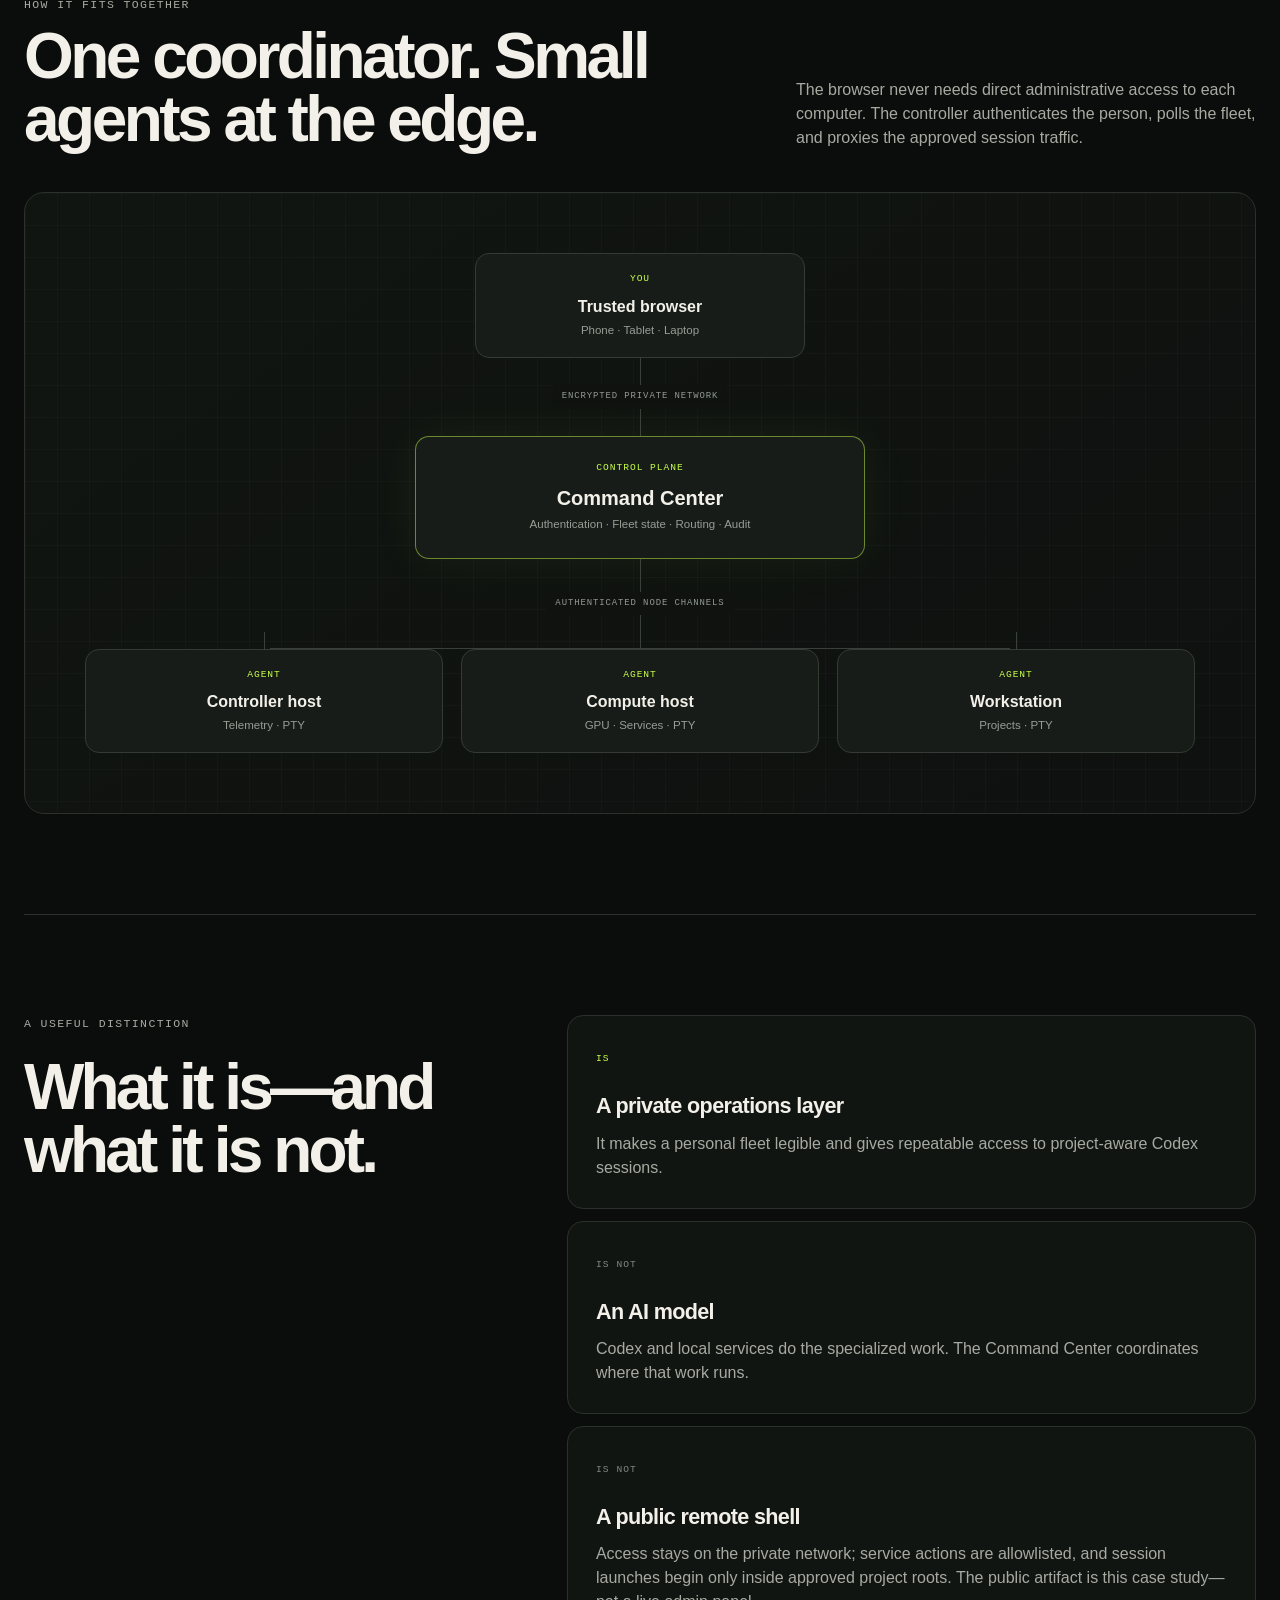
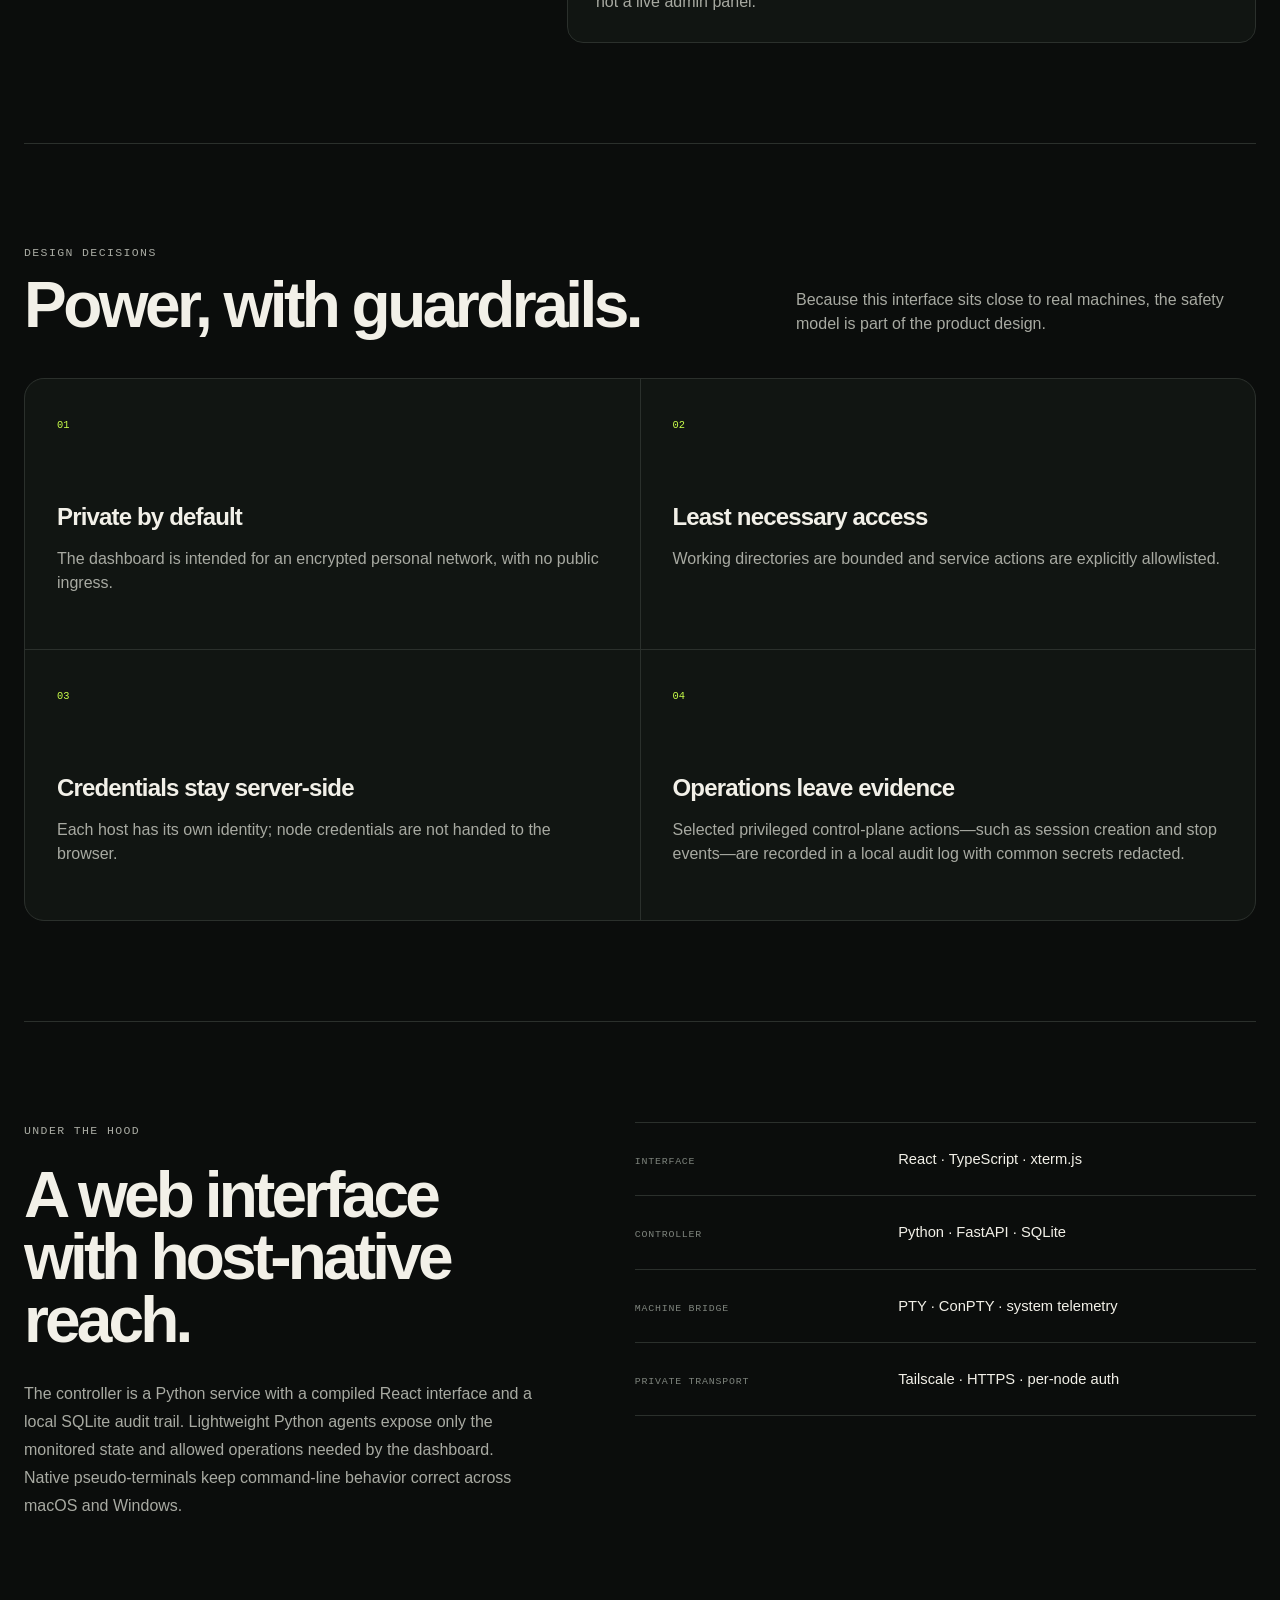
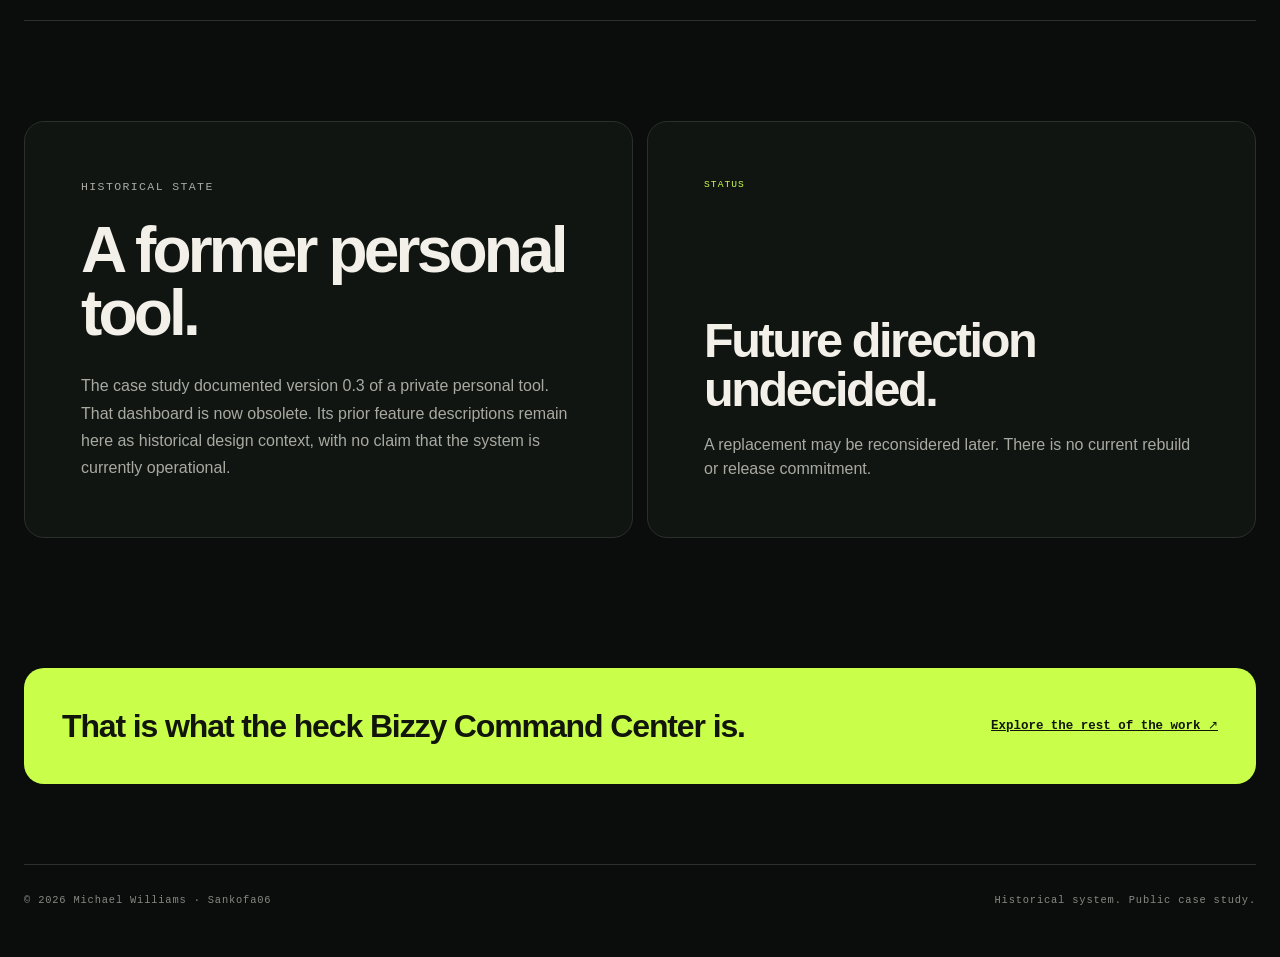
==== commit e9ece1dc: "Preserve curated portfolio and retire stale dashboard activity" ====
--- a/bizzy-command-center/index.html
+++ b/bizzy-command-center/index.html
@@ -3,18 +3,18 @@
   <head>
     <meta charset="utf-8">
     <meta name="viewport" content="width=device-width, initial-scale=1">
-    <meta name="description" content="Bizzy Command Center is Michael Williams’s private control room for monitoring a personal computing fleet and starting Codex where each project lives.">
+    <meta name="description" content="Historical case study of Michael Williams’s former private fleet dashboard. This is not a current operational system.">
     <meta name="author" content="Michael Williams">
     <meta name="theme-color" content="#0b0d0c">
-    <meta property="og:title" content="Bizzy Command Center — one control room for every machine">
-    <meta property="og:description" content="A private, cross-platform control plane for fleet health, project-aware Codex sessions, and local-first work.">
+    <meta property="og:title" content="Bizzy Command Center — historical case study">
+    <meta property="og:description" content="An archived cross-platform fleet dashboard case study, retained for design and architecture context.">
     <meta property="og:type" content="website">
     <meta property="og:url" content="https://sankofa06.github.io/bizzy-command-center/">
     <meta property="og:site_name" content="Michael Williams Portfolio">
     <meta property="og:image" content="https://sankofa06.github.io/assets/michael-williams-social-preview.png">
     <meta name="twitter:card" content="summary_large_image">
-    <meta name="twitter:title" content="Bizzy Command Center — one control room for every machine">
-    <meta name="twitter:description" content="A private, cross-platform control plane for fleet health, project-aware Codex sessions, and local-first work.">
+    <meta name="twitter:title" content="Bizzy Command Center — historical case study">
+    <meta name="twitter:description" content="An archived cross-platform fleet dashboard case study, retained for design and architecture context.">
     <meta name="twitter:image" content="https://sankofa06.github.io/assets/michael-williams-social-preview.png">
     <title>Bizzy Command Center — Michael Williams</title>
     <link rel="icon" href="../assets/mw-mark.svg" type="image/svg+xml">
@@ -41,15 +41,15 @@
     <main id="top" class="case-main">
       <section class="case-hero" aria-labelledby="case-title">
         <div class="case-hero-copy">
-          <p class="eyebrow"><span class="status-dot" aria-hidden="true"></span> Private infrastructure · Operational</p>
+          <p class="eyebrow"><span class="status-dot" aria-hidden="true"></span> Private infrastructure · Historical case study</p>
           <h1 id="case-title">One control room.<br><span>Every machine.</span></h1>
-          <p class="case-lede">Bizzy Command Center turns a scattered Mac-and-Windows fleet into one understandable workspace. It shows which computers are ready, what capacity is available, and starts Codex on the machine that actually owns the project.</p>
+          <p class="case-lede">Bizzy Command Center was a private dashboard for a personal Mac-and-Windows fleet. This page preserves its former design and architecture; the dashboard is obsolete and does not describe the current setup.</p>
           <div class="hero-actions">
             <a class="button primary" href="#story">What does that mean? <span aria-hidden="true">↓</span></a>
             <a class="button secondary" href="../#work">Back to all work <span aria-hidden="true">↗</span></a>
           </div>
           <ul class="case-facts" aria-label="Project facts">
-            <li><strong>v0.3</strong><span>working system</span></li>
+            <li><strong>v0.3</strong><span>historical version</span></li>
             <li><strong>Mac + Windows</strong><span>host-native agents</span></li>
             <li><strong>Private by design</strong><span>no public control surface</span></li>
           </ul>
@@ -57,7 +57,7 @@
 
         <aside class="private-entry" aria-labelledby="private-entry-title" aria-describedby="private-entry-description">
           <div class="private-entry-mark" aria-hidden="true">⌘</div>
-          <span class="private-entry-eyebrow">PRIVATE CONTROL PLANE</span>
+          <span class="private-entry-eyebrow">HISTORICAL INTERFACE CONCEPT</span>
           <h2 id="private-entry-title">Bizzy Command Center</h2>
           <p id="private-entry-description">Monitor every machine and start Codex where the work lives.</p>
           <div class="private-entry-field" aria-hidden="true">
@@ -65,20 +65,20 @@
             <div><i class="entry-lock"></i><span>Enter your private credential</span></div>
           </div>
           <div class="private-entry-button" aria-hidden="true"><span>Enter command center</span><span>→</span></div>
-          <div class="private-entry-footer"><i aria-hidden="true"></i> Reachable only through the network path you expose</div>
+          <div class="private-entry-footer"><i aria-hidden="true"></i> Archived interface illustration; no sign-in available</div>
         </aside>
       </section>
 
       <section class="plain-english" id="story" aria-labelledby="plain-title">
         <p class="eyebrow">In plain English</p>
-        <h2 id="plain-title">It is the page I open instead of walking from computer to computer.</h2>
-        <p>My projects and AI tools do not all live on one machine. Instead of remembering where everything is, opening remote desktops, and rebuilding terminal context by hand, I choose a computer and project from one private page. The Command Center makes the connection, starts or resumes Codex there, and keeps the operational details out of the way.</p>
+        <h2 id="plain-title">One page instead of walking from computer to computer.</h2>
+        <p>The former workflow brought scattered projects and AI tools into one private view. It was designed to reduce repeated remote-desktop setup and terminal context switching. The sections below document that historical design, rather than current capabilities.</p>
       </section>
 
       <section class="dashboard-preview-section" aria-labelledby="dashboard-preview-title">
         <div class="section-heading">
           <div><p class="eyebrow">Fleet control</p><h2 id="dashboard-preview-title">Your machines, without the noise.</h2></div>
-          <p>Live health across the fleet, plus one direct path to start Codex where the work lives.</p>
+          <p>The former design combined fleet health with project-aware session launch.</p>
         </div>
         <div class="fleet-board" role="img" aria-label="Conceptual private dashboard showing three ready computers and one managed Codex session; operational details are intentionally omitted">
           <div class="fleet-board-bar">
@@ -119,16 +119,16 @@
       <section class="activity-window-section" id="activity" aria-labelledby="activity-window-title">
         <div class="section-heading">
           <div>
-            <p class="eyebrow">Public studio window</p>
-            <h2 id="activity-window-title">See the kitchen, not the keys.</h2>
-          </div>
-          <p>A delayed, read-only glimpse of aggregate fleet activity. It shows the shape of the work without exposing machines, addresses, ports, models, prompts, projects, or personal data.</p>
-        </div>
-
-        <div class="activity-window" data-public-activity>
+            <p class="eyebrow">Archived studio window</p>
+            <h2 id="activity-window-title">A historical snapshot, not live status.</h2>
+          </div>
+          <p>The former public activity feed is retained only as historical context. Current fleet activity is not reported here.</p>
+        </div>
+
+        <div class="activity-window" data-public-activity data-archived="true" data-state="archived">
           <div class="activity-window__bar">
             <span><i data-activity-dot></i> BIZZY / PUBLIC ACTIVITY</span>
-            <strong data-activity-state>WINDOW PREPARING</strong>
+            <strong data-activity-state>HISTORICAL SNAPSHOT</strong>
           </div>
           <div class="activity-window__metrics">
             <article><span>Fleet</span><strong data-activity-fleet>—</strong><small>machines online</small></article>
@@ -138,10 +138,10 @@
           <div class="activity-window__engines">
             <div>
               <span>ENGINES ON THE FLOOR</span>
-              <small data-activity-freshness>The first privacy-filtered snapshot has not been published.</small>
+              <small data-activity-freshness>The former dashboard is retired. Live fleet state is not reported.</small>
             </div>
             <ul data-activity-engines>
-              <li><span>Private exporter</span><strong>NOT ENABLED</strong></li>
+              <li><span>Live reporting</span><strong>RETIRED</strong></li>
             </ul>
           </div>
           <p class="activity-window__privacy"><span aria-hidden="true">◉</span> Coarse and delayed by design. This surface cannot control the fleet.</p>
@@ -248,14 +248,14 @@
 
       <section class="status-section" aria-labelledby="status-title">
         <div>
-          <p class="eyebrow">Current state</p>
-          <h2 id="status-title">The useful version exists.</h2>
-          <p>Version 0.3 adds a native, read-only iPhone dashboard and the privacy-filtered public studio window to fleet status, project discovery, managed Codex launch and reattachment, cross-platform terminals, service health, and audit logging. It is an operational personal tool, not a public SaaS product.</p>
+          <p class="eyebrow">Historical state</p>
+          <h2 id="status-title">A former personal tool.</h2>
+          <p>The case study documented version 0.3 of a private personal tool. That dashboard is now obsolete. Its prior feature descriptions remain here as historical design context, with no claim that the system is currently operational.</p>
         </div>
         <div class="next-panel">
-          <span>NEXT</span>
-          <h3>Make sessions outlive the bridge.</h3>
-          <p>The next architectural step is durable session ownership across service restarts, followed by deeper structured Codex integration and clearer multi-machine handoffs.</p>
+          <span>STATUS</span>
+          <h3>Future direction undecided.</h3>
+          <p>A replacement may be reconsidered later. There is no current rebuild or release commitment.</p>
         </div>
       </section>
 
@@ -267,7 +267,7 @@
 
     <footer>
       <span>© <span data-year>2026</span> Michael Williams · Sankofa06</span>
-      <span>Private system. Public case study.</span>
+      <span>Historical system. Public case study.</span>
     </footer>
   </body>
 </html>
--- a/styles.css
+++ b/styles.css
@@ -84,6 +84,7 @@
 .project-card--discovered { border-style: dashed; }
 .glyph-discovered { color: #b8f5d5; background: linear-gradient(145deg, #13251f, #0d1513); }
 .project-card--wide { display: grid; grid-column: 1 / -1; grid-template-columns: 1.15fr .85fr; min-height: 520px; padding: 0; }
+.project-card--spotlight { grid-column: 1 / -1; min-height: 340px; }
 .project-card--reverse .project-visual { order: 2; }
 .project-body { align-self: center; padding: clamp(30px, 5vw, 70px); }
 .project-visual { min-height: 440px; overflow: hidden; position: relative; }
@@ -92,12 +93,27 @@
 .visual-lm img { filter: drop-shadow(0 34px 35px rgba(0,0,0,.38)); height: min(64%, 330px); object-fit: contain; width: auto; }
 .visual-copy { bottom: 28px; display: flex; gap: 8px; left: 28px; position: absolute; }
 .visual-copy span { background: rgba(4,10,9,.64); border: 1px solid rgba(255,255,255,.15); border-radius: 999px; color: #b7f9ef; font-family: ui-monospace, SFMono-Regular, Menlo, monospace; font-size: .58rem; letter-spacing: .12em; padding: 6px 9px; }
-.visual-aero { background: #0b1110; }
-.visual-aero img { object-fit: contain; object-position: center; }
+.visual-aero { align-items: center; background: radial-gradient(ellipse at 50% 45%, #17231f, #0b1110 72%); display: flex; justify-content: center; padding: 24px; }
+.fabricon-screen-pair { align-items: center; display: grid; gap: clamp(10px, 1.5vw, 20px); grid-template-columns: repeat(2, minmax(0, 1fr)); justify-items: center; max-width: 760px; width: calc(100% - 48px); }
+.fabricon-screen { display: grid; gap: 12px; justify-items: center; margin: 0; min-width: 0; }
+.fabricon-screen img { border: 1px solid rgba(255,255,255,.12); border-radius: 18px; box-shadow: 0 18px 34px rgba(0,0,0,.34); display: block; height: min(32vw, 380px); max-width: 100%; object-fit: contain; object-position: center; width: auto; }
+.fabricon-screen figcaption { color: #b9c4bd; font-family: ui-monospace, SFMono-Regular, Menlo, monospace; font-size: .62rem; letter-spacing: .14em; text-align: center; text-transform: uppercase; }
+.visual-republic { align-items: center; background: radial-gradient(circle at 50% 38%, #253943 0, #10191f 48%, #090e12 100%); display: flex; flex-direction: column; justify-content: center; }
+.visual-republic::before { background-image: linear-gradient(rgba(221,195,128,.08) 1px, transparent 1px), linear-gradient(90deg, rgba(221,195,128,.08) 1px, transparent 1px); background-size: 44px 44px; content: ""; inset: 0; mask-image: linear-gradient(to bottom, #000, transparent 85%); position: absolute; }
+.visual-republic::after { border: 1px solid rgba(221,195,128,.25); content: ""; inset: 28px; position: absolute; }
+.republic-seal { align-items: center; border: 1px solid #ddc380; color: #ddc380; display: flex; font-family: Georgia, serif; font-size: 2rem; height: 96px; justify-content: center; position: relative; width: 96px; z-index: 1; }
+.republic-seal::before, .republic-seal::after { background: #ddc380; content: ""; height: 1px; position: absolute; top: 50%; width: 68px; }
+.republic-seal::before { right: calc(100% + 18px); }
+.republic-seal::after { left: calc(100% + 18px); }
+.republic-motto { color: #f1ead9 !important; font-family: Georgia, serif; font-size: clamp(1.7rem, 3.2vw, 3rem); font-style: italic; line-height: 1.02; margin: 28px auto 0 !important; max-width: 380px; position: relative; text-align: center; z-index: 1; }
+.republic-ledger { bottom: 38px; display: grid; grid-template-columns: repeat(4, 1fr); left: 48px; position: absolute; right: 48px; z-index: 1; }
+.republic-ledger span { border-left: 1px solid rgba(221,195,128,.18); color: rgba(241,234,217,.52); font-family: ui-monospace, SFMono-Regular, Menlo, monospace; font-size: .52rem; letter-spacing: .1em; padding: 8px; text-align: center; }
+.republic-ledger span:last-child { border-right: 1px solid rgba(221,195,128,.18); }
 .project-meta { align-items: center; display: flex; justify-content: space-between; margin-bottom: 28px; }
 .project-number { color: #696f68; font-family: ui-monospace, SFMono-Regular, Menlo, monospace; font-size: .72rem; }
 .project-state { border-radius: 999px; font-family: ui-monospace, SFMono-Regular, Menlo, monospace; font-size: .58rem; letter-spacing: .09em; padding: 6px 9px; text-transform: uppercase; }
 .project-state.active { background: rgba(201,255,74,.12); color: var(--acid); }
+.project-state.review { background: rgba(255,199,86,.12); color: #ffc756; }
 .project-state.building { background: rgba(102,230,210,.12); color: var(--cyan); }
 .project-state.evolving { background: rgba(255,156,85,.12); color: var(--orange); }
 .project-state.prototype, .project-state.archive { background: #252a26; color: #a9ada7; }
@@ -129,11 +145,37 @@
 .glyph-song { background: #ffcfde; color: #391522; font-size: 2rem; }
 .glyph-fabricon { background: #cad5df; color: #17212b; font-family: ui-monospace, SFMono-Regular, Menlo, monospace; font-size: .9rem; }
 .glyph-harness { background: #b8e8ff; color: #0a1b25; font-family: ui-monospace, SFMono-Regular, Menlo, monospace; font-size: .8rem; }
+.glyph-agent { background: linear-gradient(145deg, var(--acid), var(--cyan)); color: #10140a; font-family: ui-monospace, SFMono-Regular, Menlo, monospace; font-size: .8rem; letter-spacing: -.04em; }
+.glyph-republic { background: #efe0b8; color: #271d0b; font-family: ui-serif, Georgia, serif; letter-spacing: .08em; }
 .glyph-command { background: var(--acid); box-shadow: 0 18px 45px rgba(201,255,74,.12); color: #10130d; font-family: ui-monospace, SFMono-Regular, Menlo, monospace; font-size: .78rem; letter-spacing: -.04em; }
 .project-card--compact { align-items: start; display: grid; gap: 35px; grid-template-columns: .8fr 1.2fr; min-height: 220px; }
 .project-card--compact .project-meta { gap: 14px; justify-content: start; margin-bottom: 22px; }
 .project-card--compact h3 { font-size: 1.5rem; }
 .filter-empty { color: var(--muted); text-align: center; }
+
+.project-grid--priority { margin-bottom: 24px; }
+.labs-archive { background: rgba(18,21,19,.72); border: 1px solid var(--line); border-radius: var(--radius); overflow: hidden; }
+.labs-archive summary { align-items: center; cursor: pointer; display: grid; gap: 22px; grid-template-columns: 1fr auto auto; list-style: none; padding: 24px 28px; }
+.labs-archive summary::-webkit-details-marker { display: none; }
+.labs-archive summary::after { color: var(--acid); content: "+"; font-family: ui-monospace, SFMono-Regular, Menlo, monospace; font-size: 1.5rem; line-height: 1; transition: transform .2s ease; }
+.labs-archive[open] summary::after { transform: rotate(45deg); }
+.labs-archive summary > span:first-child { display: flex; flex-direction: column; }
+.labs-archive summary strong { font-size: 1.05rem; }
+.labs-archive summary small { color: var(--muted); font-size: .78rem; font-weight: 400; margin-top: 3px; }
+.labs-count { color: var(--muted); font-family: ui-monospace, SFMono-Regular, Menlo, monospace; font-size: .7rem; letter-spacing: .06em; text-transform: uppercase; }
+.labs-count strong { color: var(--acid); font-size: inherit; }
+.labs-archive summary:focus-visible { outline: 2px solid var(--acid); outline-offset: -4px; }
+.labs-archive[open] summary { border-bottom: 1px solid var(--line); }
+.labs-intro { align-items: center; color: var(--muted); display: flex; font-size: .78rem; gap: 24px; justify-content: space-between; padding: 22px 28px; }
+.labs-intro p { margin: 0; max-width: 680px; }
+.labs-intro span { flex: 0 0 auto; font-family: ui-monospace, SFMono-Regular, Menlo, monospace; font-size: .65rem; }
+.labs-grid { display: grid; gap: 1px; grid-template-columns: repeat(2, minmax(0, 1fr)); background: var(--line); border-top: 1px solid var(--line); }
+.lab-card { border: 0; border-radius: 0; min-height: 220px; padding: 24px 28px; }
+.lab-card:hover { transform: none; }
+.lab-card .project-meta { margin-bottom: 30px; }
+.lab-card h3 { font-size: clamp(1.3rem, 2.2vw, 1.75rem); margin-bottom: 12px; }
+.lab-card p { font-size: .84rem; }
+.lab-card .project-actions { margin-top: 22px; }
 
 .lineage-grid { background: var(--line); border: 1px solid var(--line); border-radius: var(--radius); display: grid; gap: 1px; grid-template-columns: repeat(2, minmax(0, 1fr)); overflow: hidden; }
 .lineage-grid article { background: var(--panel); min-height: 260px; padding: 32px; }
@@ -185,8 +227,16 @@
   .project-card--wide { padding: 0; }
   .project-body { padding: 30px 24px 34px; }
   .project-visual { min-height: 280px; }
+  .visual-aero { padding: 18px 14px; }
+  .fabricon-screen-pair { gap: 8px; }
+  .fabricon-screen img { height: min(77vw, 380px); max-width: 100%; }
   .visual-lm img { height: 58%; }
   .project-card--compact { gap: 20px; grid-template-columns: 1fr; }
+  .labs-archive summary { gap: 12px; grid-template-columns: 1fr auto auto; padding: 20px; }
+  .labs-count { align-self: start; }
+  .labs-intro { align-items: start; flex-direction: column; padding: 20px; }
+  .labs-grid { grid-template-columns: 1fr; }
+  .lab-card { padding: 22px 20px; }
   .principle-grid { grid-template-columns: 1fr; }
   .lineage-grid { grid-template-columns: 1fr; }
   .principle-grid article { min-height: 230px; }
